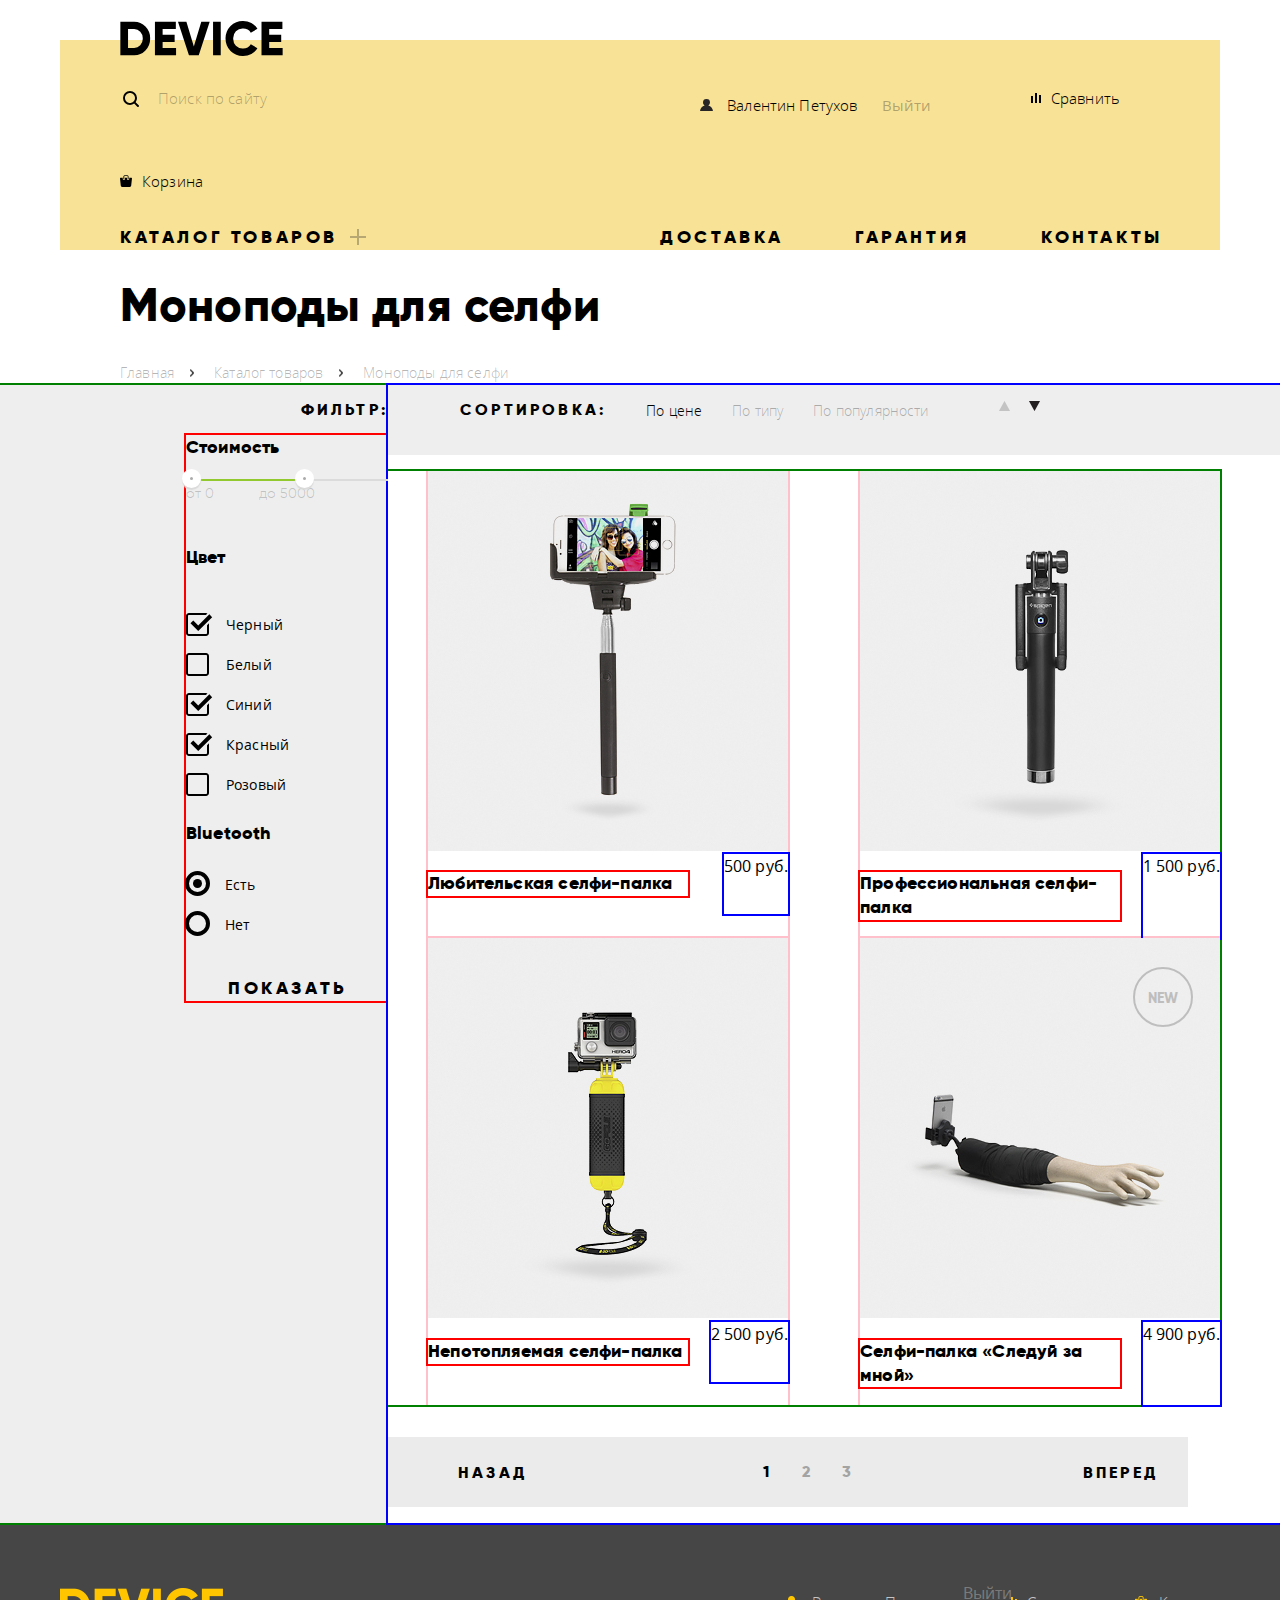
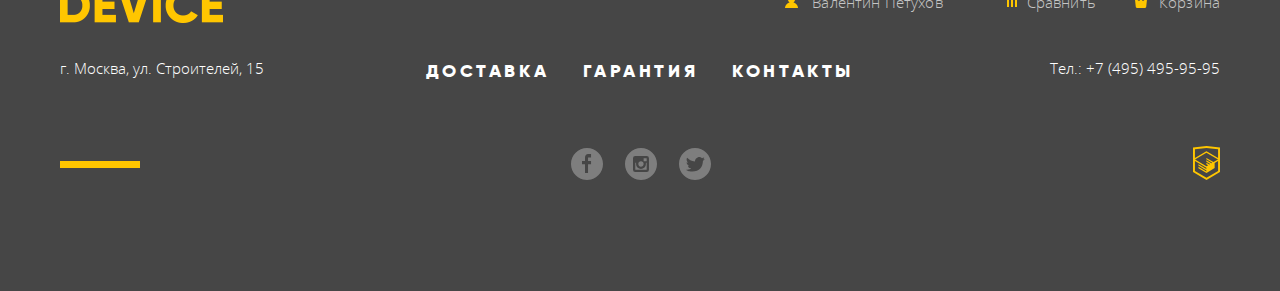
==== catalog.html @ 9637253f "Добавляет стили" ====
<!DOCTYPE html>
<html lang="ru">
    <head>
        <meta charset="utf-8">
        <title>HTML Academy: Девайс</title>
        <link rel="stylesheet" href="css/normalize.css">
        <link rel="stylesheet" href="css/style.css">
    </head>
    <body>
        <header class="header container">
            <a class="header-logo" href="index.html">
                <img src="img/logo.svg" width="163" height="35" alt="Логотип интернет-магазина Device">
            </a>
            <nav class="header-menu">
                <ul class="header-user-list">
                    <li class="header-user-item link-search">
                        <form class="header-search" action="https://echo.htmlacademy.ru" method="post">
                            <label class="header-search-label" for="search"><span class="visually-hidden">Поиск</span></label>
                            <input class="header-search-input" type="search" name="search" id="search" placeholder="Поиск по сайту">
                            <button class="header-search-btn" type="submit">Найти</button>
                        </form>
                    </li>
                    <li class="header-user-item link-user">
                        <a class="header-user-item-user" href="#">Валентин Петухов</a>
                        <button class="header-user-item-button" type="submit">Выйти</button>
                    </li>
                    <li class="header-user-item link-compare">
                        <a class="header-user-item-compare" href="#">Сравнить</a>
                    </li>
                    <li class="header-user-item link-cart">
                        <a class="header-user-item-cart" href="#">Корзина</a>
                    </li>
                </ul>

                <ul class="header-menu-list">
                    <li class="header-menu-item">
                        <a class="header-menu-catalog-link" href="#">Каталог товаров</a>
                        <ul class="header-submenu">
                            <li class="first-column">
                                <ul class="header-submenu-list">
                                    <li class="header-submenu-item">
                                        <a href="#">Виртуальная реальность</a>
                                    </li>
                                    <li class="header-submenu-item">
                                        <a href="catalog.html">Моноподы для селфи</a>
                                    </li>
                                    <li class="header-submenu-item">
                                        <a href="#">Экшн-камеры</a>
                                    </li>
                                </ul>
                            </li>
                            <li class="second-column">
                                <ul class="header-submenu-list">
                                    <li class="header-submenu-item">
                                        <a href="#">Фитнес-браслеты</a>
                                    </li>
                                    <li class="header-submenu-item">
                                        <a href="#">Умные часы</a>
                                    </li>
                                </ul>
                            </li>
                            <li class="third-column">
                                <ul class="header-submenu-list">
                                    <li class="header-submenu-item">
                                        <a href="#">Квадрокоптеры</a>
                                    </li>
                                </ul>
                            </li>
                        </ul>
                    </li>
                    <li class="header-menu-item">
                        <a class="header-menu-delivery-link" href="#">Доставка</a>
                    </li>
                    <li class="header-menu-item">
                        <a class="header-menu-warranty-link" href="#">Гарантия</a>
                    </li>
                    <li class="header-menu-item header-menu-contacts">
                        <a class="header-menu-contacts-link" href="#">Контакты</a>
                    </li>
                </ul>
            </nav>
        </header>

        <main>
            <div class="catalog-headline container">
                <h1 class="headline">Моноподы для селфи</h1>
                <ul class="breadcrumbs-list">
                    <li class="breadcrumbs-item">
                        <a href="index.html">Главная</a>
                    </li>
                    <li class="breadcrumbs-item">
                        <a href="#">Каталог товаров</a>
                    </li>
                    <li class="breadcrumbs-item">
                        <a>Моноподы для селфи</a>
                    </li>
                </ul>
            </div>
            <div class="catalog-main-wrapper">
                <section class="filter-flex">
                    <h2 class="filter-sort filter-sign">Фильтр:</h2>
                    <form class="filter-form" action="https://echo.htmlacademy.ru" method="post">
                        <fieldset class="filter-form-fieldset filter-item-price">
                            <legend>Стоимость</legend>
                            <div class="filter-range">
                                <div class="filter-range-controls">
                                    <div class="filter-range-scale">
                                        <div class="filter-range-bar"></div>
                                    </div>
                                <div class="filter-range-toggle filter-range-toggle-min"></div>
                                <div class="filter-range-toggle filter-range-toggle-max"></div>
                                </div>
                                <div class="filter-range-price">
                                    <label class="filter-range-label filter-range-label-min">от
                                        <input class="filter-range-input" type="text" name="min-price" value="0">
                                    </label>
                                    <label class="filter-range-label filter-range-label-max">до
                                        <input class="filter-range-input" type="text" name="max-price" value="5000">
                                    </label>
                                </div>
                            </div>
                        </fieldset>
                        <fieldset class="filter-form-fieldset">
                            <legend class="filter-form-legend">Цвет</legend>
                                <ul class="filter-form-checkbox-list">
                                    <li class="filter-form-checkbox-item">
                                        <input class="filter-form-checkbox visually-hidden" type="checkbox" name="color" id="black" value="black" checked>
                                        <label class="filter-form-label" for="black">Черный</label>
                                    </li>
                                    <li class="filter-form-checkbox-item">
                                        <input class="filter-form-checkbox visually-hidden" type="checkbox" name="color" id="white" value="white">
                                        <label class="filter-form-label" for="white">Белый</label>
                                    </li>
                                    <li class="filter-form-checkbox-item">
                                        <input class="filter-form-checkbox visually-hidden" type="checkbox" name="color" id="blue" value="blue" checked>
                                        <label class="filter-form-label" for="blue">Синий</label>
                                    </li>
                                    <li class="filter-form-checkbox-item">
                                        <input class="filter-form-checkbox visually-hidden" type="checkbox" name="color" id="red" value="red" checked>
                                        <label class="filter-form-label" for="red">Красный</label>
                                    </li>
                                    <li class="filter-form-checkbox-item">
                                        <input class="filter-form-checkbox visually-hidden" type="checkbox" name="color" id="pink" value="pink">
                                        <label class="filter-form-label" for="pink">Розовый</label>
                                    </li>
                                </ul>
                        </fieldset>
                        <fieldset class="filter-form-fieldset">
                            <legend class="filter-form-legend">Bluetooth</legend>
                                <ul class="filter-form-radio-list">
                                    <li class="filter-form-radio-item">
                                        <input class="filter-form-radio visually-hidden" type="radio" name="bluetooth" id="yes" value="yes" checked>
                                        <label class="filter-form-radio-label" for="yes">Есть</label>
                                    </li>
                                    <li class="filter-form-radio-item">
                                        <input class="filter-form-radio visually-hidden" type="radio" name="bluetooth" id="no" value="no">
                                        <label class="filter-form-radio-label" for="no">Нет</label>
                                    </li>
                                </ul>
                        </fieldset>
                        <button class="btn" type="submit">Показать</button>
                    </form>
                </section>
                <section class="catalog-flex">
                    <div class="sort-header">
                        <h2 class="filter-sort sort-sign">Сортировка:</h2>
                        <ul class="sort-type-list">
                            <li class="sort-type-item">
                                <a class="sort-type-link--active" href="#">По цене</a>
                            </li>
                            <li class="sort-type-item">
                                <a class="sort-type-link" href="#">По типу</a>
                            </li>
                            <li class="sort-type-item">
                                <a class="sort-type-link" href="#">По популярности</a>
                            </li>
                        </ul>
                    
                        <ul class="sort-direction-list">
                            <li class="sort-direction-item">
                                <a class="sort-direction-link--active" href="#">
                                    <span class="visually-hidden">По возрастанию</span>
                                </a>
                            </li>
                            <li class="sort-direction-item">
                                <a class="sort-direction-link" href="#">
                                    <span class="visually-hidden">По убыванию</span>
                                </a>
                            </li>
                        </ul>
                    </div>
                    <div class= catalog-wrapper>
                        <h2 class="visually-hidden">Товары магазина</h2>
                        <ul class="catalog-list">
                            <li class="catalog-item">
                                <article class="catalog-item-desc">
                                    <img src="img/amateur-selfie-stick.jpg" width="360" height="380" alt="Любительская селфи-палка">
                                    <div class="catalog-item-info">
                                        <a href="#"><h3 class="catalog-item-desc-title">Любительская селфи-палка</h3></a>
                                        <span class="catalog-item-desc-price">500 руб.</span>
                                    </div>
                                    <div class="catalog-item-hover">
                                        <a class="btn" href="#">В корзину</a>
                                        <a class="catalog-item-add" href="#">Добавить к сравнению</a>
                                    </div>
                                </article>
                            </li>
                            <li class="catalog-item">
                                <article class="catalog-item-desc">
                                    <img src="img/professional-selfie-stick.jpg" width="360" height="380" alt="Профессиональная селфи-палка">
                                    <div class="catalog-item-info">
                                        <a href="#"><h3 class="catalog-item-desc-title">Профессиональная селфи-палка</h3></a>
                                        <span class="catalog-item-desc-price">1 500 руб.</span>
                                    </div>
                                    <div class="catalog-item-hover">
                                        <a class="btn" href="#">В корзину</a>
                                        <a class="catalog-item-add" href="#">Добавить к сравнению</a>
                                    </div>
                                </article>
                            </li>
                            <li class="catalog-item">
                                <article class="catalog-item-desc">
                                    <img src="img/unsinkable-selfie-stick.jpg" width="360" height="380" alt="Непотопляемая селфи-палка">
                                    <div class="catalog-item-info">
                                        <a href="#"><h3 class="catalog-item-desc-title">Непотопляемая селфи-палка</h3></a>
                                        <span class="catalog-item-desc-price">2 500 руб.</span>
                                    </div>
                                    <div class="catalog-item-hover">
                                        <a class="btn" href="#">В корзину</a>
                                        <a class="catalog-item-add" href="#">Добавить к сравнению</a>
                                    </div>
                                </article>
                            </li>
                            <li class="catalog-item">
                                <article class="catalog-item-desc">
                                    <img src="img/followme-selfie-stick.jpg" width="360" height="380" alt="Селфи-палка &laquo;Следуй за мной&raquo;">
                                    <span class="catalog-item-new">NEW</span>
                                    <div class="catalog-item-info">
                                        <a href="#"><h3 class="catalog-item-desc-title">Селфи-палка &laquo;Следуй за мной&raquo;</h3></a>
                                        <span class="catalog-item-desc-price">4 900 руб.</span>
                                    </div>
                                    <div class="catalog-item-hover">
                                        <a class="btn" href="#">В корзину</a>
                                        <a class="catalog-item-add" href="#">Добавить к сравнению</a>
                                    </div>
                                </article>
                            </li>
                        </ul>
                    </div>

                    <ul class="pagination-list">
                        <li>
                          <a class="pagination-list-control pagination-list-control-prev" href="#">Назад</a>
                        </li>
                        <li class="pagination__list-wrap">
                          <ul class="pagination-page-list">
                            <li class="pagination-page-item  pagination-page-item-active">
                              <a href="#">1</a>
                            </li>
                            <li class="pagination-page-item">
                              <a href="#">2</a>
                            </li>
                            <li class="pagination-page-item">
                              <a href="#">3</a>
                            </li>
                          </ul>
                        </li>
                        <li>
                          <a class="pagination-list-control pagination-control-next" href="#">Вперед</a>
                        </li>
                      </ul>
                    </section>
            </div>
        </main>
        
        <footer class="footer">
            <div class="footer-center container">
                <div class="footer-first-line">
                    <a class="footer-logo" href="index.html">
                        <img src="img/logo-yellow.png" width="163" height="35" alt="Логотип интернет-магазина Device">
                    </a>
                    <ul class="footer-user-list">
                        <li class="footer-user-item">
                            <a class="footer-user-item-user" href="#">Валентин Петухов</a>
                        </li>
                        <li class="footer-user-item">
                            <button class="footer-user-item-button" type="submit">Выйти</button>
                        </li>
                        <li class="footer-user-item">
                            <a class="footer-user-item-compare footer-compare" href="#">Сравнить</a>
                        </li>
                        <li class="footer-user-item">
                            <a class="footer-user-item-cart" href="#">Корзина</a>
                        </li>
                    </ul>
                </div>
                <div class="footer-second-line">
                    <p class="footer-address">г. Москва, ул. Строителей, 15</p>
                    <ul class="footer-services-list footer-services-link">
                        <li class="footer-services-item">
                            <a href="#">Доставка</a>
                        </li>
                        <li class="footer-services-item footer-services-link">
                            <a href="#">Гарантия</a>
                        </li>
                        <li class="footer-services-item">
                            <a href="#">Контакты</a>
                        </li>
                    </ul>
                    <a class="footer-phone" href="tel:+74954959595">Тел.: +7 (495) 495-95-95</a>
                </div>
                <div class="footer-third-line">
                    <ul class="footer-socials-list">
                        <li class="footer-socials-item">
                            <a class="footer-socials-item-fb" href="#" aria-label="Facebook"></a>
                        </li>
                        <li class="footer-socials-item">
                            <a class="footer-socials-item-insta" href="#" aria-label="Instagram"></a>
                        </li>
                        <li class="footer-socials-item">
                            <a class="footer-socials-item-twitter" href="#" aria-label="Twitter"></a>
                        </li>
                    </ul>
                    <a class="footer-academy-logo" href="https://htmlacademy.ru/intensive/htmlcss" aria-label="Ссылка на сайт HTML Academy"></a>
                </div>
            </div>
        </footer>
    </body>
</html>
---- css/style.css ----
@font-face {
  font-family: "Gilroy";
  font-weight: 800;
  font-style: normal;
  src: url("../fonts/gilroyextrabold.woff2") format("woff2"),
       url("../fonts/gilroyextrabold.woff") format("woff");
}

@font-face {
  font-family: "Gilroy";
  font-weight: 300;
  font-style: normal;
  src: url("../fonts/gilroylight.woff2") format("woff2"),
       url("../fonts/gilroylight.woff") format("woff");
}

@font-face {
  font-family: "OpenSans";
  font-weight: 400;
  font-style: normal;
  src: url("../fonts/opensans.woff2") format("woff2"),
       url("../fonts/opensans.woff") format("woff");
}

@font-face {
  font-family: "OpenSans";
  font-weight: 300;
  font-style: normal;
  src: url("../fonts/opensanslight.woff2") format("woff2"),
       url("../fonts/opensanslight.woff") format("woff");
}

body {
  margin: 0;
  padding: 0;

  font-family: "OpenSans", "Arial", sans-serif;
  font-weight: 400;
  font-size: 16px;
  letter-spacing: 0.15px;

  background-color: white;
}

a {
  text-decoration: none;
  color: rgba(0, 0, 0, 1);
}

img {
  max-width: 100%;
  height: auto;
}

.visually-hidden {
  position: absolute;

  width: 1px;
  height: 1px;
  margin: -1px;
  padding: 0;

  border: 0;
  clip: rect(0 0 0 0);
  overflow: hidden;
}

.container {
  width: 1160px;
  margin: 0 auto;
}

.btn {
  position: relative;

  display: inline-block;

  text-align: center;
  vertical-align: center;

  font-family: "Gilroy", "Arial", sans-serif;
  font-weight: 800;
  font-size: 18px;
  line-height: 24px;
  text-transform: uppercase;
  letter-spacing: 3.6px;

  color: #000000;
}

.btn::before {
  content: "";
  position: absolute;
  left: 0px;
  top: 50%;
  transform: translateY(-50%);

  width: 100%;
  height: 8px;

  background-color: #f0c52e;
  z-index: -2;
}

.btn:hover::before {
  top: 10px;
  height: 40px;

  transition: all 0.3s linear;
}

.btn:active {
  color: rgba(0, 0, 0, 0.3);
}

.header {
  position: relative;

  width: 1040px;
  min-height: 186px;
  margin-top: 40px;
  padding: 0 60px 0 60px;

  color: #000000;
  background-color: #f7e296;
}

.header-logo {
  position: absolute;
  top: -19px;
  left: 60px;
}

.header-logo:hover {
  opacity: 0.6;
}

.header-logo:active {
  opacity: 0.3;
}

.header-user-list {
  display: flex;
  flex-wrap: wrap;
  justify-content: space-between;

  margin: 0;
  padding: 0;
}

.header-user-item {
  margin-top: 33px;

  font-family: "OpenSans", "Arial", sans-serif;
  font-size: 15px;
  font-weight: 300;
  line-height: 2;
  letter-spacing: 0.15px;
  color: #000000;

  list-style: none;
}

.header-search {
  display: flex;
  flex-wrap: wrap;
  align-items: flex-end;

  width: 540px;
}

.header-search-input {
  position: relative;

  width: 317px;
  height: 50px;
  margin-left: 38px;
  padding: 0;

  text-align: left;
  font-size: 15px;
  font-weight: 300;
  line-height: 30px;
  letter-spacing: 0.15px;

  border: none;
  color: #000000;
  outline: none;
  background-color: transparent;

  cursor: pointer;
}

.header-search-label {
  position: absolute;
  left: 63px;
  top: 51px;

  width: 18px;
  height: 18px;

  background-image: url("../img/search.svg");
  background-repeat: no-repeat;

  cursor: pointer;
}

.header-search-input::placeholder {
  color: rgba(0, 0, 0, 0.3);
  font-size: 15px;
  font-weight: 300;
  line-height: 30px;
  letter-spacing: 0.15px;
}

.header-search-input::-webkit-input-placeholder {
  color: rgba(0, 0, 0, 0.3);
  font-size: 15px;
  font-weight: 300;
  line-height: 30px;
}

.header-search-input::-moz-placeholder {
  color: rgba(0, 0, 0, 0.3);
  font-size: 15px;
  font-weight: 300;
  line-height: 30px;
}

.header-search-input:-moz-placeholder {
  color: rgba(0, 0, 0, 0.3);
  font-size: 15px;
  font-weight: 300;
  line-height: 30px;
}

.header-search-input:-ms-input-placeholder {
  color: rgba(0, 0, 0, 0.3);
  font-size: 15px;
  font-weight: 300;
  line-height: 30px;
}

.header-search-input:hover::placeholder {
  color: rgba(0, 0, 0, 0.6);
  font-size: 15px;
  font-weight: 300;
  line-height: 30px;
}

.header-search-input:hover::-webkit-input-placeholder {
  color: rgba(0, 0, 0, 0.6);
  font-size: 15px;
  font-weight: 300;
  line-height: 30px;
}

.header-search-input:hover::-moz-placeholder {
  color: rgba(0, 0, 0, 0.6);
  font-size: 15px;
  font-weight: 300;
  line-height: 30px;
}

.header-search-input:hover:-moz-placeholder {
  color: rgba(0, 0, 0, 0.6);
  font-size: 15px;
  font-weight: 300;
  line-height: 30px;
}

.header-search-input:hover:-ms-input-placeholder {
  color: rgba(0, 0, 0, 0.6);
  font-size: 15px;
  font-weight: 300;
  line-height: 30px;
}

.header-search-input:focus {
  color: rgba(0, 0, 0, 1);
}

.header-search-input:focus::placeholder {
  font-size: 0px;
}

.header-search-input:focus::-webkit-input-placeholder {
  font-size: 0px;
}

.header-search-input:focus::-moz-placeholder {
  font-size: 0px;
}

.header-search-input:hover:-moz-placeholder {
  font-size: 0px;
}

.header-search-input:hover:-ms-input-placeholder {
  font-size: 0px;
}

.header-search-label::before {
  content: "";
  position: absolute;
  top: 30px;
  left: 0px;

  display: none;
  width: 352px;
  height: 2px;

  background-color: #000000;
}

.header-search-input:focus ~ .header-search-label::before {
  display: block;
}

.header-search-btn {
  display: none;
  width: 85px;
  min-height: 49px;

  color: #000000;
  background-color: transparent;
  font-size: 15px;
  font-weight: 300;
  line-height: 2;
  letter-spacing: 0.15px;

  border: 2px solid #000000;
  cursor: pointer;
}

.header-search-input:focus ~ .header-search-btn {
  display: block;

  color: rgba(0, 0, 0, 1);
  background-color: transparent;
}

.header-search-input:focus ~ .header-search-btn:hover {
  display: block;

  color: rgba(255, 255, 255, 1);
  background-color: black;
}

.header-search-input ~ .header-search-btn:active {
  display: block;

  color: rgba(255, 255, 255, 0.3);
  background-color: #000000;
}

.link-enter {
  margin-top: 43px;
}

.header-user-item-enter {
  position: relative;

  padding-left: 27px;
  margin-right: 217px;
}

.header-user-item-enter::before {
  content: "";
  position: absolute;
  left: 0px;
  top: 50%;
  transform: translateY(-50%);

  width: 13px;
  height: 12px;

  background-image: url("../img/enter.svg");
  background-repeat: no-repeat;

  cursor: pointer;
}

.link-compare {
  margin-top: 43px;
}

.header-user-item-compare {
  position: relative;

  padding-left: 20px;
  margin-right: 40px;
}

.header-user-item-compare::before {
  content: "";
  position: absolute;
  left: 0px;
  top: 50%;
  transform: translateY(-50%);

  width: 10px;
  height: 10px;

  background-image: url("../img/compare.svg");
  background-repeat: no-repeat;

  cursor: pointer;
}

.link-cart {
  margin-top: 43px;
}

.header-user-item-cart {
  position: relative;
  padding-left: 22px;
}

.header-user-item-cart::before {
  content: "";
  position: absolute;
  left: 0px;
  top: 50%;
  transform: translateY(-50%);

  width: 12px;
  height: 12px;

  background-image: url("../img/cart.svg");
  background-repeat: no-repeat;

  cursor: pointer;
}

.header-user-list a{
  opacity: 1;
}

.header-user-list a:hover {
  opacity: 0.6;
}

.header-user-list a:active {
  opacity: 0.3;
}

.header-menu-list {
  display: flex;
  flex-wrap: wrap;
  justify-content: space-between;

  margin: 0;
  padding: 0;
  margin-top: 30px;

  font-family: "Gilroy", "Arial", sans-serif;
  font-weight: 800;
  font-size: 18px;
  line-height: 1.33;
  letter-spacing: 3.6px;
  text-transform: uppercase;
  color: #000000;

  list-style: none;
}

.header-menu-catalog {
  width: 540px;
}

.header-menu-delivery {
  width: 159px;
}

.header-menu-warranty {
  width: 222px;
}

.header-menu-contacts {
  width: 119px;
}

.header-menu-catalog-link {
  position: relative;

  margin: 0;
  padding: 0;

  padding-right: 28px;
  margin-right: 223px;
}

.header-menu-catalog-link::after {
  content: "";
  position: absolute;
  right: 0;
  top: 50%;
  transform: translateY(-50%);

  width: 16px;
  height: 16px;

  background-image: url("../img/plus.svg");
  background-repeat: no-repeat;
  opacity: 0.3;

  cursor: pointer;
}

.header-submenu {
  display: none;
}

.header-submenu::before {
  content: "";
  position: absolute;
  left: 60px;
  top: -35px;

  width: 250px;
  height: 40px;
}

.header-menu-catalog-link:hover ~ .header-submenu {
  position: absolute;
  left: 0px;

  display: flex;

  width: 1120px;
  min-height: 136px;
  margin-top: 27px;

  background-color: #f7e296;
  list-style: none;
  z-index: 5;
}

.header-submenu:hover {
  position: absolute;
  left: 0px;

  display: flex;

  width: 1120px;
  min-height: 136px;
  margin-top: 27px;

  background-color: #f7e296;
  list-style: none;
  z-index: 5;
}

.header-submenu-list {
  display: flex;
  flex-direction: column;
  flex-wrap: wrap;

  width: 200px;
  margin: 0px;
  padding: 0;

  font-family: "OpenSans", "Arial", sans-serif;
  font-size: 15px;
  font-weight: 300;
  letter-spacing: 0.15px;
  color: #000000;
  text-transform: none;

  list-style: none;
}

.first-column {
  width: 240px;
  margin-left: 20px;
}

.header-submenu-item {
  padding-bottom: 12px;
}

.header-menu-item a:hover,
.header-submenu-item a:hover {
  color: rgba(0, 0, 0, 0.6);
}

.header-menu-item a:active,
.header-submenu-item a:active {
  color: rgba(0, 0, 0, 0.3);
}

.slider {
  min-height: 500px;
}

.slider-list {
  position: relative;

  min-height: 505px;
  margin: 0;
  padding: 0;

  list-style: none;
}

.slider-item {
  display: none;
}

.slider-item::before {
  content: "";
  position: absolute;

  width: 100%;
  min-height: 113px;

  background-color: #f7e296;
  z-index: -5;
}

.promo-slider-left,
.promo-slider-right {
  width: 560px;
}

.promo-slider-left {
  display: flex;
  justify-content: center;
  align-items: center;

  margin-right: 40px;
}

.promo-slider-1 img {
  margin-top: 2px;
  margin-left: 4px;
}

.promo-slider-2 img {
  margin-top: 14px;
  margin-left: 17px;
}

.promo-slider-3 img {
  margin-top: -10px;
  margin-left: 28px;
}

.promo-slider-right {
  position: relative;
}

.slider-item-number {
  font-family: "Gilroy", "Arial", sans-serif;
  font-size: 179px;
  font-weight: 800;
  line-height: 179px;
  letter-spacing: 1.79;

  color: #ffffff;
}

.promo-slider-1 .slider-item-number {
  position: absolute;
  top: -13px;
  left: 330px;
}

.promo-slider-2 .slider-item-number {
  position: absolute;
  top: -13px;
  left: 305px;
}

.promo-slider-3 .slider-item-number {
  position: absolute;
  top: -13px;
  left: 302px;
}

.slider-item-promo {
  position: relative;
  margin: 0;
  margin-top: 2px;
  padding-top: 80px;
  padding-bottom: 0px;

  font-family: "Gilroy", "Arial", sans-serif;
  font-size: 47px;
  line-height: 1.19;
  letter-spacing: 0.47px;
  font-weight: 800;
}

.slider-item-promo::before {
  content:"";
  position: absolute;
  top: 37px;
  left: 0px;

  width: 100px;
  height: 7px;

  background-color: #ffffff;
}

.slider-item-desc {
  width: 485px;
  margin-top: 20px;

  font-family: "OpenSans", "Arial", sans-serif;
  font-weight: 300;
  font-size: 15px;
  line-height: 30px;
  color: #464646;
}

.promo-slider-2 .slider-item-desc,
.promo-slider-3 .slider-item-desc {
  width: 460px;
}

.promo-btn {
  width: 220px;
  margin-top: 35px;
}

.slider-item-table {
  margin: 0;
  padding: 0;
  margin-left: -2px;
  margin-top: 57px;
}

.slider-item-table-value td {
  width: 155px;
  padding-bottom: 3px;

  text-align: left;
  font-family: "Gilroy", "Arial", sans-serif;
  font-weight: 300;
  font-size: 36px;
  line-height: 1.33;
  letter-spacing: 0.36px;
}

.slider-item-table-value td:nth-child(2) {
  width: 135px;
}

.promo-slider-2 td {
  width: 170px;
}

.slider-item-table-desc th {
  
  text-align: left;
  font-family: "OpenSans", "Arial", sans-serif;
  font-weight: 300;
  font-size: 13px;
  line-height: 1.54;
  letter-spacing: 0.13px;

  color: #464646;
}

.header-slider-controls-list {
  position: absolute;
  right: 77px;
  bottom: 157px;

  display: flex;
  justify-content: space-between;
  width: 90px;

  list-style: none;
}

.header-slider-controls-list label {
  display: block;
  
  width: 24px;
  height: 24px;

  background-image: url(../img/slider-button.svg);
  background-repeat: no-repeat;
  transform: scale(0.5);

  cursor: pointer;
}


#product-1:checked ~ .slider-list #slide-1,
#product-2:checked ~ .slider-list #slide-2,
#product-3:checked ~ .slider-list #slide-3 {
  display: block;
}

#product-1:checked ~ .slider-list #slide-1,
#product-2:checked ~ .slider-list #slide-2,
#product-3:checked ~ .slider-list #slide-3 {
  display: flex;
  flex-wrap: wrap;
  justify-content: space-between;
}

#product-1:checked ~ .slider-list label[for="product-1"],
#product-2:checked ~ .slider-list label[for="product-2"],
#product-3:checked ~ .slider-list label[for="product-3"] {
  background-image: url(../img/slider-button-active.svg);
}

.category-list {
  display: flex;
  flex-direction: row;
  flex-wrap: wrap;
  justify-content: space-between;

  margin: 0;
  padding: 0;
  margin-top: 89px;

  list-style: none;
}

.category-item-pic {
  display: flex;
  flex-direction: column;
  flex-wrap: wrap;

  width: 160px;

  font-family: "Gilroy", "Arial", sans-serif;
  font-weight: 800;
  font-size: 18px;
  line-height: 24px;
  letter-spacing: 0.15px;
}

.category-img-box {
  display: flex;
  justify-content: center;
  align-items: center;

  width: 160px;
  height: 160px;

  background-color: rgba(240, 197, 46, 0.5);
}

.category-item-pic:hover .category-img-box {
  background-color: rgba(240, 197, 46, 1);
}

.category-item-pic:active img,
.category-item-pic:active .category-item-title {
  opacity: 0.3
}

.category-item-title {
  width: 160px;
  padding-top: 15px;

  font-size: 18px;
  font-weight: 800;
  line-height: 1.33;
  letter-spacing: 0.18px;
}

.category-img-reality {
  padding-bottom: 2px;
}

.category-img-monopod {
  padding-top: 38px;
  padding-left: 3px;
}

.category-img-camera {
  padding-left: 10px;
  padding-top: 2px;
}

.category-img-tracker {
  padding-left: 3px;
  padding-top: 4px;
}

.category-img-watch {
  padding-left: 7px;
  padding-top: 2px;
}

.category-img-quadcopter {
  padding-right: 2px;
  padding-top: 7px;
}

.services {
  position: relative;

  min-height: 390px;
  margin-top: 62px;
}

.gradient {
  background-image: linear-gradient(to bottom, rgba(255, 255, 255, 0) 26%, rgba(229, 229, 229) 26%, rgba(229, 229, 229) 100%);
  z-index: 0;
}

.services-wrap {
  display: flex;
}

.services-slider-list {
  margin: 0;
  padding:0;

  list-style: none;
}

.services-slider-item {
  position: relative;

  margin: 0;
  padding: 0;

  width: 460px;
}

.services-slider-controls-list {
  position: relative;
  
  width: 280px;
  margin: 0;
  padding:0;

  padding-top: 80px;

  list-style: none;
}

.services-slider-controls-label {
  position: relative;

  display: block;
  width: 160px;
  margin: 0;
  padding: 0;
  margin-bottom: 22px;
  padding-top: 10px;
  padding-bottom: 10px;
  /*padding-left: 3px;*/

  font-weight: 800;
  font-size: 18px;
  line-height: 1.33;
  letter-spacing: 3.6px;
  font-family: "Gilroy", "Arial", sans-serif;
  text-align: center;
  color: #000000;
  text-transform: uppercase;
  
  cursor: pointer;
}

.services-slider-controls-label::before {
  content: "";
  position: absolute;
  top: 50%;
  left: 0;
  transform: translateY(-50%);
  z-index: -1;

  width: 160px;
  height: 8px;

  background-color: #f0c52e;
}

.services-slider-controls-label:hover::before {
  top: 50%;

  height: 40px;

  transition: all 0.3s linear;
}

.services-slider-controls-label::after {
  content: "";
  position: absolute;
  top: -78px;
  left: 277px;
  z-index: -1;

  width: 7px;
  height: 190px;

  background-color: #000000;
}

.service-item-title {
  padding-top: 29px;
  padding-left: 122px;

  margin-bottom: 31px;
  
  font-family: "Gilroy", "Arial", sans-serif;
  font-size: 47px;
  font-weight: 800;
  line-height: 1.02;
  letter-spacing: 0.47px;
  text-align: left;
  color: #000000;
}

.service-item-desc {
  width: 460px;

  padding-left: 120px;

  font-family: "OpenSans", "Arial", sans-serif;
  font-size: 15px;
  font-weight: 300;
  line-height: 2;
  letter-spacing: 0.15px;
  text-align: left;
  color: #464646;
}

.services-slider-credit p {
  width: 435px;
}

.services-slider-delivery::before {
  content: "";
  position: absolute;
  top: 40px;
  left: 678px;

  width: 136px;
  height: 164px;

  background-image: url("../img/delivery.svg");
  background-repeat: no-repeat;
}

.services-slider-warranty::before {
  content: "";
  position: absolute;
  top: 17px;
  left: 662px;

  width: 171px;
  height: 194px;

  background-image: url("../img/warranty.svg");
  background-repeat: no-repeat;
}

.services-slider-credit::before {
  content: "";
  position: absolute;
  top: 16px;
  left: 655px;

  width: 156px;
  height: 186px;

  background-image: url("../img/credit.svg");
  background-repeat: no-repeat;
  z-index: 5;
}

.services-slider[id="services-control-1"]:checked ~ .services-slider-controls-list label[for="services-control-1"],
.services-slider[id="services-control-2"]:checked ~ .services-slider-controls-list label[for="services-control-2"],
.services-slider[id="services-control-3"]:checked ~ .services-slider-controls-list label[for="services-control-3"] {
  color: #f7e184;
}

.services-slider[id="services-control-1"]:checked ~ .services-slider-controls-list label[for="services-control-1"]::before {
  top: 50%;
  z-index: -1;

  width: 280px;
  height: 40px;
  margin: 0;

  color: #f7e184;

  background-color: #000000;
}

.services-slider[id="services-control-2"]:checked ~ .services-slider-controls-list label[for="services-control-2"]::before {
  top: 50%;
  z-index: -1;

  width: 280px;
  height: 40px;
  margin: 0;

  color: #f7e184;

  background-color: #000000;
}

.services-slider[id="services-control-3"]:checked ~ .services-slider-controls-list label[for="services-control-3"]::before {
  top: 50%;
  z-index: -1;

  width: 280px;
  height: 40px;
  margin: 0;

  color: #f7e184;

  background-color: #000000;
}

.services-slider[id="services-control-1"]:checked ~ .services-slider-controls-list label[for="services-control-1"]::before,
.services-slider[id="services-control-2"]:checked ~ .services-slider-controls-list label[for="services-control-2"]::before,
.services-slider[id="services-control-3"]:checked ~ .services-slider-controls-list label[for="services-control-3"]::before {
  display: block;
}

.services-slider[id="services-control-1"]:checked ~ .services-slider-list > .services-slider-warranty,
.services-slider[id="services-control-1"]:checked ~ .services-slider-list > .services-slider-credit,
.services-slider[id="services-control-2"]:checked ~ .services-slider-list > .services-slider-delivery,
.services-slider[id="services-control-2"]:checked ~ .services-slider-list > .services-slider-credit,
.services-slider[id="services-control-3"]:checked ~ .services-slider-list > .services-slider-delivery,
.services-slider[id="services-control-3"]:checked ~ .services-slider-list > .services-slider-warranty {
  display: none;
}

.brands {
  margin-top: 85px;
}

.brands-list {
  display: flex;
  flex-direction: row;
  justify-content: space-between;

  margin: 0;
  padding: 0;

  list-style: none;
}

.brands-item {
  display: flex;
  flex-direction: column;
  justify-content: center;
  width: 260px;
  height: 120px;
}

.brands-link {
  width: 260px;
  height: 100px;

  opacity: 1;
}

.brands-link-dji {
  background-image: url("../img/dji.jpg");
}

.brands-link-dji:hover {
  background-image: url("../img/dji-active.jpg");
}

.brands-link-spgadgets {
  background-image: url("../img/spgadgets.jpg");
}

.brands-link-spgadgets:hover {
  background-image: url("../img/spgadgets-active.jpg");
}

.brands-link-gopro {
  background-image: url("../img/gopro.jpg");
}

.brands-link-gopro:hover {
  background-image: url("../img/gopro-active.jpg");
}

.brands-link-vive {
  background-image: url("../img/vive.jpg");
}

.brands-link-vive:hover {
  background-image: url("../img/vive-active.jpg");
}

.about-contacts {
  display: flex;
  flex-direction: row;
  justify-content: space-between;
  min-height: 657px;
}

.about,
.contacts {
  display: flex;
  flex-direction: column;
  align-items: flex-start;
  padding-bottom: 90px;
}

.about-title {
  position: relative;

  padding-top: 95px;

  font-family: "Gilroy", "Arial", sans-serif;
  font-weight: 800;
  font-size: 47px;
  line-height: 48px;
  letter-spacing: 0.15px;
}

.about-title::before {
  content: "";
  position: absolute;
  top: 45px;
  left: 0px;

  width: 80px;
  height: 7px;

  background-color: #000000;
}

.about-info,
.contacts-p {
  padding: 0;
  margin: 0;
  padding-top: 5px;

  font-weight: 300;
  font-size: 15px;
  line-height: 30px;
  letter-spacing: normal;
  color: #464646;
}

.about-info {
  width: 460px;
}

.about p {
  padding-bottom: 25px;
}

.about p:last-of-type {
  width: 485px;
}

.contacts-p {
  width: 520px;
  padding-bottom: 40px;
}

.about-delivery-list {
  margin: 0;
  padding: 0;
  padding-top: 42px;
  padding-bottom: 61px;

  list-style: none;
}

.about-delivery-item {
  position: relative;

  padding-left: 35px;

  font-family: "Gilroy", "Arial", sans-serif;
  font-weight: 800;
  font-size: 16px;
  line-height: 40px;
  color: #000000;
}

.about-delivery-item::before {
  content: "";
  position: absolute;
  left: 0px;
  top: 50%;
  transform: translateY(-50%);

  width: 8px;
  height: 8px;

  background-image: url("../img/list-sign.png");
  background-repeat: no-repeat;
}

.about-btn {
  width: 260px;
}

.contacts img {
  padding-bottom: 76px;
}

.footer {
  display: flex;
  flex-wrap: wrap;

  width: 100%;

  background-color: #464646;
}

.footer-center {
  display: flex;
  flex-wrap: wrap;
  flex-direction: column;
  
  padding-top: 45px;
  min-height: 323px;
}

.footer-first-line {
	display: flex;
  flex-direction: row;
  flex-wrap: wrap;
	justify-content: space-between;
}

.footer-logo img{
  padding-top: 20px;
}

.footer-logo:hover {
  opacity: 0.6;
}

.footer-logo:active {
  opacity: 0.3;
}

.footer-user-list {
  display: flex;
  flex-wrap: wrap;

  list-style: none;
}

.footer-user-item a {
  font-family: "OpenSans", "Arial", sans-serif;
  font-size: 15px;
  font-weight: 300;
  line-height: 2.4;
  letter-spacing: 0.15px;
  
  color: rgba(255, 255, 255, 0.7);
}

.footer-user-item a:hover {
  color: rgba(255, 255, 255, 1);
}

.footer-user-item a:active {
  color: rgba(255, 255, 255, 0.3);
}

.footer-user-item-cart {
  position: relative;
  
  padding-left: 24px;
}

.footer-user-item-cart::before {
  content: "";
  position: absolute;
  left: 0;
  top: 50%;
  transform: translateY(-50%);

  width: 12px;
  height: 12px;

  background-image: url("../img/cart-yellow.png");
  background-repeat: no-repeat;

  cursor: pointer;
}

.footer-user-item-compare {
  position: relative;

  padding-left: 20px;
  margin-right: 39px;
}

.footer-user-item-compare::before {
  content: "";
  position: absolute;
  left: 0;
  top: 50%;
  transform: translateY(-50%);

  width: 10px;
  height: 10px;

  background-image: url("../img/compare-yellow.png");
  background-repeat: no-repeat;

  cursor: pointer;
}

.footer-user-item-login {
  position: relative;

  padding-left: 27px;
  margin-right: 43px;
}

.footer-user-item-login::before {
  content: "";
  position: absolute;
  left: 0;
  top: 50%;
  transform: translateY(-50%);

  width: 13px;
  height: 12px;

  background-image: url("../img/enter-yellow.png");
  background-repeat: no-repeat;

  cursor: pointer;
}

.footer-second-line {
  display: flex;
  flex-wrap: wrap;
  justify-content: space-between;
}

.footer-address,
.footer-phone {
  font-family: "OpenSans", "Arial", sans-serif;
  font-size: 15px;
  font-weight: 300;
  line-height: 2;
  letter-spacing: normal;
  color: #ffffff;
}

.footer-address {
  position: relative;

  padding-top: 2px;
}

.footer-address::before {
  content: "";
  position: absolute;
  left: 0px;
  top: 110px;

  width: 80px;
  height: 7px;

  background-color: #ffc600;
}

.footer-phone {
  position: relative;

  padding-top: 17px;
}

.footer-phone:hover,
.footer-phone:active {
  color: #ffffff;
  opacity: 1;
}

.footer-academy-logo {
  width: 27px;
  height: 35px;
}

.footer-academy-logo::before {
  content: "";
  position: absolute;
  right: 0px;
  bottom: 15px;

  width: 27px;
  height: 35px;

  background-image: url("../img/logo-html.svg");
  background-repeat: no-repeat;
}

.footer-academy-logo:hover::before {
  opacity: 0.6;
}

.footer-academy-logo:active::before {
  opacity: 0.3;
}

.footer-services-list {
  display: flex;
  flex-wrap: wrap;
  justify-content: flex-start;

  width: 440px;
  padding-top: 6px;
  margin-left: -63px;

  font-family: "Gilroy", "Arial", sans-serif;
  font-weight: 800;
  font-size: 18px;
  line-height: 1.33;
  text-transform: uppercase;
  letter-spacing: 3.6px;
  
  list-style: none;
}

.footer-services-item {
  margin-right: 34px;
}

.footer-services-list .footer-services-item:last-child {
  margin-right: 0;
}

.footer-services-item a {
  color: rgba(255, 255, 255, 1)
}

.footer-services-item a:hover {
  color: rgba(255, 255, 255, 0.6)
}

.footer-services-item a:active {
  color: rgba(255, 255, 255, 0.3)
}

.footer-third-line {
  position: relative;
  
  display: flex;
  flex-wrap: wrap;
  justify-content: center;
}

.footer-socials-list {
  display: flex;
  flex-wrap: wrap;
  justify-content: space-between;

  width: 140px;
  padding-top: 30px;
  margin-left: -12px;

  list-style: none;
}


.footer-socials-item {
  position: relative;

  width: 32px;
  height: 32px;
}

.footer-socials-item-fb::before {
  content: "";
  position: absolute;
  left: 0px;
  top: 50%;
  transform: translateY(-50%);

  width: 32px;
  height: 32px;

  background-image: url("../img/facebook.svg");
  opacity: 0.3;
}

.footer-socials-item-insta::before {
  content: "";
  position: absolute;
  left: 0px;
  top: 50%;
  transform: translateY(-50%);

  width: 32px;
  height: 32px;

  background-image: url("../img/instagram.svg");
  opacity: 0.3;
}

.footer-socials-item-twitter::before {
  content: "";
  position: absolute;
  left: 0px;
  top: 50%;
  transform: translateY(-50%);

  width: 32px;
  height: 32px;
  background-image: url("../img/twitter.svg");
  opacity: 0.3;
}

.footer-socials-item-fb:hover::before,
.footer-socials-item-insta:hover::before,
.footer-socials-item-twitter:hover::before {
  opacity: 0.6;
}

.footer-socials-item-fb:active::before,
.footer-socials-item-insta:active::before,
.footer-socials-item-twitter:active::before  {
  opacity: 0.1;
}


.popup {
  position: fixed;
  top: 50%;
  left: 50%;
  transform: translate(-50%, -50%);

  box-shadow: 0 10px 20px rgba(4, 6, 6, 0.2);
}

.message {
  display: none;
  width: 760px;
  min-height: 386px;

  padding-left: 100px;
  padding-right: 100px;
  padding-top: 95px;
  padding-bottom: 76px;

  background-color: white;
}

.popup-form {
  display: flex;
  flex-wrap: wrap;
}

.popup-form-field {
  display: flex;
  flex-wrap: wrap;
  flex-direction: column;

  margin: 0;
}

.popup-form-field:first-child {
  padding-right: 40px;
}

.popup-form-label {
  margin: 0;
  padding-bottom: 6px;

  font-family: "Gilroy", "Arial", sans-serif;
  font-size: 18px;
  font-weight: 800;
  line-height: 1.33;
  letter-spacing: normal;
  color: #000000;
}

.popup-form-input {
  width: 360px;
  height: 50px;

  font-weight: 400;
  font-size: 14px;
  line-height: 18px;
  font-family: "Open Sans", "Arial", sans-serif;
  color: #464646;

  background-color: rgba(230, 230, 230, 0.5);
  border: none;
}

.popup-form-input:hover {
  background-color: rgba(230, 230, 230, 0.8);
}

.popup-form-input:focus {
  width: 354px;
  height: 44px;
  background-color: #ffffff;
  border: 3px solid rgba(240, 197, 46, 0.5);
}

.popup-form-input:invalid {
  background-color: rgba(237, 181, 181, 1.0);
}

.message input::-webkit-input-placeholder {
  padding-left: 20px;
  color: rgba(70, 70, 70, 0.4);
}

.message input:-ms-input-placeholder {
  padding-left: 20px;
  color: rgba(70, 70, 70, 0.4);
}

.message input::-ms-input-placeholder {
  padding-left: 20px;
  color: rgba(70, 70, 70, 0.4);
}

.message input::placeholder {
  padding-left: 20px;
  color: rgba(70, 70, 70, 0.4);
}

.message input:focus::-webkit-input-placeholder {
  width: 354px;
  height: 44px;
  padding-left: 17px;
}

.message input:focus:-ms-input-placeholder {
  width: 354px;
  height: 44px;
  padding-left: 17px;
}

.message input:focus::-ms-input-placeholder {
  width: 354px;
  height: 44px;
  padding-left: 17px;
}

.message input:focus::placeholder {
  width: 354px;
  height: 44px;
  padding-left: 17px;
}

.popup-form p:nth-child(3) {
  padding-top: 33px;
}

.message textarea {
  width: 760px;
  height: 156px;
  
  font-size: 14px;
  line-height: 18px;
  color: #464646;

  background-color: rgba(230, 230, 230, 0.5);
  border: none;
}

.message textarea:hover {
  background-color: rgba(230, 230, 230, 0.8);
}

.message textarea:focus {
  width: 754px;
  height: 150px;
  background-color: #ffffff;
  border: 3px solid rgba(240, 197, 46, 0.5);
}

.message textarea::-webkit-input-placeholder {
  padding-top: 18px;
  padding-left: 20px;
  color: rgba(70, 70, 70, 0.4);
}

.message textarea:-ms-input-placeholder {
  padding-left: 20px;
  padding-top: 18px;
  color: rgba(70, 70, 70, 0.4);
}

.message textarea::-ms-input-placeholder {
  padding-left: 20px;
  padding-top: 18px;
  color: rgba(70, 70, 70, 0.4);
}

.message textarea::placeholder {
  padding-left: 20px;
  padding-top: 18px;
  color: rgba(70, 70, 70, 0.4);
}

.message textarea:focus::-webkit-input-placeholder {
  padding-left: 17px;
  padding-top: 15px;
}

.message textarea:focus:-ms-input-placeholder {
  padding-left: 17px;
  padding-top: 15px;
}

.message textarea:focus::-ms-input-placeholder {
  padding-left: 17px;
  padding-top: 15px;
}

.message textarea:focus::placeholder {
  padding-left: 17px;
  padding-top: 15px;
}

.message-btn {
  width: 200px;
  margin-top: 45px;

  background: none;
  border: none;

  cursor: pointer;
}

.btn-close {
  position: absolute;
  top: 22px;
  right: 22px;

  width: 55px;
  height: 55px;

  background-color: #f0c52e;
  border: none;
  border-radius: 50%;
  opacity: 0.5;

  cursor: pointer;
}

.btn-close::before {
  content: "";
  position: absolute;
  top: 50%;
  left: 50%;

  width: 2px;
  height: 30px;

  background-color: #ffffff;
  transform: translate(-50%, -50%) rotate(45deg);
}

.btn-close::after {
  content: "";
  position: absolute;
  top: 50%;
  left: 50%;

  width: 2px;
  height: 30px;

  background-color: #ffffff;
  transform: translate(-50%, -50%) rotate(135deg);
}

.btn-close:hover {
  opacity: 1;
}

.btn-close:active {
  opacity: 0.3;
}

.map {
  display: none;
  width: 960px;
  height: 560px;
}

.link-user {
  margin-top: 50px;
  margin-right: 65px;

  font-family: "OpenSans", "Arial", sans-serif;
  font-size: 15px;
  font-weight: 300;
  letter-spacing: 0.15px;
  color: #000000;
}

.header-user-item-user {
  position: relative;

  margin: 0;
  padding: 0;
  padding-left: 27px;
  margin-right: 20px;
}

.header-user-item-user::before {
  content: "";
  position: absolute;
  left: 0px;
  top: 50%;
  transform: translateY(-50%);

  width: 13px;
  height: 12px;

  background-image: url("../img/enter.svg");
  background-repeat: no-repeat;

  cursor: pointer;
}

.header-user-item-button {
  border: none;
  background-color: transparent;

  margin: 0;
  padding: 0;
  width: 44px;
  color: rgba(0, 0, 0, 0.3);

  cursor: pointer;
}

.catalog-headline {
  display: flex;
  flex-wrap: wrap;
	flex-direction: column;
}

.headline {
  margin-left: 60px;
  
  font-family: "Gilroy", "Arial", sans-serif;
	font-weight: 800;
	font-size: 47px;
	line-height: 48px;
	letter-spacing: 0,15px;
}

.breadcrumbs-list {
	display: flex;
	flex-direction: row;
	margin: 0;
  padding: 0;
  margin-left: 60px;
}

.breadcrumbs-item {
  position: relative;
  
  padding-right: 20px;
  margin-right: 20px;

  list-style: none;
}

.breadcrumbs-item::after {
  content: "";
  position: absolute;
  top: 50%;
  right: 0;
  transform: translateY(-50%);

  width: 4px;
  height: 7px;

  background-image: url("../img/arrow.png");
}

.breadcrumbs-item:last-child::after {
  display: none;
}

.breadcrumbs-item a {
  font-weight: 300;
	font-size: 14px;
	line-height: 24px;
  color: rgba(0, 0, 0, 0.3);
    
  cursor: pointer;
}

.breadcrumbs-item:last-child a:hover {
  color: rgba(0, 0, 0, 0.3);
}

.breadcrumbs-item:last-child a:active {
  color: rgba(0, 0, 0, 0.3);
}

.breadcrumbs-item a:hover {
	color: rgba(0, 0, 0, 0.6);
}

.breadcrumbs-item a:active {
  color: rgba(0, 0, 0, 0.1);
}

.catalog-main-wrapper {
  display: flex;
  width: 100%;
  margin: 0;
  padding: 0;
}

.filter-flex {
  display: flex;
  flex-direction: column;
  align-items: flex-end;

  width: calc(((100% - 1160px) / 2) + 328px);

  background-image: linear-gradient(#eeeeee, #eeeeee);

  outline: 2px solid green;
}

.filter-header {
  text-align: right;

  padding-right: 180px;

  width: 100%;
  min-height: 70px;


  background-image: linear-gradient(#dbdbdb, #dbdbdb);
}

.filter-sort {
  font-family: "Gilroy", "Arial", sans-serif;
  font-size: 16px;
  font-weight: 800;
  line-height: 1.5;
  letter-spacing: 3.2px;
  text-transform: uppercase;
  color: #000000;

}

.filter-form-checkbox-list {
  list-style: none;
}

.filter-form-label {
  position: relative;

  font-size: 14px;
  line-height: 40px;
  color: #000000;
  letter-spacing: 0.14px;

  cursor: pointer;
}

.filter-form-checkbox:disabled + .filter-form-label,
.filter-form-checkbox:checked:disabled + .filter-form-label {
  color: #a6a6a6;
}

.filter-form-checkbox:disabled + .filter-form-label::before,
.filter-form-checkbox:checked:disabled + .filter-form-label::before,
.filter-form-checkbox:checked:disabled + .filter-form-label::after {
  opacity: 0.25;
}

.filter-form-label::before {
  content: "";
  position: absolute;
  bottom: -2px;
  left: -40px;

  width: 23px;
  height: 23px;

  background-image: url("../img/checkbox.svg");
}

.filter-form-label::after {
  content: "";
  position: absolute;
  bottom: -2px;
  left: -40px;

  display: none;
  width: 27px;
  height: 23px;

  background-image: url("../img/checkbox-active.svg");
}

.filter-form-checkbox:checked + .filter-form-label::before {
  display: none;
}

.filter-form-checkbox:checked + .filter-form-label::after {
  display: block;
}

.filter-form-label:hover::before,
.filter-form-label:hover::after {
  opacity: 0.6;
}

.filter-form-radio-list {
  margin: 0;
  padding: 0;
  padding-bottom: 30px;

  list-style: none;
}

.filter-form-radio-item {
  padding-left: 39px;
}

.filter-form-radio-label {
  position: relative;

  font-size: 14px;
  line-height: 40px;
  color: #000000;
  letter-spacing: 0.14px;

  cursor: pointer;
}

.filter-form-radio-label::before {
  content: "";
  position: absolute;
  bottom: -2px;
  left: -40px;

  box-sizing: border-box;
  width: 25px;
  height: 25px;

  border: 4px solid #000000;
  border-radius: 12.5px;
}

.filter-form-radio-label::after {
  content: "";
  position: absolute;
  top: 4px;
  left: -32px;

  display: none;
  width: 9px;
  height: 9px;

  background-color: #000000;
  border-radius: 4.5px;
}

.filter-form-radio:checked + .filter-form-radio-label::after {
  display: block;
}

.filter-form-radio:disabled + .filter-form-radio-label,
.filter-form-radio:checked:disabled + .filter-form-radio-label {
  color: #a6a6a6;
}

.filter-form-radio:disabled + .filter-form-radio-label::before,
.filter-form-radio:checked:disabled + .filter-form-radio-label::before {
  opacity: 0.25;
}

.filter-form-radio-label:hover::before,
.filter-form-radio-label:hover::after {
  opacity: 0.6;
}

.filter-form-radio-label:active::before,
.filter-form-radio-label:active::before {
  opacity: 1;
}

.filter-form .btn {
  width: 200px;
  margin-left: 2px;

  background: none;
  border: none;
}

.catalog-flex {
  display: flex;
  flex-direction: column;
  align-items: flex-start;

  width: calc(((100% - 1160px) / 2) + 832px);

  background-image: linear-gradient(#ffffff, #ffffff);

  outline: 2px solid blue;
}

.sort-header {
  display: flex;
  flex-wrap: wrap;

  width: 100%;
  min-height: 70px;

  background-image: linear-gradient(#eeeeee, #eeeeee);
}

.sort-sign {
  padding-left: 72px;
}

.sort-type-list {
  display: flex;
  flex-wrap: wrap;

  list-style: none;
}

.sort-type-link {
  font-family: "OpenSans", "Arial", sans-serif;
  font-size: 14px;
  font-weight: 300;
  letter-spacing: 0.15px;
  color: rgba(0, 0, 0, 0.3);

  cursor: pointer;
}

.sort-type-link--active {
  font-family: "OpenSans", "Arial", sans-serif;
  font-size: 14px;
  font-weight: 300;
  letter-spacing: 0.15px;
  color: rgba(0, 0, 0, 1);

  cursor: pointer;
}

.sort-type-item {
  padding-right: 30px;
}

.sort-type-link:hover {
  color: rgba(0, 0, 0, 0.6);
}

.sort-type-link:active {
  color: rgba(0, 0, 0, 1);
}

.sort-direction-list {
  display: flex;

  list-style: none;
}

.sort-direction-item {
  position: relative;

  width: 11px;
  height: 10px;
}

.sort-direction-item:not(:last-child) {
  padding-right: 19px;
}

.sort-direction-link--active::before {
  content: "";
  position: absolute;
  left: 0;
  top: 50%;
  transform: translateY(-50%);

  width: 11px;
  height: 10px;

  background-image: url("../img/icon-up.png");
  background-repeat: no-repeat;
  opacity: 0.2;
}

.sort-direction-link--active:hover::before,
.sort-direction-link:hover::before {
  opacity: 0.4;
}

.sort-direction-link--active:active::before,
.sort-direction-link:active::before {
  opacity: 1;
}

.sort-direction-link::before {
  content: "";
  position: absolute;
  left: 0;
  top: 50%;
  transform: translateY(-50%);

  width: 11px;
  height: 10px;

  background-image: url("../img/icon-down.png");
  background-repeat: no-repeat;
  opacity: 1;
}

.filter-form {
  display: flex;
  flex-direction: column;

  outline: 2px solid red;
}

.filter-form-fieldset {
  width: 202px;
  margin: 0;
  padding: 0;

  border: none;
}

.filter-range {
  display: flex;
  flex-direction: column;
  padding-bottom: 40px;
}

.filter-range-controls {
  position: relative;

  display: flex;
  flex-direction: column;
}

.filter-range-scale {
  height: 2px;

  background-color: #dbdbdb;
}

.filter-range-bar {
  width: 60%;
  height: 2px;

  background-color: #91c92f;
}

.filter-range-toggle {
  position: absolute;

  width: 3px;
  height: 3px;

  background-color: #ababab;
  border: 8px solid #ffffff;
  border-radius: 50%;
  box-shadow: 0 2px 1px #dadada;
  
  cursor: pointer;
}

.filter-range-toggle:active {
  width: 4px;
  height: 4px;

  border: 9px solid #ffffff;
}

.filter-range-toggle-min {
  top: -10px;
  left: -4px;
}

.filter-range-toggle-max {
  top: -10px;
  left: 109px;
}

.filter-range-label {
  font-weight: 300;
  font-size: 14px;
  line-height: 24px;
  font-family: "Gilroy", "Arial", sans-serif;
  color: rgba(0, 0, 0, 0.2);
  letter-spacing: 0;
}

.filter-range-input {
  width: 50px;
  margin: 0;
  padding: 0;

  font-weight: 300;
  font-size: 14px;
  line-height: 24px;
  font-family: "Gilroy", "Arial", sans-serif;
  color: rgba(0, 0, 0, 0.2);
  letter-spacing: 0;

  background: none;
  border: none;
}

.filter-form-fieldset legend {
  margin: 0;
  padding-bottom: 20px;

  font-weight: 800;
  font-size: 18px;
  line-height: 24px;
  font-family: "Gilroy", "Arial", sans-serif;
  color: #000000;
}

.catalog-wrapper {
  display: flex;
  flex-wrap: wrap;
  justify-content: space-between;

  width: 832px;
}

.catalog-list {
  display: flex;
  flex-wrap: wrap;
  justify-content: space-between;

  list-style: none;

  outline: 2px solid green;
}

.catalog-item {
  width: 360px;
  margin-right: 40px;

  outline: 2px solid pink;
}


.catalog-item:nth-child(2n) {
  margin-right: 0px;
}

.catalog-item-desc {
  position: relative;
}

.catalog-item-desc img {
  width: 360px;
}

.catalog-item-info {
  display: flex;
  flex-wrap: wrap;
  justify-content: space-between;
}

a:nth-child(2) > .catalog-item-desc-title {
  width: 180px;
}

.catalog-item-desc-title {
  width: 260px;

  font-family: "Gilroy", "Arial", sans-serif;
  font-size: 18px;
  font-weight: 800;
  line-height: 1.33;
  letter-spacing: 0.18px;
  text-align: left;
  color: #000000;

  outline: 2px solid red;
}

.catalog-item-desc-price {
  font-size: 16px;
  line-height: 24px;
  text-align: left;

  outline: 2px solid blue;
}

.catalog-item-hover {
  display: none;
}

.catalog-item-desc:hover .catalog-item-hover {
  position: absolute;
  top: 0;
  left: 0;

  display: block;
  width: 360px;
  height: 380px;
  
  text-align: center;


  background-color: rgba(238, 238, 238, 0.7);
}

.catalog-item-hover .btn {
  width: 200px;
  margin-bottom: 6px;
  margin-left: -11px;

  background: none;
  border: none;
}

.catalog-item-add {
  font-size: 13px;
  line-height: 20px;
  color: #000000;
  letter-spacing: 0.01em;

  opacity: 0.5;
}

.catalog-item-add:hover {
  opacity: 1;
}

.catalog-item-add:active {
  opacity: 0.2;
}

.catalog-item-new {
  position: absolute;
  top: 29px;
  right: 27px;

  box-sizing: border-box;
  width: 60px;
  height: 60px;

  font-weight: 800;
  font-size: 14px;
  line-height: 60px;
  font-family: "Gilroy", "Arial", sans-serif;
  text-align: center;
  color: #000000;
  text-transform: uppercase;

  border: 2px solid #000000;
  border-radius: 50%;
  opacity: 0.2;
}

.pagination-list {
  display: flex;
  justify-content: space-between;
  align-items: center;
  width: 760px;
 
  list-style: none;

  background-color: rgba(0, 0, 0, 0.08);
}

.pagination-list-control-prev {
  display: block;
  width: 134px;
  padding-top: 24px;
  padding-right: 30px;
  padding-bottom: 22px;
  padding-left: 30px;
}

.pagination-control-next {
  display: block;
  width: 134px;
  padding-top: 24px;
  padding-right: 30px;
  padding-bottom: 22px;
  padding-left: 30px;

  text-align: right;
}

.pagination-page-list {
  display: flex;
  justify-content: center;
  align-items: center;
  margin: 0;
  padding: 0;

  list-style: none;
}

.pagination-page-item {
  width: 40px;

  text-align: center;
}

.pagination-list-control {
  font-weight: 800;
  font-size: 16px;
  line-height: 24px;
  font-family: "Gilroy", "Arial", sans-serif;
  color: #000000;
  text-transform: uppercase;
  letter-spacing: 3.2px;

  cursor: pointer;
}

.pagination-list-control:hover {
  background-color: rgba(0, 0, 0, 0.08);
}

.pagination-list-control:active {
  color: rgba(0, 0, 0, 0.3);
}

.pagination-page-item a {
  font-weight: 800;
  font-size: 16px;
  line-height: 24px;
  font-family: "Gilroy", "Arial", sans-serif;
  color: #000000;
  letter-spacing: 0.2em;

  opacity: 0.3;
}

.pagination-page-item a:hover {
  opacity: 0.6;
}

.pagination-page-item a:active {
  opacity: 1;
}

.pagination-page-item-active a {
  opacity: 1;
}

.pagination-page-item-active a:hover {
  opacity: 1;
}

.footer-user-item-user {
  position: relative;

  margin: 0;
  padding: 0;
  padding-left: 27px;
  margin-right: 20px;
}

.footer-user-item-user::before {
  content: "";
  position: absolute;
  left: 0px;
  top: 50%;
  transform: translateY(-50%);

  width: 13px;
  height: 12px;

  background-image: url("../img/enter-yellow.png");
  background-repeat: no-repeat;

  cursor: pointer;
}

.footer-user-item-button {
  border: none;
  background-color: transparent;

  margin: 0;
  padding: 0;
  width: 44px;
  color: rgba(255, 255, 255, 0.3);

  cursor: pointer;
}

.footer-user-item-button:hover {
  color: rgba(255, 255, 255, 1);
}

.footer-user-item-button:active {
color: rgba(255, 255, 255, 0.3);
}

.footer-user-item-user:hover::before,
.footer-user-item-compare:hover::before,
.footer-user-item-cart:hover::before,
.footer-user-item-login:hover::before {
  opacity: 0.6;
}

.footer-user-item-user:active::before,
.footer-user-item-compare:active::before,
.footer-user-item-cart:active::before,
.footer-user-item-login:active::before {
  opacity: 0.3;
}
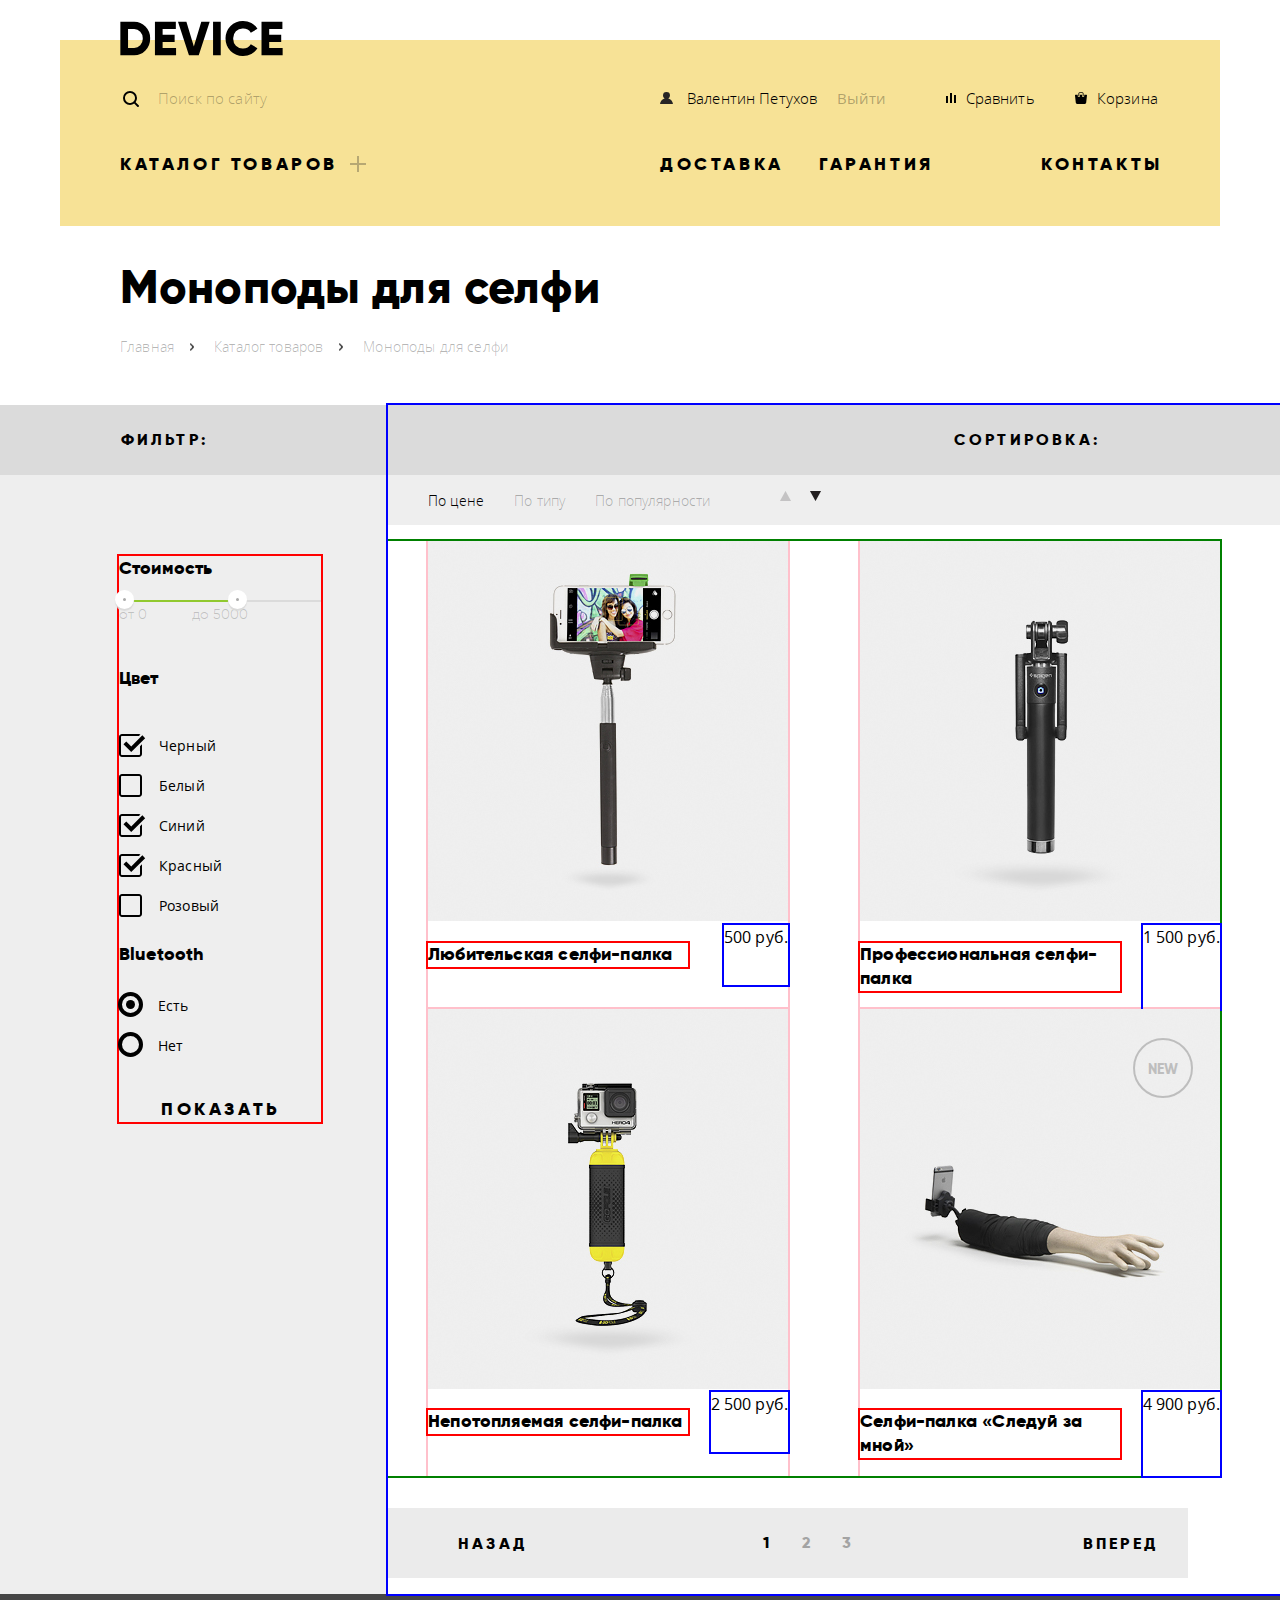
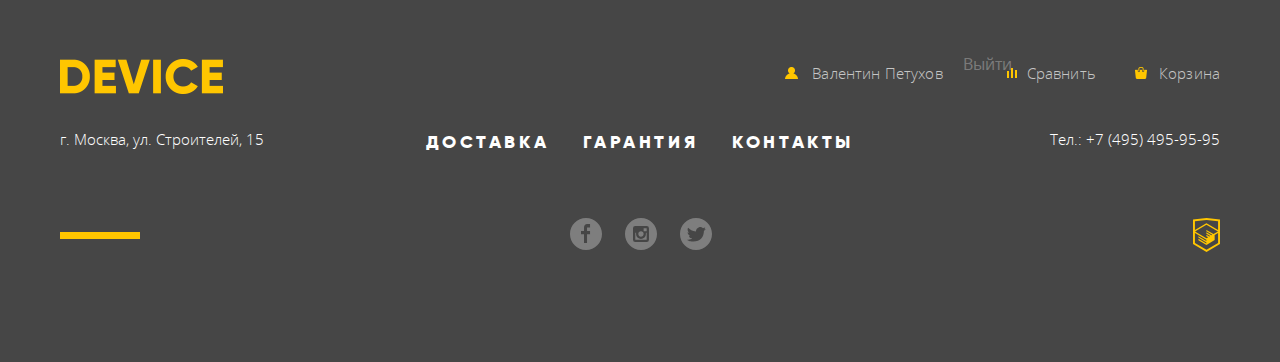
==== commit 528d5129: "Добавляет стили" ====
--- a/catalog.html
+++ b/catalog.html
@@ -1,166 +1,167 @@
 <!DOCTYPE html>
 <html lang="ru">
-    <head>
-        <meta charset="utf-8">
-        <title>HTML Academy: Девайс</title>
-        <link rel="stylesheet" href="css/normalize.css">
-        <link rel="stylesheet" href="css/style.css">
-    </head>
-    <body>
-        <header class="header container">
-            <a class="header-logo" href="index.html">
-                <img src="img/logo.svg" width="163" height="35" alt="Логотип интернет-магазина Device">
-            </a>
-            <nav class="header-menu">
-                <ul class="header-user-list">
-                    <li class="header-user-item link-search">
-                        <form class="header-search" action="https://echo.htmlacademy.ru" method="post">
-                            <label class="header-search-label" for="search"><span class="visually-hidden">Поиск</span></label>
-                            <input class="header-search-input" type="search" name="search" id="search" placeholder="Поиск по сайту">
-                            <button class="header-search-btn" type="submit">Найти</button>
-                        </form>
-                    </li>
-                    <li class="header-user-item link-user">
-                        <a class="header-user-item-user" href="#">Валентин Петухов</a>
-                        <button class="header-user-item-button" type="submit">Выйти</button>
-                    </li>
-                    <li class="header-user-item link-compare">
-                        <a class="header-user-item-compare" href="#">Сравнить</a>
-                    </li>
-                    <li class="header-user-item link-cart">
-                        <a class="header-user-item-cart" href="#">Корзина</a>
-                    </li>
+  <head>
+    <meta charset="utf-8">
+    <title>HTML Academy: Девайс</title>
+    <link rel="stylesheet" href="css/normalize.css">
+    <link rel="stylesheet" href="css/style.css">
+  </head>
+  <body>
+    <header class="header container">
+      <a class="header-logo" href="index.html">
+        <img src="img/logo.svg" width="163" height="35" alt="Логотип интернет-магазина Device">
+      </a>
+      <nav class="header-menu">
+        <ul class="header-user-list">
+          <li class="header-user-item link-search">
+            <form class="header-search" action="https://echo.htmlacademy.ru" method="post">
+              <input class="header-search-input" type="search" name="search" id="search" placeholder="Поиск по сайту">
+              <label class="header-search-label" for="search"><span class="visually-hidden">Поиск</span></label>
+              <button class="header-search-btn" type="submit">Найти</button>
+            </form>
+          </li>
+          <li class="header-user-item link-user">
+            <a class="header-user-item-user" href="#">Валентин Петухов</a>
+            <button class="header-user-item-button" type="submit">Выйти</button>
+          </li>
+          <li class="header-user-item link-compare">
+            <a class="header-user-item-compare" href="#">Сравнить</a>
+          </li>
+          <li class="header-user-item link-cart">
+            <a class="header-user-item-cart" href="#">Корзина</a>
+          </li>
+        </ul>
+
+        <ul class="header-menu-list">
+          <li class="header-menu-catalog header-menu-item">
+            <a class="header-menu-catalog-link" href="#">Каталог товаров</a>
+            <ul class="header-submenu">
+              <li class="first-column">
+                <ul class="header-submenu-list">
+                  <li class="header-submenu-item">
+                    <a href="#">Виртуальная реальность</a>
+                  </li>
+                  <li class="header-submenu-item">
+                    <a href="catalog.html">Моноподы для селфи</a>
+                  </li>
+                  <li class="header-submenu-item">
+                    <a href="#">Экшн-камеры</a>
+                  </li>
                 </ul>
+              </li>
+              <li class="second-column">
+                <ul class="header-submenu-list">
+                  <li class="header-submenu-item">
+                    <a href="#">Фитнес-браслеты</a>
+                  </li>
+                  <li class="header-submenu-item">
+                    <a href="#">Умные часы</a>
+                  </li>
+                </ul>
+              </li>
+              <li class="third-column">
+                <ul class="header-submenu-list">
+                  <li class="header-submenu-item">
+                    <a href="#">Квадрокоптеры</a>
+                  </li>
+                </ul>
+              </li>
+            </ul>
+          </li>
+          <li class="header-menu-delivery header-menu-item">
+            <a class="header-menu-delivery-link" href="#">Доставка</a>
+          </li>
+          <li class="header-menu-warranty header-menu-item">
+            <a class="header-menu-warranty-link" href="#">Гарантия</a>
+          </li>
+          <li class="header-menu-contacts header-menu-item">
+            <a class="header-menu-contacts-link" href="#">Контакты</a>
+          </li>
+        </ul>
+      </nav>
+    </header>
 
-                <ul class="header-menu-list">
-                    <li class="header-menu-item">
-                        <a class="header-menu-catalog-link" href="#">Каталог товаров</a>
-                        <ul class="header-submenu">
-                            <li class="first-column">
-                                <ul class="header-submenu-list">
-                                    <li class="header-submenu-item">
-                                        <a href="#">Виртуальная реальность</a>
-                                    </li>
-                                    <li class="header-submenu-item">
-                                        <a href="catalog.html">Моноподы для селфи</a>
-                                    </li>
-                                    <li class="header-submenu-item">
-                                        <a href="#">Экшн-камеры</a>
-                                    </li>
-                                </ul>
-                            </li>
-                            <li class="second-column">
-                                <ul class="header-submenu-list">
-                                    <li class="header-submenu-item">
-                                        <a href="#">Фитнес-браслеты</a>
-                                    </li>
-                                    <li class="header-submenu-item">
-                                        <a href="#">Умные часы</a>
-                                    </li>
-                                </ul>
-                            </li>
-                            <li class="third-column">
-                                <ul class="header-submenu-list">
-                                    <li class="header-submenu-item">
-                                        <a href="#">Квадрокоптеры</a>
-                                    </li>
-                                </ul>
-                            </li>
-                        </ul>
-                    </li>
-                    <li class="header-menu-item">
-                        <a class="header-menu-delivery-link" href="#">Доставка</a>
-                    </li>
-                    <li class="header-menu-item">
-                        <a class="header-menu-warranty-link" href="#">Гарантия</a>
-                    </li>
-                    <li class="header-menu-item header-menu-contacts">
-                        <a class="header-menu-contacts-link" href="#">Контакты</a>
-                    </li>
-                </ul>
-            </nav>
-        </header>
-
-        <main>
-            <div class="catalog-headline container">
-                <h1 class="headline">Моноподы для селфи</h1>
-                <ul class="breadcrumbs-list">
-                    <li class="breadcrumbs-item">
-                        <a href="index.html">Главная</a>
-                    </li>
-                    <li class="breadcrumbs-item">
-                        <a href="#">Каталог товаров</a>
-                    </li>
-                    <li class="breadcrumbs-item">
-                        <a>Моноподы для селфи</a>
-                    </li>
-                </ul>
-            </div>
-            <div class="catalog-main-wrapper">
-                <section class="filter-flex">
-                    <h2 class="filter-sort filter-sign">Фильтр:</h2>
-                    <form class="filter-form" action="https://echo.htmlacademy.ru" method="post">
-                        <fieldset class="filter-form-fieldset filter-item-price">
-                            <legend>Стоимость</legend>
-                            <div class="filter-range">
-                                <div class="filter-range-controls">
-                                    <div class="filter-range-scale">
-                                        <div class="filter-range-bar"></div>
-                                    </div>
-                                <div class="filter-range-toggle filter-range-toggle-min"></div>
-                                <div class="filter-range-toggle filter-range-toggle-max"></div>
-                                </div>
-                                <div class="filter-range-price">
-                                    <label class="filter-range-label filter-range-label-min">от
-                                        <input class="filter-range-input" type="text" name="min-price" value="0">
-                                    </label>
-                                    <label class="filter-range-label filter-range-label-max">до
-                                        <input class="filter-range-input" type="text" name="max-price" value="5000">
-                                    </label>
-                                </div>
-                            </div>
-                        </fieldset>
-                        <fieldset class="filter-form-fieldset">
-                            <legend class="filter-form-legend">Цвет</legend>
-                                <ul class="filter-form-checkbox-list">
-                                    <li class="filter-form-checkbox-item">
-                                        <input class="filter-form-checkbox visually-hidden" type="checkbox" name="color" id="black" value="black" checked>
-                                        <label class="filter-form-label" for="black">Черный</label>
-                                    </li>
-                                    <li class="filter-form-checkbox-item">
-                                        <input class="filter-form-checkbox visually-hidden" type="checkbox" name="color" id="white" value="white">
-                                        <label class="filter-form-label" for="white">Белый</label>
-                                    </li>
-                                    <li class="filter-form-checkbox-item">
-                                        <input class="filter-form-checkbox visually-hidden" type="checkbox" name="color" id="blue" value="blue" checked>
-                                        <label class="filter-form-label" for="blue">Синий</label>
-                                    </li>
-                                    <li class="filter-form-checkbox-item">
-                                        <input class="filter-form-checkbox visually-hidden" type="checkbox" name="color" id="red" value="red" checked>
-                                        <label class="filter-form-label" for="red">Красный</label>
-                                    </li>
-                                    <li class="filter-form-checkbox-item">
-                                        <input class="filter-form-checkbox visually-hidden" type="checkbox" name="color" id="pink" value="pink">
-                                        <label class="filter-form-label" for="pink">Розовый</label>
-                                    </li>
-                                </ul>
-                        </fieldset>
-                        <fieldset class="filter-form-fieldset">
-                            <legend class="filter-form-legend">Bluetooth</legend>
-                                <ul class="filter-form-radio-list">
-                                    <li class="filter-form-radio-item">
-                                        <input class="filter-form-radio visually-hidden" type="radio" name="bluetooth" id="yes" value="yes" checked>
-                                        <label class="filter-form-radio-label" for="yes">Есть</label>
-                                    </li>
-                                    <li class="filter-form-radio-item">
-                                        <input class="filter-form-radio visually-hidden" type="radio" name="bluetooth" id="no" value="no">
-                                        <label class="filter-form-radio-label" for="no">Нет</label>
-                                    </li>
-                                </ul>
-                        </fieldset>
-                        <button class="btn" type="submit">Показать</button>
-                    </form>
-                </section>
+    <main>
+      <div class="catalog-headline container">
+        <h1 class="headline">Моноподы для селфи</h1>
+        <ul class="breadcrumbs-list">
+          <li class="breadcrumbs-item">
+            <a href="index.html">Главная</a>
+          </li>
+          <li class="breadcrumbs-item">
+            <a href="#">Каталог товаров</a>
+          </li>
+          <li class="breadcrumbs-item">
+            <a>Моноподы для селфи</a>
+          </li>
+        </ul>
+      </div>
+      <div class="catalog-main-wrapper">
+        <section class="filter-flex">
+          <h2 class="filter-sort">Фильтр:</h2>
+          <form class="filter-form" action="https://echo.htmlacademy.ru" method="post">
+            <fieldset class="filter-form-fieldset filter-item-price">
+              <legend>Стоимость</legend>
+              <div class="filter-range">
+                <div class="filter-range-controls">
+                  <div class="filter-range-scale">
+                    <div class="filter-range-bar"></div>
+                  </div>
+                  <div class="filter-range-toggle filter-range-toggle-min"></div>
+                  <div class="filter-range-toggle filter-range-toggle-max"></div>
+                </div>
+                <div class="filter-range-price">
+                  <label class="filter-range-label filter-range-label-min">от
+                    <input class="filter-range-input" type="text" name="min-price" value="0">
+                  </label>
+                  <label class="filter-range-label filter-range-label-max">до
+                    <input class="filter-range-input" type="text" name="max-price" value="5000">
+                  </label>
+                </div>
+              </div>
+            </fieldset>
+            <fieldset class="filter-form-fieldset filter-item-color">
+              <legend class="filter-form-legend">Цвет</legend>
+              <ul class="filter-form-checkbox-list">
+                <li class="filter-form-checkbox-item">
+                  <input class="filter-form-checkbox visually-hidden" type="checkbox" name="color" id="black" value="black" checked>
+                  <label class="filter-form-label" for="black">Черный</label>
+                </li>
+                <li class="filter-form-checkbox-item">
+                  <input class="filter-form-checkbox visually-hidden" type="checkbox" name="color" id="white" value="white">
+                  <label class="filter-form-label" for="white">Белый</label>
+                </li>
+                <li class="filter-form-checkbox-item">
+                  <input class="filter-form-checkbox visually-hidden" type="checkbox" name="color" id="blue" value="blue" checked>
+                  <label class="filter-form-label" for="blue">Синий</label>
+                </li>
+                <li class="filter-form-checkbox-item">
+                  <input class="filter-form-checkbox visually-hidden" type="checkbox" name="color" id="red" value="red" checked>
+                  <label class="filter-form-label" for="red">Красный</label>
+                </li>
+                <li class="filter-form-checkbox-item">
+                  <input class="filter-form-checkbox visually-hidden" type="checkbox" name="color" id="pink" value="pink">
+                  <label class="filter-form-label" for="pink">Розовый</label>
+                </li>
+              </ul>
+            </fieldset>
+            <fieldset class="filter-form-fieldset filter-item-bluetooth">
+              <legend class="filter-form-legend">Bluetooth</legend>
+              <ul class="filter-form-radio-list">
+                <li class="filter-form-radio-item">
+                  <input class="filter-form-radio visually-hidden" type="radio" name="bluetooth" id="yes" value="yes" checked>
+                  <label class="filter-form-radio-label" for="yes">Есть</label>
+                </li>
+                <li class="filter-form-radio-item">
+                  <input class="filter-form-radio visually-hidden" type="radio" name="bluetooth" id="no" value="no">
+                  <label class="filter-form-radio-label" for="no">Нет</label>
+                </li>
+              </ul>
+            </fieldset>
+            <button class="btn" type="submit">Показать</button>
+          </form>
+        </section>
+        
                 <section class="catalog-flex">
                     <div class="sort-header">
                         <h2 class="filter-sort sort-sign">Сортировка:</h2>
--- a/css/style.css
+++ b/css/style.css
@@ -142,7 +142,6 @@
 .header-user-list {
   display: flex;
   flex-wrap: wrap;
-  justify-content: space-between;
 
   margin: 0;
   padding: 0;
@@ -162,6 +161,8 @@
 }
 
 .header-search {
+  position: relative;
+  
   display: flex;
   flex-wrap: wrap;
   align-items: flex-end;
@@ -170,8 +171,6 @@
 }
 
 .header-search-input {
-  position: relative;
-
   width: 317px;
   height: 50px;
   margin-left: 38px;
@@ -193,8 +192,8 @@
 
 .header-search-label {
   position: absolute;
-  left: 63px;
-  top: 51px;
+  left: 3px;
+  top: 18px;
 
   width: 18px;
   height: 18px;
@@ -220,14 +219,7 @@
   line-height: 30px;
 }
 
-.header-search-input::-moz-placeholder {
-  color: rgba(0, 0, 0, 0.3);
-  font-size: 15px;
-  font-weight: 300;
-  line-height: 30px;
-}
-
-.header-search-input:-moz-placeholder {
+.header-search-input:placeholder-shown {
   color: rgba(0, 0, 0, 0.3);
   font-size: 15px;
   font-weight: 300;
@@ -448,11 +440,9 @@
 .header-menu-list {
   display: flex;
   flex-wrap: wrap;
-  justify-content: space-between;
 
   margin: 0;
   padding: 0;
-  margin-top: 30px;
 
   font-family: "Gilroy", "Arial", sans-serif;
   font-weight: 800;
@@ -469,6 +459,10 @@
   width: 540px;
 }
 
+.header-menu-item {
+  margin-top: 30px;
+}
+
 .header-menu-delivery {
   width: 159px;
 }
@@ -479,6 +473,14 @@
 
 .header-menu-contacts {
   width: 119px;
+}
+
+.header-menu-list a:hover {
+  opacity: 0.6;
+}
+
+.header-menu-list a:active {
+  opacity: 0.3;
 }
 
 .header-menu-catalog-link {
@@ -530,7 +532,7 @@
 
   width: 1120px;
   min-height: 136px;
-  margin-top: 27px;
+  margin-top: 30px;
 
   background-color: #f7e296;
   list-style: none;
@@ -545,7 +547,7 @@
 
   width: 1120px;
   min-height: 136px;
-  margin-top: 27px;
+  margin-top: 30px;
 
   background-color: #f7e296;
   list-style: none;
@@ -577,7 +579,7 @@
 }
 
 .header-submenu-item {
-  padding-bottom: 12px;
+  padding-bottom: 17px;
 }
 
 .header-menu-item a:hover,
@@ -1140,6 +1142,7 @@
 .brands-list {
   display: flex;
   flex-direction: row;
+  flex-wrap: wrap;
   justify-content: space-between;
 
   margin: 0;
@@ -1347,6 +1350,8 @@
 .footer-user-list {
   display: flex;
   flex-wrap: wrap;
+
+  max-width: 485px;
 
   list-style: none;
 }
@@ -1371,7 +1376,7 @@
 
 .footer-user-item-cart {
   position: relative;
-  
+
   padding-left: 24px;
 }
 
@@ -1492,7 +1497,7 @@
   content: "";
   position: absolute;
   right: 0px;
-  bottom: 15px;
+  bottom: 28px;
 
   width: 27px;
   height: 35px;
@@ -1512,7 +1517,6 @@
 .footer-services-list {
   display: flex;
   flex-wrap: wrap;
-  justify-content: flex-start;
 
   width: 440px;
   padding-top: 6px;
@@ -1530,6 +1534,7 @@
 
 .footer-services-item {
   margin-right: 34px;
+  margin-bottom: 10px;
 }
 
 .footer-services-list .footer-services-item:last-child {
@@ -1559,9 +1564,9 @@
 .footer-socials-list {
   display: flex;
   flex-wrap: wrap;
-  justify-content: space-between;
-
-  width: 140px;
+
+  width: 142px;
+  margin-top: 5px;
   padding-top: 30px;
   margin-left: -12px;
 
@@ -1574,6 +1579,12 @@
 
   width: 32px;
   height: 32px;
+  margin-bottom: 15px;
+  margin-right: 23px;
+}
+
+.footer-socials-list .footer-socials-item:last-child {
+  margin-right: 0;
 }
 
 .footer-socials-item-fb::before {
@@ -1706,7 +1717,7 @@
   border: 3px solid rgba(240, 197, 46, 0.5);
 }
 
-.popup-form-input:invalid {
+.message input:invalid {
   background-color: rgba(237, 181, 181, 1.0);
 }
 
@@ -1892,8 +1903,7 @@
 }
 
 .link-user {
-  margin-top: 50px;
-  margin-right: 65px;
+  margin-top: 43px;
 
   font-family: "OpenSans", "Arial", sans-serif;
   font-size: 15px;
@@ -1908,7 +1918,7 @@
   margin: 0;
   padding: 0;
   padding-left: 27px;
-  margin-right: 20px;
+  margin-right: 15px;
 }
 
 .header-user-item-user::before {
@@ -1933,6 +1943,7 @@
 
   margin: 0;
   padding: 0;
+  margin-right: 65px;
   width: 44px;
   color: rgba(0, 0, 0, 0.3);
 
@@ -1942,30 +1953,35 @@
 .catalog-headline {
   display: flex;
   flex-wrap: wrap;
-	flex-direction: column;
+  flex-direction: column;
 }
 
 .headline {
+  margin: 0;
   margin-left: 60px;
-  
+  margin-top: 37px;
+  margin-bottom: 24px;
+
   font-family: "Gilroy", "Arial", sans-serif;
-	font-weight: 800;
-	font-size: 47px;
-	line-height: 48px;
-	letter-spacing: 0,15px;
+  font-weight: 800;
+  font-size: 47px;
+  line-height: 48px;
+  letter-spacing: 0.15px;
 }
 
 .breadcrumbs-list {
-	display: flex;
-	flex-direction: row;
-	margin: 0;
+  display: flex;
+  flex-direction: row;
+
+  margin: 0;
   padding: 0;
   margin-left: 60px;
+  margin-bottom: 46px;
 }
 
 .breadcrumbs-item {
   position: relative;
-  
+
   padding-right: 20px;
   margin-right: 20px;
 
@@ -1991,10 +2007,10 @@
 
 .breadcrumbs-item a {
   font-weight: 300;
-	font-size: 14px;
-	line-height: 24px;
+  font-size: 14px;
+  line-height: 24px;
   color: rgba(0, 0, 0, 0.3);
-    
+
   cursor: pointer;
 }
 
@@ -2007,7 +2023,7 @@
 }
 
 .breadcrumbs-item a:hover {
-	color: rgba(0, 0, 0, 0.6);
+  color: rgba(0, 0, 0, 0.6);
 }
 
 .breadcrumbs-item a:active {
@@ -2028,24 +2044,18 @@
 
   width: calc(((100% - 1160px) / 2) + 328px);
 
-  background-image: linear-gradient(#eeeeee, #eeeeee);
-
-  outline: 2px solid green;
-}
-
-.filter-header {
+  background-color: #eeeeee;
+}
+
+.filter-sort {
+  width: 100%;
+
   text-align: right;
-
+  margin: 0;
   padding-right: 180px;
-
-  width: 100%;
-  min-height: 70px;
-
-
-  background-image: linear-gradient(#dbdbdb, #dbdbdb);
-}
-
-.filter-sort {
+  padding-top: 23px;
+  padding-bottom: 23px;
+  
   font-family: "Gilroy", "Arial", sans-serif;
   font-size: 16px;
   font-weight: 800;
@@ -2054,6 +2064,20 @@
   text-transform: uppercase;
   color: #000000;
 
+  background-color: #dbdbdb; 
+}
+
+.filter-form {
+  margin-top: 81px;
+  margin-right: 67px;
+}
+
+.filter-item-color {
+  margin-bottom: 170px;
+}
+
+.filter-item-bluetooth {
+  margin-top: 170px;
 }
 
 .filter-form-checkbox-list {
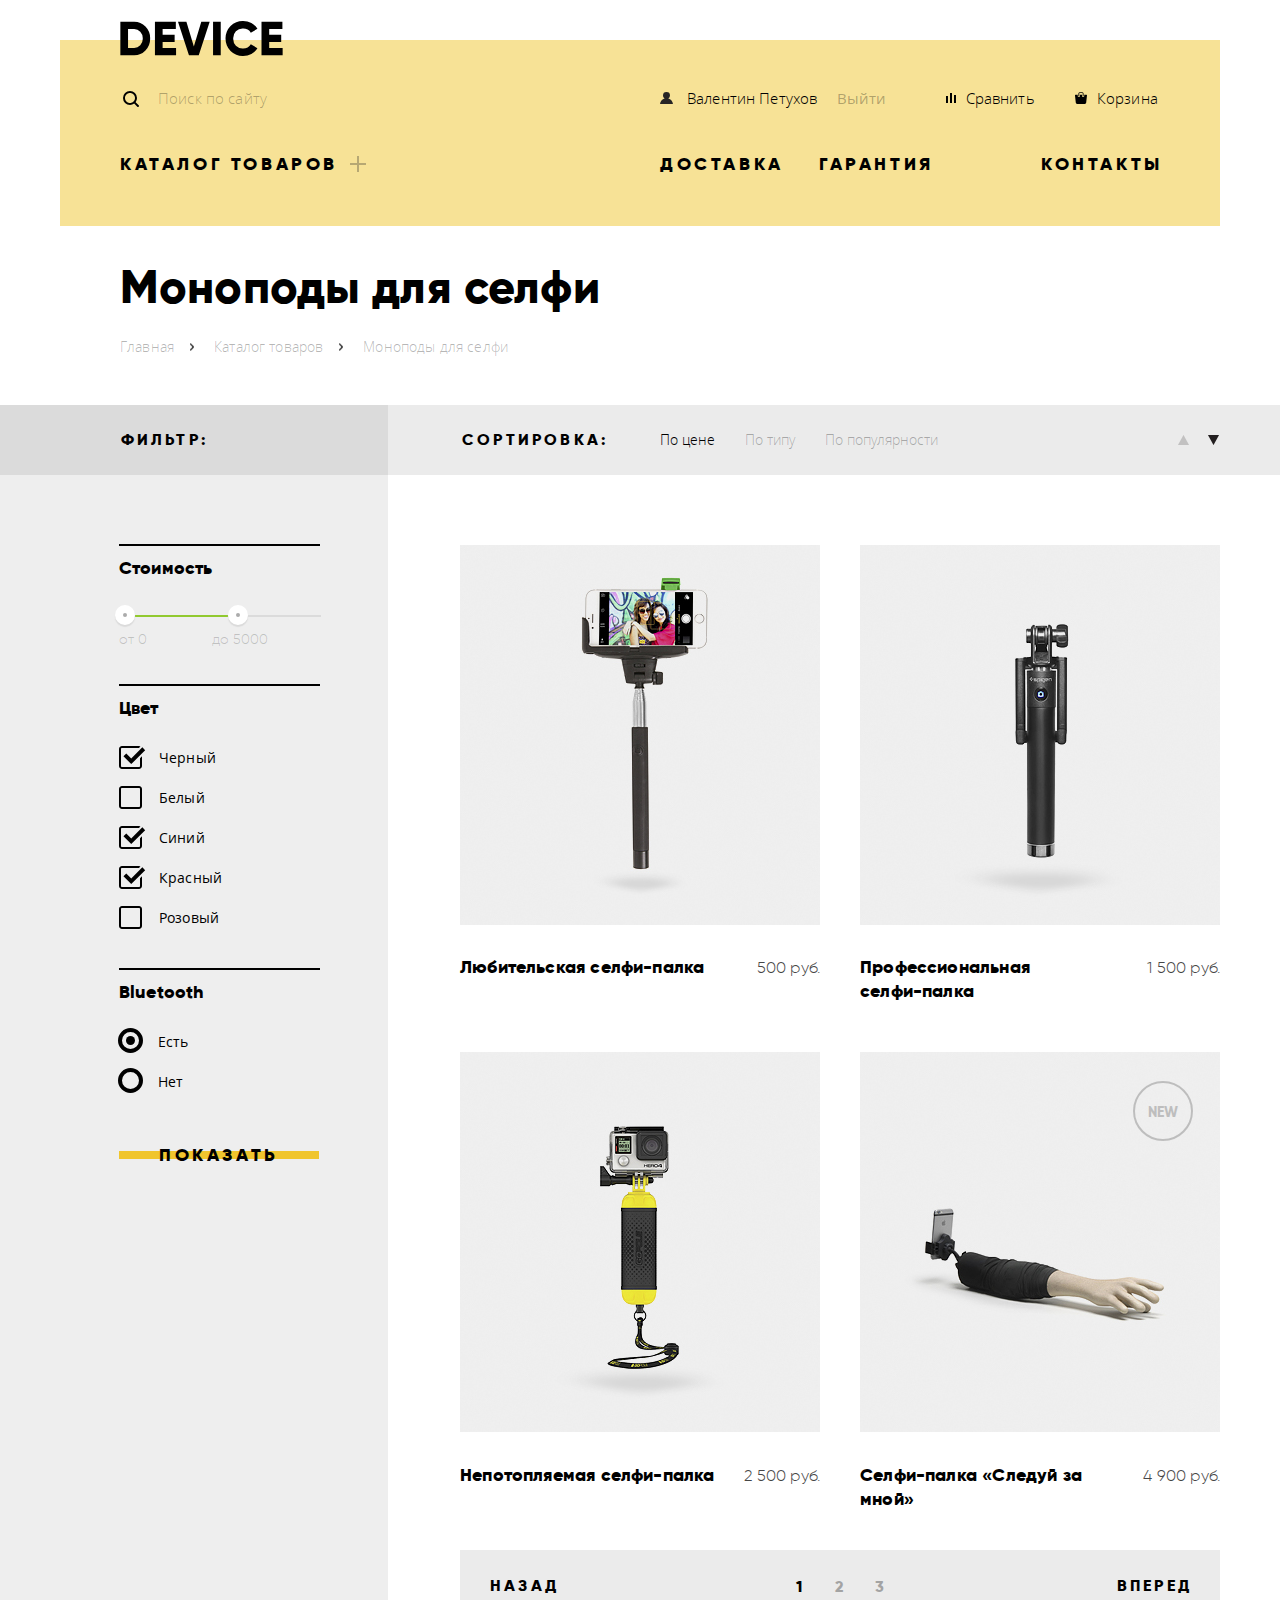
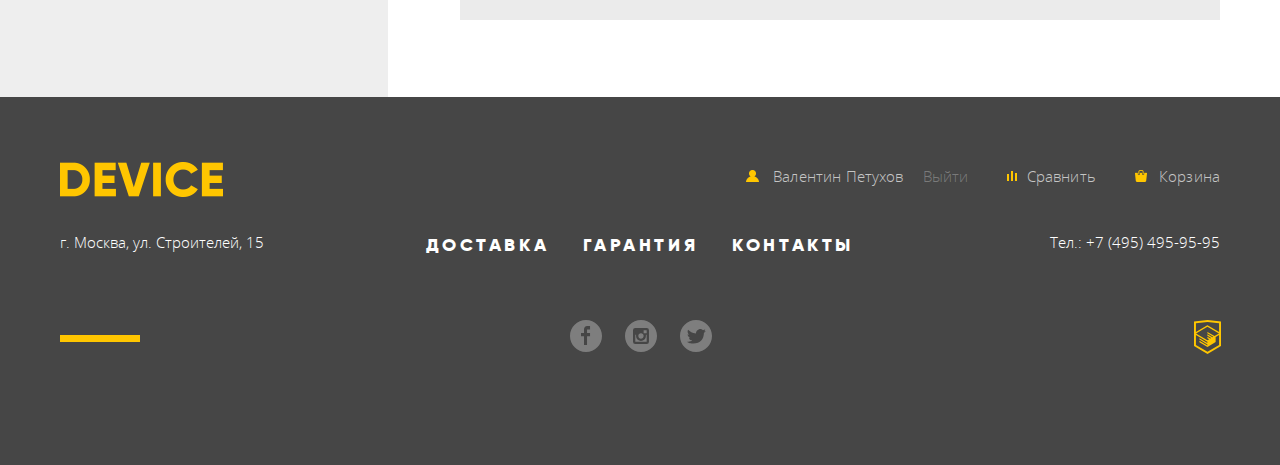
==== commit 411ccd3f: "Добавляет стили" ====
--- a/catalog.html
+++ b/catalog.html
@@ -98,7 +98,7 @@
       </div>
       <div class="catalog-main-wrapper">
         <section class="filter-flex">
-          <h2 class="filter-sort">Фильтр:</h2>
+          <h2 class="filter-header">Фильтр:</h2>
           <form class="filter-form" action="https://echo.htmlacademy.ru" method="post">
             <fieldset class="filter-form-fieldset filter-item-price">
               <legend>Стоимость</legend>
@@ -158,173 +158,170 @@
                 </li>
               </ul>
             </fieldset>
-            <button class="btn" type="submit">Показать</button>
+            <button class="filter-btn btn" type="submit">Показать</button>
           </form>
         </section>
-        
-                <section class="catalog-flex">
-                    <div class="sort-header">
-                        <h2 class="filter-sort sort-sign">Сортировка:</h2>
-                        <ul class="sort-type-list">
-                            <li class="sort-type-item">
-                                <a class="sort-type-link--active" href="#">По цене</a>
-                            </li>
-                            <li class="sort-type-item">
-                                <a class="sort-type-link" href="#">По типу</a>
-                            </li>
-                            <li class="sort-type-item">
-                                <a class="sort-type-link" href="#">По популярности</a>
-                            </li>
-                        </ul>
-                    
-                        <ul class="sort-direction-list">
-                            <li class="sort-direction-item">
-                                <a class="sort-direction-link--active" href="#">
-                                    <span class="visually-hidden">По возрастанию</span>
-                                </a>
-                            </li>
-                            <li class="sort-direction-item">
-                                <a class="sort-direction-link" href="#">
-                                    <span class="visually-hidden">По убыванию</span>
-                                </a>
-                            </li>
-                        </ul>
-                    </div>
-                    <div class= catalog-wrapper>
-                        <h2 class="visually-hidden">Товары магазина</h2>
-                        <ul class="catalog-list">
-                            <li class="catalog-item">
-                                <article class="catalog-item-desc">
-                                    <img src="img/amateur-selfie-stick.jpg" width="360" height="380" alt="Любительская селфи-палка">
-                                    <div class="catalog-item-info">
-                                        <a href="#"><h3 class="catalog-item-desc-title">Любительская селфи-палка</h3></a>
-                                        <span class="catalog-item-desc-price">500 руб.</span>
-                                    </div>
-                                    <div class="catalog-item-hover">
-                                        <a class="btn" href="#">В корзину</a>
-                                        <a class="catalog-item-add" href="#">Добавить к сравнению</a>
-                                    </div>
-                                </article>
-                            </li>
-                            <li class="catalog-item">
-                                <article class="catalog-item-desc">
-                                    <img src="img/professional-selfie-stick.jpg" width="360" height="380" alt="Профессиональная селфи-палка">
-                                    <div class="catalog-item-info">
-                                        <a href="#"><h3 class="catalog-item-desc-title">Профессиональная селфи-палка</h3></a>
-                                        <span class="catalog-item-desc-price">1 500 руб.</span>
-                                    </div>
-                                    <div class="catalog-item-hover">
-                                        <a class="btn" href="#">В корзину</a>
-                                        <a class="catalog-item-add" href="#">Добавить к сравнению</a>
-                                    </div>
-                                </article>
-                            </li>
-                            <li class="catalog-item">
-                                <article class="catalog-item-desc">
-                                    <img src="img/unsinkable-selfie-stick.jpg" width="360" height="380" alt="Непотопляемая селфи-палка">
-                                    <div class="catalog-item-info">
-                                        <a href="#"><h3 class="catalog-item-desc-title">Непотопляемая селфи-палка</h3></a>
-                                        <span class="catalog-item-desc-price">2 500 руб.</span>
-                                    </div>
-                                    <div class="catalog-item-hover">
-                                        <a class="btn" href="#">В корзину</a>
-                                        <a class="catalog-item-add" href="#">Добавить к сравнению</a>
-                                    </div>
-                                </article>
-                            </li>
-                            <li class="catalog-item">
-                                <article class="catalog-item-desc">
-                                    <img src="img/followme-selfie-stick.jpg" width="360" height="380" alt="Селфи-палка &laquo;Следуй за мной&raquo;">
-                                    <span class="catalog-item-new">NEW</span>
-                                    <div class="catalog-item-info">
-                                        <a href="#"><h3 class="catalog-item-desc-title">Селфи-палка &laquo;Следуй за мной&raquo;</h3></a>
-                                        <span class="catalog-item-desc-price">4 900 руб.</span>
-                                    </div>
-                                    <div class="catalog-item-hover">
-                                        <a class="btn" href="#">В корзину</a>
-                                        <a class="catalog-item-add" href="#">Добавить к сравнению</a>
-                                    </div>
-                                </article>
-                            </li>
-                        </ul>
-                    </div>
-
-                    <ul class="pagination-list">
-                        <li>
-                          <a class="pagination-list-control pagination-list-control-prev" href="#">Назад</a>
-                        </li>
-                        <li class="pagination__list-wrap">
-                          <ul class="pagination-page-list">
-                            <li class="pagination-page-item  pagination-page-item-active">
-                              <a href="#">1</a>
-                            </li>
-                            <li class="pagination-page-item">
-                              <a href="#">2</a>
-                            </li>
-                            <li class="pagination-page-item">
-                              <a href="#">3</a>
-                            </li>
-                          </ul>
-                        </li>
-                        <li>
-                          <a class="pagination-list-control pagination-control-next" href="#">Вперед</a>
-                        </li>
-                      </ul>
-                    </section>
-            </div>
-        </main>
-        
-        <footer class="footer">
-            <div class="footer-center container">
-                <div class="footer-first-line">
-                    <a class="footer-logo" href="index.html">
-                        <img src="img/logo-yellow.png" width="163" height="35" alt="Логотип интернет-магазина Device">
-                    </a>
-                    <ul class="footer-user-list">
-                        <li class="footer-user-item">
-                            <a class="footer-user-item-user" href="#">Валентин Петухов</a>
-                        </li>
-                        <li class="footer-user-item">
-                            <button class="footer-user-item-button" type="submit">Выйти</button>
-                        </li>
-                        <li class="footer-user-item">
-                            <a class="footer-user-item-compare footer-compare" href="#">Сравнить</a>
-                        </li>
-                        <li class="footer-user-item">
-                            <a class="footer-user-item-cart" href="#">Корзина</a>
-                        </li>
-                    </ul>
-                </div>
-                <div class="footer-second-line">
-                    <p class="footer-address">г. Москва, ул. Строителей, 15</p>
-                    <ul class="footer-services-list footer-services-link">
-                        <li class="footer-services-item">
-                            <a href="#">Доставка</a>
-                        </li>
-                        <li class="footer-services-item footer-services-link">
-                            <a href="#">Гарантия</a>
-                        </li>
-                        <li class="footer-services-item">
-                            <a href="#">Контакты</a>
-                        </li>
-                    </ul>
-                    <a class="footer-phone" href="tel:+74954959595">Тел.: +7 (495) 495-95-95</a>
-                </div>
-                <div class="footer-third-line">
-                    <ul class="footer-socials-list">
-                        <li class="footer-socials-item">
-                            <a class="footer-socials-item-fb" href="#" aria-label="Facebook"></a>
-                        </li>
-                        <li class="footer-socials-item">
-                            <a class="footer-socials-item-insta" href="#" aria-label="Instagram"></a>
-                        </li>
-                        <li class="footer-socials-item">
-                            <a class="footer-socials-item-twitter" href="#" aria-label="Twitter"></a>
-                        </li>
-                    </ul>
-                    <a class="footer-academy-logo" href="https://htmlacademy.ru/intensive/htmlcss" aria-label="Ссылка на сайт HTML Academy"></a>
-                </div>
-            </div>
-        </footer>
-    </body>
+
+        <section class="catalog-flex">
+          <div class="sort-header">
+            <h2 class="filter-sort sort-sign">Сортировка:</h2>
+            <ul class="sort-type-list">
+              <li class="sort-type-item">
+                <a class="sort-type-link--active" href="#">По цене</a>
+              </li>
+              <li class="sort-type-item">
+                <a class="sort-type-link" href="#">По типу</a>
+              </li>
+              <li class="sort-type-item">
+                <a class="sort-type-link" href="#">По популярности</a>
+              </li>
+            </ul>
+            <ul class="sort-direction-list">
+              <li class="sort-direction-item">
+                <a class="sort-direction-link--active" href="#">
+                  <span class="visually-hidden">По возрастанию</span>
+                </a>
+              </li>
+              <li class="sort-direction-item">
+                <a class="sort-direction-link" href="#">
+                  <span class="visually-hidden">По убыванию</span>
+                </a>
+              </li>
+            </ul>
+          </div>
+          <div class= catalog-wrapper>
+            <h2 class="visually-hidden">Товары магазина</h2>
+            <ul class="catalog-list">
+              <li class="catalog-item">
+                <article class="catalog-item-desc">
+                  <img src="img/amateur-selfie-stick.jpg" width="360" height="380" alt="Любительская селфи-палка">
+                  <div class="catalog-item-info">
+                    <a href="#"><h3 class="catalog-item-desc-title">Любительская селфи-палка</h3></a>
+                    <span class="catalog-item-desc-price">500 руб.</span>
+                  </div>
+                  <div class="catalog-item-hover">
+                    <a class="catalog-btn btn" href="#">В корзину</a>
+                    <a class="catalog-item-add" href="#">Добавить к сравнению</a>
+                  </div>
+                </article>
+              </li>
+              <li class="catalog-item">
+                <article class="catalog-item-desc">
+                  <img src="img/professional-selfie-stick.jpg" width="360" height="380" alt="Профессиональная селфи-палка">
+                  <div class="catalog-item-info">
+                    <a href="#"><h3 class="catalog-item-desc-title catalog-title-short">Профессиональная селфи-палка</h3></a>
+                    <span class="catalog-item-desc-price">1 500 руб.</span>
+                  </div>
+                  <div class="catalog-item-hover">
+                    <a class="catalog-btn btn" href="#">В корзину</a>
+                    <a class="catalog-item-add" href="#">Добавить к сравнению</a>
+                  </div>
+                </article>
+              </li>
+              <li class="catalog-item">
+                <article class="catalog-item-desc">
+                  <img src="img/unsinkable-selfie-stick.jpg" width="360" height="380" alt="Непотопляемая селфи-палка">
+                  <div class="catalog-item-info">
+                    <a href="#"><h3 class="catalog-item-desc-title">Непотопляемая селфи-палка</h3></a>
+                    <span class="catalog-item-desc-price">2 500 руб.</span>
+                  </div>
+                  <div class="catalog-item-hover">
+                    <a class="catalog-btn btn" href="#">В корзину</a>
+                    <a class="catalog-item-add" href="#">Добавить к сравнению</a>
+                  </div>
+                </article>
+              </li>
+              <li class="catalog-item">
+                <article class="catalog-item-desc">
+                  <img src="img/followme-selfie-stick.jpg" width="360" height="380" alt="Селфи-палка &laquo;Следуй за мной&raquo;">
+                  <span class="catalog-item-new">NEW</span>
+                  <div class="catalog-item-info">
+                    <a href="#"><h3 class="catalog-item-desc-title">Селфи-палка &laquo;Следуй за мной&raquo;</h3></a>
+                    <span class="catalog-item-desc-price">4 900 руб.</span>
+                  </div>
+                  <div class="catalog-item-hover">
+                    <a class="catalog-btn btn" href="#">В корзину</a>
+                    <a class="catalog-item-add" href="#">Добавить к сравнению</a>
+                  </div>
+                </article>
+              </li>
+            </ul>
+          </div>
+
+          <ul class="pagination-list">
+            <li>
+              <a class="pagination-list-control pagination-list-control-prev" href="#">Назад</a>
+            </li>
+            <li class="pagination__list-wrap">
+              <ul class="pagination-page-list">
+                <li class="pagination-page-item  pagination-page-item-active">
+                  <a href="#">1</a>
+                </li>
+                <li class="pagination-page-item">
+                  <a href="#">2</a>
+                </li>
+                <li class="pagination-page-item">
+                  <a href="#">3</a>
+                </li>
+              </ul>
+            </li>
+            <li>
+              <a class="pagination-list-control pagination-control-next" href="#">Вперед</a>
+            </li>
+          </ul>
+        </section>
+      </div>
+    </main>
+
+    <footer class="footer">
+      <div class="footer-center container">
+        <div class="footer-first-line">
+          <a class="footer-logo" href="index.html">
+            <img src="img/logo-yellow.png" width="163" height="35" alt="Логотип интернет-магазина Device">
+          </a>
+          <ul class="footer-user-list">
+            <li class="footer-user-item footer-link-user">
+              <a class="footer-user-item-user" href="#">Валентин Петухов</a>
+              <button class="footer-user-item-button" type="submit">Выйти</button>
+            </li>
+            <li class="footer-user-item">
+              <a class="footer-user-item-compare footer-compare" href="#">Сравнить</a>
+            </li>
+            <li class="footer-user-item">
+              <a class="footer-user-item-cart" href="#">Корзина</a>
+            </li>
+          </ul>
+        </div>
+        <div class="footer-second-line">
+          <p class="footer-address">г. Москва, ул. Строителей, 15</p>
+          <ul class="footer-services-list footer-services-link">
+            <li class="footer-services-item">
+              <a href="#">Доставка</a>
+            </li>
+            <li class="footer-services-item footer-services-link">
+              <a href="#">Гарантия</a>
+            </li>
+            <li class="footer-services-item">
+              <a href="#">Контакты</a>
+            </li>
+          </ul>
+          <a class="footer-phone" href="tel:+74954959595">Тел.: +7 (495) 495-95-95</a>
+        </div>
+        <div class="footer-third-line">
+          <ul class="footer-socials-list">
+            <li class="footer-socials-item">
+              <a class="footer-socials-item-fb" href="#" aria-label="Facebook"></a>
+            </li>
+            <li class="footer-socials-item">
+              <a class="footer-socials-item-insta" href="#" aria-label="Instagram"></a>
+            </li>
+            <li class="footer-socials-item">
+              <a class="footer-socials-item-twitter" href="#" aria-label="Twitter"></a>
+            </li>
+          </ul>
+          <a class="footer-academy-logo" href="https://htmlacademy.ru/intensive/htmlcss" aria-label="Ссылка на сайт HTML Academy"></a>
+        </div>
+      </div>
+    </footer>
+  </body>
 </html>
--- a/css/style.css
+++ b/css/style.css
@@ -86,6 +86,7 @@
   letter-spacing: 3.6px;
 
   color: #000000;
+  z-index:5;
 }
 
 .btn::before {
@@ -99,7 +100,7 @@
   height: 8px;
 
   background-color: #f0c52e;
-  z-index: -2;
+  z-index: -1;
 }
 
 .btn:hover::before {
@@ -125,17 +126,17 @@
   background-color: #f7e296;
 }
 
-.header-logo {
+.header-logo img{
   position: absolute;
   top: -19px;
   left: 60px;
 }
 
-.header-logo:hover {
+.header-logo img:hover {
   opacity: 0.6;
 }
 
-.header-logo:active {
+.header-logo img:active {
   opacity: 0.3;
 }
 
@@ -212,6 +213,16 @@
   letter-spacing: 0.15px;
 }
 
+.header-search-input::-moz-placeholder {
+  padding-top: 20px;
+
+  color: rgba(0, 0, 0, 0.3);
+  font-size: 15px;
+  font-weight: 300;
+  line-height: 30px;
+  letter-spacing: 0.15px;
+}
+
 .header-search-input::-webkit-input-placeholder {
   color: rgba(0, 0, 0, 0.3);
   font-size: 15px;
@@ -219,13 +230,6 @@
   line-height: 30px;
 }
 
-.header-search-input:placeholder-shown {
-  color: rgba(0, 0, 0, 0.3);
-  font-size: 15px;
-  font-weight: 300;
-  line-height: 30px;
-}
-
 .header-search-input:-ms-input-placeholder {
   color: rgba(0, 0, 0, 0.3);
   font-size: 15px;
@@ -254,13 +258,6 @@
   line-height: 30px;
 }
 
-.header-search-input:hover:-moz-placeholder {
-  color: rgba(0, 0, 0, 0.6);
-  font-size: 15px;
-  font-weight: 300;
-  line-height: 30px;
-}
-
 .header-search-input:hover:-ms-input-placeholder {
   color: rgba(0, 0, 0, 0.6);
   font-size: 15px;
@@ -280,13 +277,13 @@
   font-size: 0px;
 }
 
-.header-search-input:focus::-moz-placeholder {
+/*.header-search-input:focus::-moz-placeholder {
   font-size: 0px;
 }
 
 .header-search-input:hover:-moz-placeholder {
   font-size: 0px;
-}
+}*/
 
 .header-search-input:hover:-ms-input-placeholder {
   font-size: 0px;
@@ -592,6 +589,11 @@
   color: rgba(0, 0, 0, 0.3);
 }
 
+.header-menu-catalog-link:hover::after {
+  opacity: 0.3;
+}
+
+
 .slider {
   min-height: 500px;
 }
@@ -658,7 +660,7 @@
   font-size: 179px;
   font-weight: 800;
   line-height: 179px;
-  letter-spacing: 1.79;
+  letter-spacing: 1.79px;
 
   color: #ffffff;
 }
@@ -906,10 +908,23 @@
   margin-top: 62px;
 }
 
-.gradient {
+.services::before {
+  content: "";
+  position: absolute;
+  left: 0px;
+  top: 102px;
+
+  width: 100%;
+  height: 288px;
+
+  background-color: #e5e5e5;
+  z-index: -1;
+}
+
+/*.gradient {
   background-image: linear-gradient(to bottom, rgba(255, 255, 255, 0) 26%, rgba(229, 229, 229) 26%, rgba(229, 229, 229) 100%);
   z-index: 0;
-}
+}*/
 
 .services-wrap {
   display: flex;
@@ -1339,11 +1354,11 @@
   padding-top: 20px;
 }
 
-.footer-logo:hover {
+.footer-logo img:hover {
   opacity: 0.6;
 }
 
-.footer-logo:active {
+.footer-logo img:active {
   opacity: 0.3;
 }
 
@@ -1489,6 +1504,8 @@
 }
 
 .footer-academy-logo {
+  position: relative;
+
   width: 27px;
   height: 35px;
 }
@@ -1496,10 +1513,10 @@
 .footer-academy-logo::before {
   content: "";
   position: absolute;
-  right: 0px;
-  bottom: 28px;
-
-  width: 27px;
+  left: 482px;
+  top: 35px;
+
+  width: 28px;
   height: 35px;
 
   background-image: url("../img/logo-html.svg");
@@ -2047,7 +2064,7 @@
   background-color: #eeeeee;
 }
 
-.filter-sort {
+.filter-header {
   width: 100%;
 
   text-align: right;
@@ -2072,296 +2089,25 @@
   margin-right: 67px;
 }
 
-.filter-item-color {
-  margin-bottom: 170px;
-}
-
-.filter-item-bluetooth {
-  margin-top: 170px;
-}
-
-.filter-form-checkbox-list {
-  list-style: none;
-}
-
-.filter-form-label {
-  position: relative;
-
-  font-size: 14px;
-  line-height: 40px;
-  color: #000000;
-  letter-spacing: 0.14px;
-
-  cursor: pointer;
-}
-
-.filter-form-checkbox:disabled + .filter-form-label,
-.filter-form-checkbox:checked:disabled + .filter-form-label {
-  color: #a6a6a6;
-}
-
-.filter-form-checkbox:disabled + .filter-form-label::before,
-.filter-form-checkbox:checked:disabled + .filter-form-label::before,
-.filter-form-checkbox:checked:disabled + .filter-form-label::after {
-  opacity: 0.25;
-}
-
-.filter-form-label::before {
-  content: "";
-  position: absolute;
-  bottom: -2px;
-  left: -40px;
-
-  width: 23px;
-  height: 23px;
-
-  background-image: url("../img/checkbox.svg");
-}
-
-.filter-form-label::after {
-  content: "";
-  position: absolute;
-  bottom: -2px;
-  left: -40px;
-
-  display: none;
-  width: 27px;
-  height: 23px;
-
-  background-image: url("../img/checkbox-active.svg");
-}
-
-.filter-form-checkbox:checked + .filter-form-label::before {
-  display: none;
-}
-
-.filter-form-checkbox:checked + .filter-form-label::after {
-  display: block;
-}
-
-.filter-form-label:hover::before,
-.filter-form-label:hover::after {
-  opacity: 0.6;
-}
-
-.filter-form-radio-list {
-  margin: 0;
-  padding: 0;
-  padding-bottom: 30px;
-
-  list-style: none;
-}
-
-.filter-form-radio-item {
-  padding-left: 39px;
-}
-
-.filter-form-radio-label {
-  position: relative;
-
-  font-size: 14px;
-  line-height: 40px;
-  color: #000000;
-  letter-spacing: 0.14px;
-
-  cursor: pointer;
-}
-
-.filter-form-radio-label::before {
-  content: "";
-  position: absolute;
-  bottom: -2px;
-  left: -40px;
-
-  box-sizing: border-box;
-  width: 25px;
-  height: 25px;
-
-  border: 4px solid #000000;
-  border-radius: 12.5px;
-}
-
-.filter-form-radio-label::after {
-  content: "";
-  position: absolute;
-  top: 4px;
-  left: -32px;
-
-  display: none;
-  width: 9px;
-  height: 9px;
-
-  background-color: #000000;
-  border-radius: 4.5px;
-}
-
-.filter-form-radio:checked + .filter-form-radio-label::after {
-  display: block;
-}
-
-.filter-form-radio:disabled + .filter-form-radio-label,
-.filter-form-radio:checked:disabled + .filter-form-radio-label {
-  color: #a6a6a6;
-}
-
-.filter-form-radio:disabled + .filter-form-radio-label::before,
-.filter-form-radio:checked:disabled + .filter-form-radio-label::before {
-  opacity: 0.25;
-}
-
-.filter-form-radio-label:hover::before,
-.filter-form-radio-label:hover::after {
-  opacity: 0.6;
-}
-
-.filter-form-radio-label:active::before,
-.filter-form-radio-label:active::before {
-  opacity: 1;
-}
-
-.filter-form .btn {
-  width: 200px;
-  margin-left: 2px;
-
-  background: none;
-  border: none;
-}
-
-.catalog-flex {
-  display: flex;
-  flex-direction: column;
-  align-items: flex-start;
-
-  width: calc(((100% - 1160px) / 2) + 832px);
-
-  background-image: linear-gradient(#ffffff, #ffffff);
-
-  outline: 2px solid blue;
-}
-
-.sort-header {
-  display: flex;
-  flex-wrap: wrap;
-
-  width: 100%;
-  min-height: 70px;
-
-  background-image: linear-gradient(#eeeeee, #eeeeee);
-}
-
-.sort-sign {
-  padding-left: 72px;
-}
-
-.sort-type-list {
-  display: flex;
-  flex-wrap: wrap;
-
-  list-style: none;
-}
-
-.sort-type-link {
-  font-family: "OpenSans", "Arial", sans-serif;
-  font-size: 14px;
-  font-weight: 300;
-  letter-spacing: 0.15px;
-  color: rgba(0, 0, 0, 0.3);
-
-  cursor: pointer;
-}
-
-.sort-type-link--active {
-  font-family: "OpenSans", "Arial", sans-serif;
-  font-size: 14px;
-  font-weight: 300;
-  letter-spacing: 0.15px;
-  color: rgba(0, 0, 0, 1);
-
-  cursor: pointer;
-}
-
-.sort-type-item {
-  padding-right: 30px;
-}
-
-.sort-type-link:hover {
-  color: rgba(0, 0, 0, 0.6);
-}
-
-.sort-type-link:active {
-  color: rgba(0, 0, 0, 1);
-}
-
-.sort-direction-list {
-  display: flex;
-
-  list-style: none;
-}
-
-.sort-direction-item {
-  position: relative;
-
-  width: 11px;
-  height: 10px;
-}
-
-.sort-direction-item:not(:last-child) {
-  padding-right: 19px;
-}
-
-.sort-direction-link--active::before {
-  content: "";
-  position: absolute;
-  left: 0;
-  top: 50%;
-  transform: translateY(-50%);
-
-  width: 11px;
-  height: 10px;
-
-  background-image: url("../img/icon-up.png");
-  background-repeat: no-repeat;
-  opacity: 0.2;
-}
-
-.sort-direction-link--active:hover::before,
-.sort-direction-link:hover::before {
-  opacity: 0.4;
-}
-
-.sort-direction-link--active:active::before,
-.sort-direction-link:active::before {
-  opacity: 1;
-}
-
-.sort-direction-link::before {
-  content: "";
-  position: absolute;
-  left: 0;
-  top: 50%;
-  transform: translateY(-50%);
-
-  width: 11px;
-  height: 10px;
-
-  background-image: url("../img/icon-down.png");
-  background-repeat: no-repeat;
-  opacity: 1;
-}
-
-.filter-form {
-  display: flex;
-  flex-direction: column;
-
-  outline: 2px solid red;
-}
-
 .filter-form-fieldset {
   width: 202px;
   margin: 0;
   padding: 0;
 
   border: none;
+}
+
+.filter-item-price {
+  margin-bottom: 5px;
+}
+
+.filter-item-bluetooth {
+  margin-top: 42px;
+}
+
+.filter-form {
+  display: flex;
+  flex-direction: column;
 }
 
 .filter-range {
@@ -2393,8 +2139,8 @@
 .filter-range-toggle {
   position: absolute;
 
-  width: 3px;
-  height: 3px;
+  width: 4px;
+  height: 4px;
 
   background-color: #ababab;
   border: 8px solid #ffffff;
@@ -2431,7 +2177,7 @@
 }
 
 .filter-range-input {
-  width: 50px;
+  width: 70px;
   margin: 0;
   padding: 0;
 
@@ -2446,9 +2192,14 @@
   border: none;
 }
 
+.filter-range-price {
+  padding-top: 10px;
+}
+
 .filter-form-fieldset legend {
-  margin: 0;
-  padding-bottom: 20px;
+  position: relative;
+  margin: 0;
+  padding-bottom: 18px;
 
   font-weight: 800;
   font-size: 18px;
@@ -2457,12 +2208,322 @@
   color: #000000;
 }
 
+.filter-form-fieldset legend::before {
+  content: "";
+  position: absolute;
+  left: 0;
+  top: -12px;
+
+  width: 201px;
+  height: 2px;
+
+  background-color: #000000;
+}
+
+.filter-form-fieldset:first-child legend {
+  padding-bottom: 35px;
+}
+
+.filter-form-checkbox-list {
+  margin: 0;
+  
+  list-style: none;
+}
+
+.filter-form-label {
+  position: relative;
+
+  font-size: 14px;
+  line-height: 40px;
+  color: #000000;
+  letter-spacing: 0.14px;
+
+  cursor: pointer;
+}
+
+.filter-form-checkbox:disabled + .filter-form-label,
+.filter-form-checkbox:checked:disabled + .filter-form-label {
+  color: #a6a6a6;
+}
+
+.filter-form-checkbox:disabled + .filter-form-label::before,
+.filter-form-checkbox:checked:disabled + .filter-form-label::before,
+.filter-form-checkbox:checked:disabled + .filter-form-label::after {
+  opacity: 0.25;
+}
+
+.filter-form-label::before {
+  content: "";
+  position: absolute;
+  bottom: -2px;
+  left: -40px;
+
+  width: 23px;
+  height: 23px;
+
+  background-image: url("../img/checkbox.svg");
+}
+
+.filter-form-label::after {
+  content: "";
+  position: absolute;
+  bottom: -2px;
+  left: -40px;
+
+  display: none;
+  width: 27px;
+  height: 23px;
+
+  background-image: url("../img/checkbox-active.svg");
+}
+
+.filter-form-checkbox:checked + .filter-form-label::before {
+  display: none;
+}
+
+.filter-form-checkbox:checked + .filter-form-label::after {
+  display: block;
+}
+
+.filter-form-label:hover::before,
+.filter-form-label:hover::after {
+  opacity: 0.6;
+}
+
+.filter-form-radio-list {
+  margin: 0;
+  padding: 0;
+  padding-bottom: 40px;
+
+  list-style: none;
+}
+
+.filter-form-radio-item {
+  padding-left: 39px;
+}
+
+.filter-form-radio-label {
+  position: relative;
+
+  font-size: 14px;
+  line-height: 40px;
+  color: #000000;
+  letter-spacing: 0.14px;
+
+  cursor: pointer;
+}
+
+.filter-form-radio-label::before {
+  content: "";
+  position: absolute;
+  bottom: -2px;
+  left: -40px;
+
+  box-sizing: border-box;
+  width: 25px;
+  height: 25px;
+
+  border: 4px solid #000000;
+  border-radius: 12.5px;
+}
+
+.filter-form-radio-label::after {
+  content: "";
+  position: absolute;
+  top: 4px;
+  left: -32px;
+
+  display: none;
+  width: 9px;
+  height: 9px;
+
+  background-color: #000000;
+  border-radius: 4.5px;
+}
+
+.filter-form-radio:checked + .filter-form-radio-label::after {
+  display: block;
+}
+
+.filter-form-radio:disabled + .filter-form-radio-label,
+.filter-form-radio:checked:disabled + .filter-form-radio-label {
+  color: #a6a6a6;
+}
+
+.filter-form-radio:disabled + .filter-form-radio-label::before,
+.filter-form-radio:checked:disabled + .filter-form-radio-label::before {
+  opacity: 0.25;
+}
+
+.filter-form-radio-label:hover::before,
+.filter-form-radio-label:hover::after {
+  opacity: 0.6;
+}
+
+.filter-form-radio-label:active::before,
+.filter-form-radio-label:active::before {
+  opacity: 1;
+}
+
+.filter-btn {
+  width: 200px;
+
+  background: none;
+  border: none;
+
+  cursor: pointer;
+  z-index: 1;
+}
+
+.catalog-flex {
+  display: flex;
+  flex-direction: column;
+  align-items: flex-start;
+
+  width: calc(((100% - 1160px) / 2) + 832px);
+}
+
+.sort-header {
+  display: flex;
+  flex-wrap: wrap;
+
+  width: 100%;
+  min-height: 70px;
+
+  background-color: #ebebeb;
+}
+
+.sort-sign {
+  width: 198px;
+  padding-left: 74px;
+  margin-top: 23px;
+
+  font-family: "Gilroy", "Arial", sans-serif;
+  font-size: 16px;
+  font-weight: 800;
+  line-height: 1.5;
+  letter-spacing: 3.2px;
+  text-transform: uppercase;
+  color: #000000;
+}
+
+.sort-type-list {
+  display: flex;
+  flex-wrap: wrap;
+
+  width: 500px;
+  margin: 0;
+  padding: 0;
+
+
+  list-style: none;
+}
+
+.sort-type-item {
+  padding-top: 25px;
+  margin-right: 30px;
+}
+
+.sort-type-link {
+  font-family: "OpenSans", "Arial", sans-serif;
+  font-size: 14px;
+  font-weight: 300;
+  letter-spacing: normal;
+  line-height: 1.29;
+  color: rgba(0, 0, 0, 0.3);
+
+  cursor: pointer;
+}
+
+.sort-type-link--active {
+  font-family: "OpenSans", "Arial", sans-serif;
+  font-size: 14px;
+  font-weight: 300;
+  letter-spacing: normal;
+  line-height: 1.29;
+  color: rgba(0, 0, 0, 1);
+
+  cursor: pointer;
+}
+
+.sort-type-link:hover,
+.sort-type-link--active:hover {
+  color: rgba(0, 0, 0, 0.6);
+}
+
+.sort-type-link:active {
+  color: rgba(0, 0, 0, 1);
+}
+
+.sort-direction-list {
+  display: flex;
+
+  margin: 0;
+  padding: 0;
+  padding-top: 30px;
+  margin-left: 18px;
+
+  list-style: none;
+}
+
+.sort-direction-item {
+  position: relative;
+
+  width: 11px;
+  height: 10px;
+}
+
+.sort-direction-item:not(:last-child) {
+  padding-right: 19px;
+}
+
+.sort-direction-link--active::before {
+  content: "";
+  position: absolute;
+  left: 0;
+  top: 50%;
+  transform: translateY(-50%);
+
+  width: 11px;
+  height: 10px;
+
+  background-image: url("../img/icon-up.png");
+  background-repeat: no-repeat;
+  opacity: 0.2;
+}
+
+.sort-direction-link--active:hover::before,
+.sort-direction-link:hover::before {
+  opacity: 0.4;
+}
+
+.sort-direction-link--active:active::before,
+.sort-direction-link:active::before {
+  opacity: 1;
+}
+
+.sort-direction-link::before {
+  content: "";
+  position: absolute;
+  left: 0;
+  top: 50%;
+  transform: translateY(-50%);
+
+  width: 11px;
+  height: 10px;
+
+  background-image: url("../img/icon-down.png");
+  background-repeat: no-repeat;
+  opacity: 1;
+}
+
 .catalog-wrapper {
   display: flex;
   flex-wrap: wrap;
   justify-content: space-between;
 
-  width: 832px;
+  width: 800px;
+  padding-left: 32px;
 }
 
 .catalog-list {
@@ -2470,16 +2531,15 @@
   flex-wrap: wrap;
   justify-content: space-between;
 
+  margin: 0;
+  margin-top: 70px;
+
   list-style: none;
-
-  outline: 2px solid green;
 }
 
 .catalog-item {
   width: 360px;
-  margin-right: 40px;
-
-  outline: 2px solid pink;
+  margin-right: 20px;
 }
 
 
@@ -2499,14 +2559,13 @@
   display: flex;
   flex-wrap: wrap;
   justify-content: space-between;
-}
-
-a:nth-child(2) > .catalog-item-desc-title {
-  width: 180px;
+
+  margin-bottom: 30px;
 }
 
 .catalog-item-desc-title {
   width: 260px;
+  padding-top: 10px;
 
   font-family: "Gilroy", "Arial", sans-serif;
   font-size: 18px;
@@ -2515,16 +2574,21 @@
   letter-spacing: 0.18px;
   text-align: left;
   color: #000000;
-
-  outline: 2px solid red;
+}
+
+.catalog-title-short {
+  width: 150px;
 }
 
 .catalog-item-desc-price {
+  padding-top: 28px;
+
+  font-family: "Gilroy", "Arial", sans-serif;
   font-size: 16px;
-  line-height: 24px;
-  text-align: left;
-
-  outline: 2px solid blue;
+  font-weight: 300;
+  line-height: 1.5;
+  letter-spacing: 0.16px;
+  color: #464646;
 }
 
 .catalog-item-hover {
@@ -2536,30 +2600,30 @@
   top: 0;
   left: 0;
 
-  display: block;
+  display: flex;
+  flex-direction: column;
+  justify-content: center;
+  align-items: center;
   width: 360px;
   height: 380px;
   
   text-align: center;
-
-
   background-color: rgba(238, 238, 238, 0.7);
 }
 
-.catalog-item-hover .btn {
+.catalog-btn {
   width: 200px;
-  margin-bottom: 6px;
-  margin-left: -11px;
-
-  background: none;
-  border: none;
+
+  margin-top: 50px;
+  margin-bottom: 33px;
 }
 
 .catalog-item-add {
   font-size: 13px;
-  line-height: 20px;
+  font-weight: 300;
+  line-height: 2.77px;
+  letter-spacing: 0.13px;
   color: #000000;
-  letter-spacing: 0.01em;
 
   opacity: 0.5;
 }
@@ -2598,16 +2662,22 @@
   display: flex;
   justify-content: space-between;
   align-items: center;
+
   width: 760px;
- 
+  min-height: 70px;
+  margin: 0;
+  padding: 0;
+  margin-top: -10px;
+  margin-left: 72px;
+  margin-bottom: 77px;
+
   list-style: none;
-
   background-color: rgba(0, 0, 0, 0.08);
 }
 
 .pagination-list-control-prev {
   display: block;
-  width: 134px;
+  width: 66px;
   padding-top: 24px;
   padding-right: 30px;
   padding-bottom: 22px;
@@ -2616,11 +2686,11 @@
 
 .pagination-control-next {
   display: block;
-  width: 134px;
+  width: 77px;
   padding-top: 24px;
-  padding-right: 30px;
+  padding-right: 28px;
   padding-bottom: 22px;
-  padding-left: 30px;
+  padding-left: 32px;
 
   text-align: right;
 }
@@ -2631,6 +2701,8 @@
   align-items: center;
   margin: 0;
   padding: 0;
+  margin-left: 13px;
+  margin-top: 5px;
 
   list-style: none;
 }
@@ -2694,7 +2766,7 @@
   margin: 0;
   padding: 0;
   padding-left: 27px;
-  margin-right: 20px;
+  margin-right: 15px;
 }
 
 .footer-user-item-user::before {
@@ -2713,6 +2785,10 @@
   cursor: pointer;
 }
 
+.footer-link-user {
+  margin-right: 40px;
+}
+
 .footer-user-item-button {
   border: none;
   background-color: transparent;
@@ -2720,6 +2796,11 @@
   margin: 0;
   padding: 0;
   width: 44px;
+  
+  font-size: 15px;
+  font-weight: 300;
+  line-height: 2;
+  letter-spacing: 0.15px;
   color: rgba(255, 255, 255, 0.3);
 
   cursor: pointer;
@@ -2730,7 +2811,7 @@
 }
 
 .footer-user-item-button:active {
-color: rgba(255, 255, 255, 0.3);
+  color: rgba(255, 255, 255, 0.3);
 }
 
 .footer-user-item-user:hover::before,
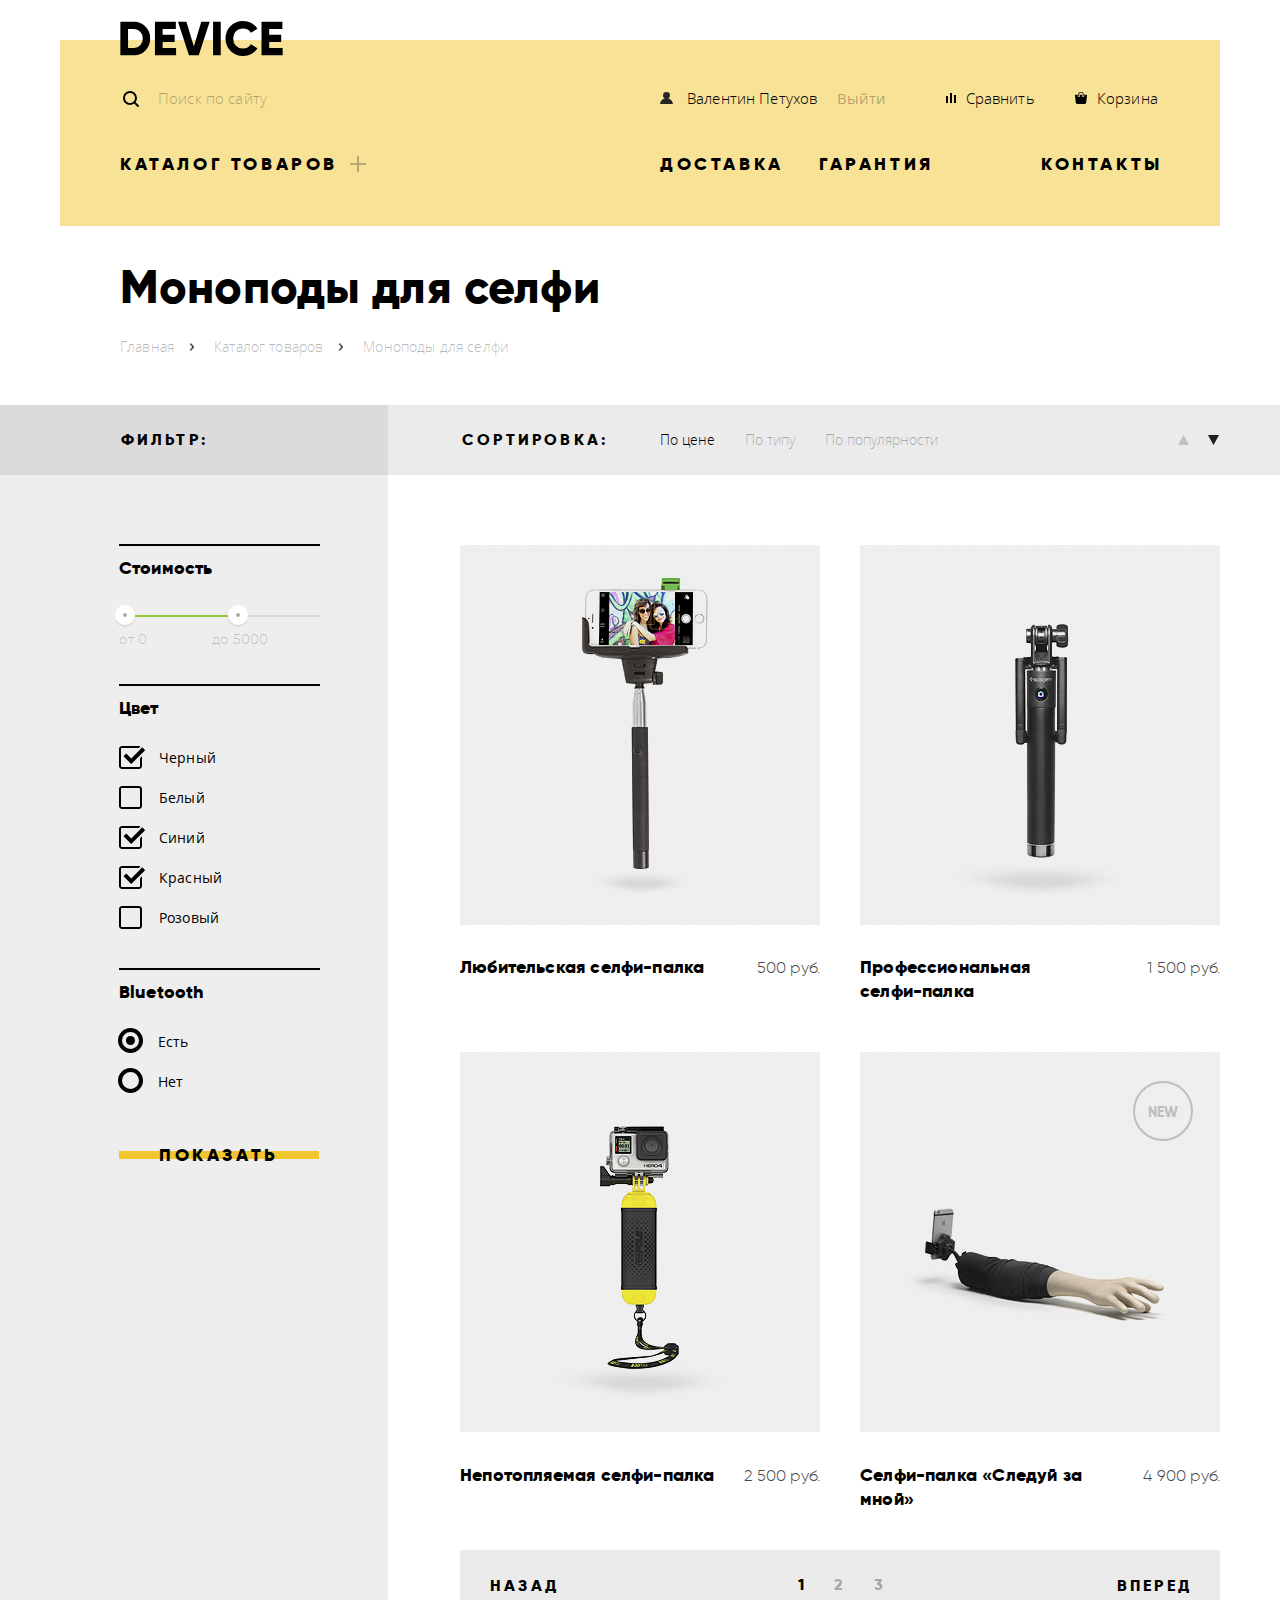
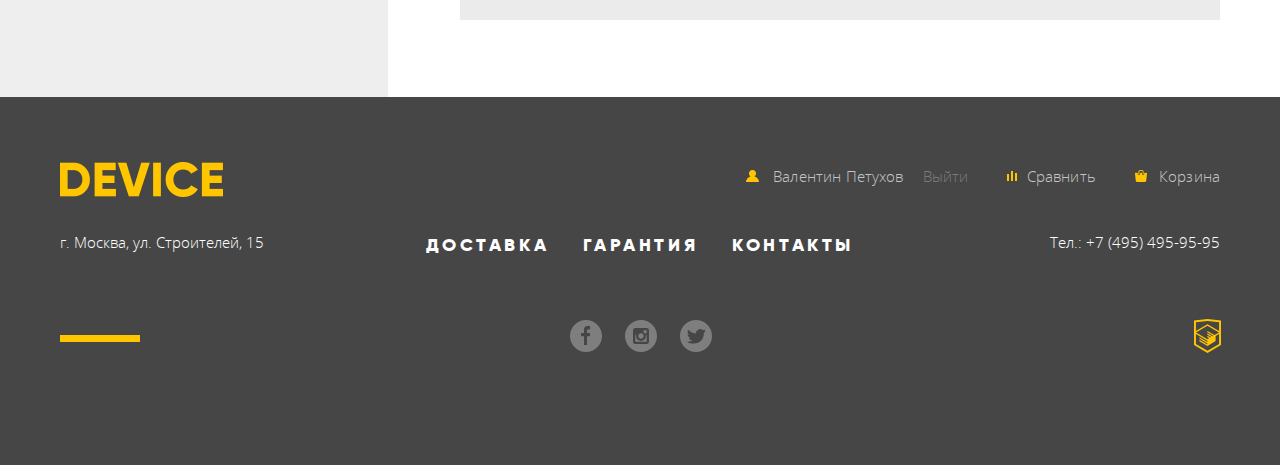
==== commit 15dbfaf9: "Добавляет стили" ====
--- a/catalog.html
+++ b/catalog.html
@@ -199,10 +199,10 @@
                     <a href="#"><h3 class="catalog-item-desc-title">Любительская селфи-палка</h3></a>
                     <span class="catalog-item-desc-price">500 руб.</span>
                   </div>
-                  <div class="catalog-item-hover">
-                    <a class="catalog-btn btn" href="#">В корзину</a>
-                    <a class="catalog-item-add" href="#">Добавить к сравнению</a>
-                  </div>
+                  <ul class="catalog-item-hover">
+                    <li><a class="catalog-btn btn" href="#">В корзину</a></li>
+                    <li><a class="catalog-item-add" href="#">Добавить к сравнению</a></li>
+                  </ul>
                 </article>
               </li>
               <li class="catalog-item">
@@ -212,10 +212,10 @@
                     <a href="#"><h3 class="catalog-item-desc-title catalog-title-short">Профессиональная селфи-палка</h3></a>
                     <span class="catalog-item-desc-price">1 500 руб.</span>
                   </div>
-                  <div class="catalog-item-hover">
-                    <a class="catalog-btn btn" href="#">В корзину</a>
-                    <a class="catalog-item-add" href="#">Добавить к сравнению</a>
-                  </div>
+                  <ul class="catalog-item-hover">
+                    <li><a class="catalog-btn btn" href="#">В корзину</a></li>
+                    <li><a class="catalog-item-add" href="#">Добавить к сравнению</a></li>
+                  </ul>
                 </article>
               </li>
               <li class="catalog-item">
@@ -225,10 +225,10 @@
                     <a href="#"><h3 class="catalog-item-desc-title">Непотопляемая селфи-палка</h3></a>
                     <span class="catalog-item-desc-price">2 500 руб.</span>
                   </div>
-                  <div class="catalog-item-hover">
-                    <a class="catalog-btn btn" href="#">В корзину</a>
-                    <a class="catalog-item-add" href="#">Добавить к сравнению</a>
-                  </div>
+                  <ul class="catalog-item-hover">
+                    <li><a class="catalog-btn btn" href="#">В корзину</a></li>
+                    <li><a class="catalog-item-add" href="#">Добавить к сравнению</a></li>
+                  </ul>
                 </article>
               </li>
               <li class="catalog-item">
@@ -239,10 +239,10 @@
                     <a href="#"><h3 class="catalog-item-desc-title">Селфи-палка &laquo;Следуй за мной&raquo;</h3></a>
                     <span class="catalog-item-desc-price">4 900 руб.</span>
                   </div>
-                  <div class="catalog-item-hover">
-                    <a class="catalog-btn btn" href="#">В корзину</a>
-                    <a class="catalog-item-add" href="#">Добавить к сравнению</a>
-                  </div>
+                  <ul class="catalog-item-hover">
+                    <li><a class="catalog-btn btn" href="#">В корзину</a></li>
+                    <li><a class="catalog-item-add" href="#">Добавить к сравнению</a></li>
+                  </ul>
                 </article>
               </li>
             </ul>
@@ -252,18 +252,14 @@
             <li>
               <a class="pagination-list-control pagination-list-control-prev" href="#">Назад</a>
             </li>
-            <li class="pagination__list-wrap">
-              <ul class="pagination-page-list">
-                <li class="pagination-page-item  pagination-page-item-active">
-                  <a href="#">1</a>
-                </li>
-                <li class="pagination-page-item">
-                  <a href="#">2</a>
-                </li>
-                <li class="pagination-page-item">
-                  <a href="#">3</a>
-                </li>
-              </ul>
+            <li>
+              <a class="pagination-list-control pagination-item-active" href="#">1</a>
+            </li>
+            <li>
+              <a class="pagination-list-control pagination-item" href="#">2</a>
+            </li>
+            <li>
+              <a class="pagination-list-control pagination-item" href="#">3</a>
             </li>
             <li>
               <a class="pagination-list-control pagination-control-next" href="#">Вперед</a>
--- a/css/style.css
+++ b/css/style.css
@@ -30,6 +30,90 @@
        url("../fonts/opensanslight.woff") format("woff");
 }
 
+@-webkit-keyframes bounce {
+  0% {
+    -webkit-transform: translateY(-2000px) translate(-50%, -50%);
+            transform: translateY(-2000px) translate(-50%, -50%);
+  }
+  70% {
+    -webkit-transform: translateY(30px) translate(-50%, -50%);
+            transform: translateY(30px) translate(-50%, -50%);
+  }
+  90% {
+    -webkit-transform: translateY(-10px) translate(-50%, -50%);
+            transform: translateY(-10px) translate(-50%, -50%);
+  }
+  100% {
+    -webkit-transform: translateY(0) translate(-50%, -50%);
+            transform: translateY(0) translate(-50%, -50%);
+  }
+}
+
+@keyframes bounce {
+  0% {
+    -webkit-transform: translateY(-2000px) translate(-50%, -50%);
+            transform: translateY(-2000px) translate(-50%, -50%);
+  }
+  70% {
+    -webkit-transform: translateY(30px) translate(-50%, -50%);
+            transform: translateY(30px) translate(-50%, -50%);
+  }
+  90% {
+    -webkit-transform: translateY(-10px) translate(-50%, -50%);
+            transform: translateY(-10px) translate(-50%, -50%);
+  }
+  100% {
+    -webkit-transform: translateY(0) translate(-50%, -50%);
+            transform: translateY(0) translate(-50%, -50%);
+  }
+}
+
+@-webkit-keyframes shake {
+  0%,
+  100% {
+    -webkit-transform: translate(-50%, -50%) translateX(0);
+            transform: translate(-50%, -50%) translateX(0);
+  }
+  10%,
+  30%,
+  50%,
+  70%,
+  90% {
+    -webkit-transform: translate(-50%, -50%) translateX(-10px);
+            transform: translate(-50%, -50%) translateX(-10px);
+  }
+  20%,
+  40%,
+  60%,
+  80% {
+    -webkit-transform: translate(-50%, -50%) translateX(10px);
+            transform: translate(-50%, -50%) translateX(10px);
+  }
+}
+
+@keyframes shake {
+  0%,
+  100% {
+    -webkit-transform: translate(-50%, -50%) translateX(0);
+            transform: translate(-50%, -50%) translateX(0);
+  }
+  10%,
+  30%,
+  50%,
+  70%,
+  90% {
+    -webkit-transform: translate(-50%, -50%) translateX(-10px);
+            transform: translate(-50%, -50%) translateX(-10px);
+  }
+  20%,
+  40%,
+  60%,
+  80% {
+    -webkit-transform: translate(-50%, -50%) translateX(10px);
+            transform: translate(-50%, -50%) translateX(10px);
+  }
+}
+
 body {
   margin: 0;
   padding: 0;
@@ -219,7 +303,7 @@
   color: rgba(0, 0, 0, 0.3);
   font-size: 15px;
   font-weight: 300;
-  line-height: 30px;
+  line-height: 50px;
   letter-spacing: 0.15px;
 }
 
@@ -252,10 +336,12 @@
 }
 
 .header-search-input:hover::-moz-placeholder {
+  padding-top: 20px;
+
   color: rgba(0, 0, 0, 0.6);
   font-size: 15px;
   font-weight: 300;
-  line-height: 30px;
+  line-height: 50px;
 }
 
 .header-search-input:hover:-ms-input-placeholder {
@@ -276,14 +362,6 @@
 .header-search-input:focus::-webkit-input-placeholder {
   font-size: 0px;
 }
-
-/*.header-search-input:focus::-moz-placeholder {
-  font-size: 0px;
-}
-
-.header-search-input:hover:-moz-placeholder {
-  font-size: 0px;
-}*/
 
 .header-search-input:hover:-ms-input-placeholder {
   font-size: 0px;
@@ -505,6 +583,11 @@
   opacity: 0.3;
 
   cursor: pointer;
+}
+
+.header-menu-catalog-link:hover::after,
+.header-menu-catalog-link:active::after {
+  opacity: 0.3;
 }
 
 .header-submenu {
@@ -1317,6 +1400,10 @@
   background-repeat: no-repeat;
 }
 
+.contacts-map {
+  cursor: pointer;
+}
+
 .about-btn {
   width: 260px;
 }
@@ -1503,34 +1590,6 @@
   opacity: 1;
 }
 
-.footer-academy-logo {
-  position: relative;
-
-  width: 27px;
-  height: 35px;
-}
-
-.footer-academy-logo::before {
-  content: "";
-  position: absolute;
-  left: 482px;
-  top: 35px;
-
-  width: 28px;
-  height: 35px;
-
-  background-image: url("../img/logo-html.svg");
-  background-repeat: no-repeat;
-}
-
-.footer-academy-logo:hover::before {
-  opacity: 0.6;
-}
-
-.footer-academy-logo:active::before {
-  opacity: 0.3;
-}
-
 .footer-services-list {
   display: flex;
   flex-wrap: wrap;
@@ -1571,12 +1630,40 @@
 }
 
 .footer-third-line {
-  position: relative;
-  
   display: flex;
   flex-wrap: wrap;
   justify-content: center;
-}
+  align-items: center;
+}
+
+.footer-academy-logo {
+  position: relative;
+
+  width: 27px;
+  height: 35px;
+}
+
+.footer-academy-logo::before {
+  content: "";
+  position: absolute;
+  left: 482px;
+  top: 2px;
+
+  width: 28px;
+  height: 35px;
+
+  background-image: url("../img/logo-html.svg");
+  background-repeat: no-repeat;
+}
+
+.footer-academy-logo:hover::before {
+  opacity: 0.6;
+}
+
+.footer-academy-logo:active::before {
+  opacity: 0.3;
+}
+
 
 .footer-socials-list {
   display: flex;
@@ -1665,10 +1752,16 @@
   transform: translate(-50%, -50%);
 
   box-shadow: 0 10px 20px rgba(4, 6, 6, 0.2);
+  z-index: 10;
 }
 
 .message {
   display: none;
+}
+
+.message-active {
+  display: block;
+  
   width: 760px;
   min-height: 386px;
 
@@ -1678,6 +1771,18 @@
   padding-bottom: 76px;
 
   background-color: white;
+
+  -webkit-animation-name: bounce;
+          animation-name: bounce;
+  -webkit-animation-duration: 0.6s;
+          animation-duration: 0.6s;
+}
+
+.message-error {
+  -webkit-animation-name: shake;
+          animation-name: shake;
+  -webkit-animation-duration: 0.6s;
+          animation-duration: 0.6s;
 }
 
 .popup-form {
@@ -1863,7 +1968,8 @@
   cursor: pointer;
 }
 
-.btn-close {
+.about-btn-close,
+.map-btn-close {
   position: absolute;
   top: 22px;
   right: 22px;
@@ -1879,7 +1985,8 @@
   cursor: pointer;
 }
 
-.btn-close::before {
+.about-btn-close::before,
+.map-btn-close::before {
   content: "";
   position: absolute;
   top: 50%;
@@ -1892,7 +1999,8 @@
   transform: translate(-50%, -50%) rotate(45deg);
 }
 
-.btn-close::after {
+.about-btn-close::after,
+.map-btn-close::after {
   content: "";
   position: absolute;
   top: 50%;
@@ -1905,18 +2013,29 @@
   transform: translate(-50%, -50%) rotate(135deg);
 }
 
-.btn-close:hover {
+.about-btn-close:hover,
+.map-btn-close:hover {
   opacity: 1;
 }
 
-.btn-close:active {
+.about-btn-close:active,
+.map-btn-close:active {
   opacity: 0.3;
 }
 
 .map {
   display: none;
+}
+
+.map-active {
+  display: block;
   width: 960px;
   height: 560px;
+
+  -webkit-animation-name: bounce;
+          animation-name: bounce;
+  -webkit-animation-duration: 0.6s;
+          animation-duration: 0.6s;
 }
 
 .link-user {
@@ -2549,6 +2668,8 @@
 
 .catalog-item-desc {
   position: relative;
+
+  cursor: pointer;
 }
 
 .catalog-item-desc img {
@@ -2606,7 +2727,10 @@
   align-items: center;
   width: 360px;
   height: 380px;
-  
+  margin: 0;
+  padding: 0;
+
+  list-style: none;
   text-align: center;
   background-color: rgba(238, 238, 238, 0.7);
 }
@@ -2682,6 +2806,7 @@
   padding-right: 30px;
   padding-bottom: 22px;
   padding-left: 30px;
+  margin-right: 185px;
 }
 
 .pagination-control-next {
@@ -2691,26 +2816,9 @@
   padding-right: 28px;
   padding-bottom: 22px;
   padding-left: 32px;
+  margin-left: 170px;
 
   text-align: right;
-}
-
-.pagination-page-list {
-  display: flex;
-  justify-content: center;
-  align-items: center;
-  margin: 0;
-  padding: 0;
-  margin-left: 13px;
-  margin-top: 5px;
-
-  list-style: none;
-}
-
-.pagination-page-item {
-  width: 40px;
-
-  text-align: center;
 }
 
 .pagination-list-control {
@@ -2725,39 +2833,32 @@
   cursor: pointer;
 }
 
-.pagination-list-control:hover {
-  background-color: rgba(0, 0, 0, 0.08);
-}
-
-.pagination-list-control:active {
+.pagination-item {
   color: rgba(0, 0, 0, 0.3);
 }
 
-.pagination-page-item a {
-  font-weight: 800;
-  font-size: 16px;
-  line-height: 24px;
-  font-family: "Gilroy", "Arial", sans-serif;
-  color: #000000;
-  letter-spacing: 0.2em;
-
-  opacity: 0.3;
-}
-
-.pagination-page-item a:hover {
-  opacity: 0.6;
-}
-
-.pagination-page-item a:active {
-  opacity: 1;
-}
-
-.pagination-page-item-active a {
-  opacity: 1;
-}
-
-.pagination-page-item-active a:hover {
-  opacity: 1;
+.pagination-item-active {
+  color: rgba(0, 0, 0, 1);
+}
+
+.pagination-list-control-prev:hover,
+.pagination-control-next:hover {
+  background-color: #d9d9d9;
+}
+
+.pagination-list-control-prev:active,
+.pagination-control-next:active {
+  color: rgba(0, 0, 0, 0.3);
+}
+
+.pagination-item-active:hover,
+.pagination-item:hover {
+  color: rgba(0, 0, 0, 0.6);
+}
+
+.pagination-item-active:active,
+.pagination-item:active {
+  color: rgba(0, 0, 0, 1);
 }
 
 .footer-user-item-user {
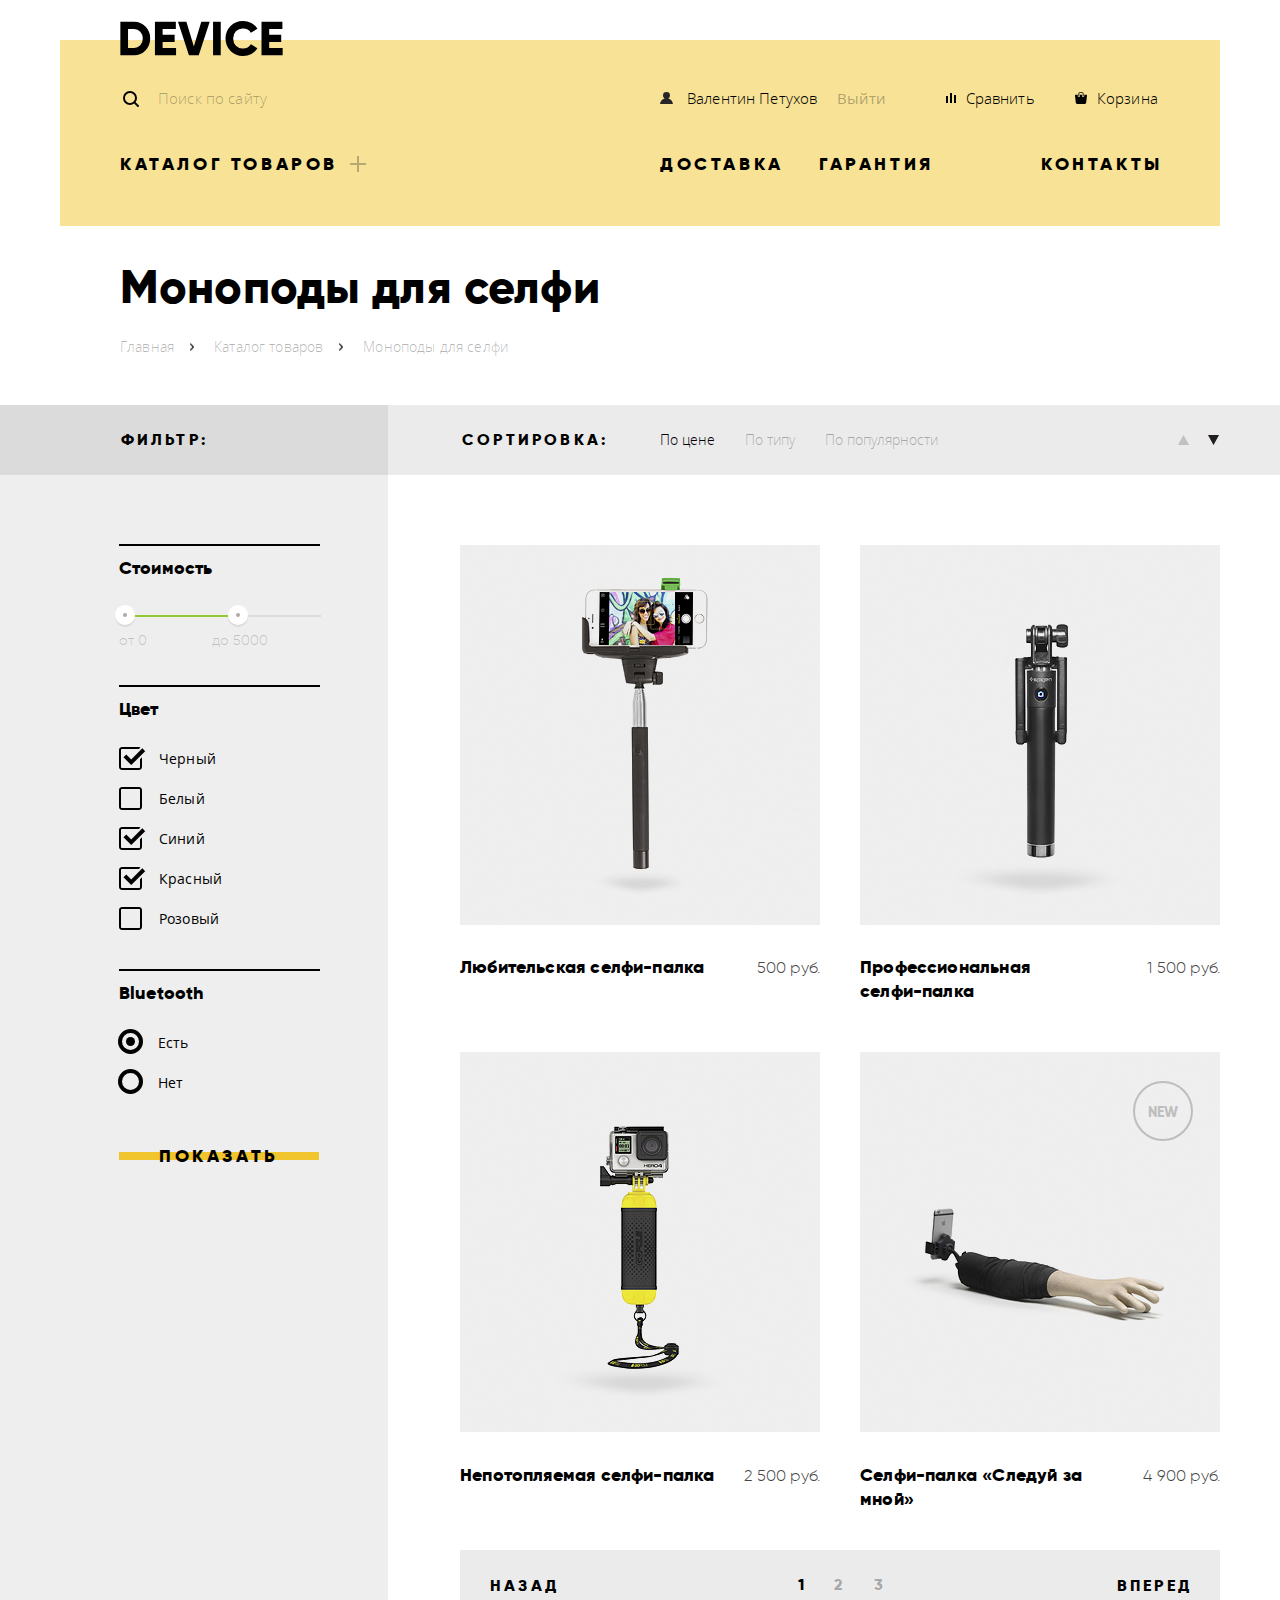
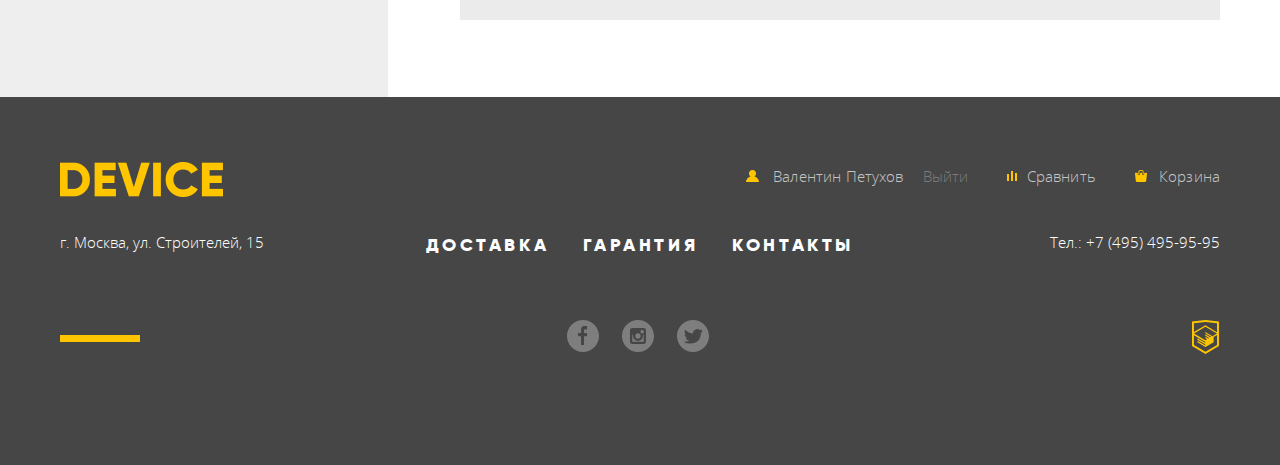
==== commit 96706de0: "Добавляет стили" ====
--- a/catalog.html
+++ b/catalog.html
@@ -42,7 +42,7 @@
                     <a href="#">Виртуальная реальность</a>
                   </li>
                   <li class="header-submenu-item">
-                    <a href="catalog.html">Моноподы для селфи</a>
+                    <a href="#">Моноподы для селфи</a>
                   </li>
                   <li class="header-submenu-item">
                     <a href="#">Экшн-камеры</a>
--- a/css/style.css
+++ b/css/style.css
@@ -364,7 +364,7 @@
 }
 
 .header-search-input:hover:-ms-input-placeholder {
-  font-size: 0px;
+  font-size: 15px;
 }
 
 .header-search-label::before {
@@ -501,15 +501,15 @@
 }
 
 .header-user-list a{
-  opacity: 1;
+  color: rgba(0, 0, 0, 1);
 }
 
 .header-user-list a:hover {
-  opacity: 0.6;
+  color: rgba(0, 0, 0, 0.6);
 }
 
 .header-user-list a:active {
-  opacity: 0.3;
+  color: rgba(0, 0, 0, 0.3);
 }
 
 .header-menu-list {
@@ -551,11 +551,11 @@
 }
 
 .header-menu-list a:hover {
-  opacity: 0.6;
+  color: rgba(0, 0, 0, 0.6);
 }
 
 .header-menu-list a:active {
-  opacity: 0.3;
+  color: rgba(0, 0, 0, 0.3);
 }
 
 .header-menu-catalog-link {
@@ -583,11 +583,6 @@
   opacity: 0.3;
 
   cursor: pointer;
-}
-
-.header-menu-catalog-link:hover::after,
-.header-menu-catalog-link:active::after {
-  opacity: 0.3;
 }
 
 .header-submenu {
@@ -678,6 +673,8 @@
 
 
 .slider {
+  position: relative;
+
   min-height: 500px;
 }
 
@@ -841,7 +838,6 @@
 }
 
 .slider-item-table-desc th {
-  
   text-align: left;
   font-family: "OpenSans", "Arial", sans-serif;
   font-weight: 300;
@@ -855,7 +851,7 @@
 .header-slider-controls-list {
   position: absolute;
   right: 77px;
-  bottom: 157px;
+  bottom: 142px;
 
   display: flex;
   justify-content: space-between;
@@ -892,9 +888,9 @@
   justify-content: space-between;
 }
 
-#product-1:checked ~ .slider-list label[for="product-1"],
-#product-2:checked ~ .slider-list label[for="product-2"],
-#product-3:checked ~ .slider-list label[for="product-3"] {
+#product-1:checked ~ .header-slider-controls-list label[for="product-1"],
+#product-2:checked ~ .header-slider-controls-list label[for="product-2"],
+#product-3:checked ~ .header-slider-controls-list label[for="product-3"] {
   background-image: url(../img/slider-button-active.svg);
 }
 
@@ -934,18 +930,29 @@
   height: 160px;
 
   background-color: rgba(240, 197, 46, 0.5);
+  pointer-events: none;
 }
 
 .category-item-pic:hover .category-img-box {
   background-color: rgba(240, 197, 46, 1);
 }
 
-.category-item-pic:active img,
+.category-item-pic:active img {
+  opacity: 0.3;
+  pointer-events: none;
+}
+
 .category-item-pic:active .category-item-title {
-  opacity: 0.3
+  color: rgba(0, 0, 0, 0.3);
+  pointer-events: none;
+}
+
+.category-item-title:active {
+  color: rgba(0, 0, 0, 0.3);
 }
 
 .category-item-title {
+  position: relative;
   width: 160px;
   padding-top: 15px;
 
@@ -1004,11 +1011,6 @@
   z-index: -1;
 }
 
-/*.gradient {
-  background-image: linear-gradient(to bottom, rgba(255, 255, 255, 0) 26%, rgba(229, 229, 229) 26%, rgba(229, 229, 229) 100%);
-  z-index: 0;
-}*/
-
 .services-wrap {
   display: flex;
 }
@@ -1051,7 +1053,6 @@
   margin-bottom: 22px;
   padding-top: 10px;
   padding-bottom: 10px;
-  /*padding-left: 3px;*/
 
   font-weight: 800;
   font-size: 18px;
@@ -1065,6 +1066,10 @@
   cursor: pointer;
 }
 
+.services-slider-controls-label:active {
+  color: #f7e184;
+}
+
 .services-slider-controls-label::before {
   content: "";
   position: absolute;
@@ -1085,6 +1090,20 @@
   height: 40px;
 
   transition: all 0.3s linear;
+}
+
+.services-slider-controls-label:active::before {
+  content: "";
+  position: absolute;
+  top: 50%;
+  left: 0;
+  transform: translateY(-50%);
+  z-index: -1;
+
+  width: 160px;
+  height: 40px;
+
+  background-color: #000000;
 }
 
 .services-slider-controls-label::after {
@@ -1632,25 +1651,25 @@
 .footer-third-line {
   display: flex;
   flex-wrap: wrap;
-  justify-content: center;
-  align-items: center;
+  justify-content: flex-end;
 }
 
 .footer-academy-logo {
   position: relative;
 
-  width: 27px;
-  height: 35px;
+  min-width: 28px;
+  min-height: 35px;
+  margin-top: 35px;
 }
 
 .footer-academy-logo::before {
   content: "";
   position: absolute;
-  left: 482px;
-  top: 2px;
-
-  width: 28px;
-  height: 35px;
+  left: 0px;
+  top: 0;
+
+  min-width: 28px;
+  min-height: 35px;
 
   background-image: url("../img/logo-html.svg");
   background-repeat: no-repeat;
@@ -1672,7 +1691,7 @@
   width: 142px;
   margin-top: 5px;
   padding-top: 30px;
-  margin-left: -12px;
+  margin-right: 483px;
 
   list-style: none;
 }
@@ -1743,7 +1762,6 @@
 .footer-socials-item-twitter:active::before  {
   opacity: 0.1;
 }
-
 
 .popup {
   position: fixed;
@@ -1799,7 +1817,7 @@
 }
 
 .popup-form-field:first-child {
-  padding-right: 40px;
+  margin-right: 35px;
 }
 
 .popup-form-label {
@@ -1815,8 +1833,9 @@
 }
 
 .popup-form-input {
-  width: 360px;
+  width: 341px;
   height: 50px;
+  padding-left: 19px;
 
   font-weight: 400;
   font-size: 14px;
@@ -1827,14 +1846,19 @@
   background-color: rgba(230, 230, 230, 0.5);
   border: none;
 }
+.popup-form-input-message {
+  padding-left: 19px;
+  padding-top: 15px;
+}
 
 .popup-form-input:hover {
   background-color: rgba(230, 230, 230, 0.8);
 }
 
 .popup-form-input:focus {
-  width: 354px;
+  width: 335px;
   height: 44px;
+
   background-color: #ffffff;
   border: 3px solid rgba(240, 197, 46, 0.5);
 }
@@ -1844,47 +1868,39 @@
 }
 
 .message input::-webkit-input-placeholder {
-  padding-left: 20px;
   color: rgba(70, 70, 70, 0.4);
 }
 
 .message input:-ms-input-placeholder {
-  padding-left: 20px;
   color: rgba(70, 70, 70, 0.4);
 }
 
 .message input::-ms-input-placeholder {
-  padding-left: 20px;
   color: rgba(70, 70, 70, 0.4);
 }
 
 .message input::placeholder {
-  padding-left: 20px;
   color: rgba(70, 70, 70, 0.4);
 }
 
+.popup-form-input::-moz-placeholder {
+  color: rgba(70, 70, 70, 0.4);
+}
+
 .message input:focus::-webkit-input-placeholder {
-  width: 354px;
-  height: 44px;
-  padding-left: 17px;
+  font-size: 0px;
 }
 
 .message input:focus:-ms-input-placeholder {
-  width: 354px;
-  height: 44px;
-  padding-left: 17px;
+  font-size: 0px;
 }
 
 .message input:focus::-ms-input-placeholder {
-  width: 354px;
-  height: 44px;
-  padding-left: 17px;
+  font-size: 0px;
 }
 
 .message input:focus::placeholder {
-  width: 354px;
-  height: 44px;
-  padding-left: 17px;
+  font-size: 0px;
 }
 
 .popup-form p:nth-child(3) {
@@ -1892,7 +1908,7 @@
 }
 
 .message textarea {
-  width: 760px;
+  width: 741px;
   height: 156px;
   
   font-size: 14px;
@@ -1908,53 +1924,53 @@
 }
 
 .message textarea:focus {
-  width: 754px;
+  width: 735px;
   height: 150px;
+  /*padding-left: 16px;*/
+
   background-color: #ffffff;
   border: 3px solid rgba(240, 197, 46, 0.5);
 }
 
 .message textarea::-webkit-input-placeholder {
-  padding-top: 18px;
-  padding-left: 20px;
   color: rgba(70, 70, 70, 0.4);
 }
 
 .message textarea:-ms-input-placeholder {
-  padding-left: 20px;
+  color: rgba(70, 70, 70, 0.4);
+}
+
+.message textarea::-ms-input-placeholder {
+  color: rgba(70, 70, 70, 0.4);
+}
+
+.message textarea::placeholder {
+  color: rgba(70, 70, 70, 0.4);
+}
+
+.message textarea:-moz-placeholder {
   padding-top: 18px;
   color: rgba(70, 70, 70, 0.4);
 }
 
-.message textarea::-ms-input-placeholder {
-  padding-left: 20px;
-  padding-top: 18px;
-  color: rgba(70, 70, 70, 0.4);
-}
-
-.message textarea::placeholder {
-  padding-left: 20px;
-  padding-top: 18px;
-  color: rgba(70, 70, 70, 0.4);
-}
-
 .message textarea:focus::-webkit-input-placeholder {
-  padding-left: 17px;
   padding-top: 15px;
 }
 
 .message textarea:focus:-ms-input-placeholder {
-  padding-left: 17px;
   padding-top: 15px;
 }
 
 .message textarea:focus::-ms-input-placeholder {
-  padding-left: 17px;
   padding-top: 15px;
 }
 
 .message textarea:focus::placeholder {
-  padding-left: 17px;
+  padding-top: 15px;
+  font-size: 0px;
+}
+
+.message textarea:focus::-moz-placeholder {
   padding-top: 15px;
 }
 
@@ -2297,6 +2313,7 @@
 
 .filter-range-input {
   width: 70px;
+  height: 25px;
   margin: 0;
   padding: 0;
 
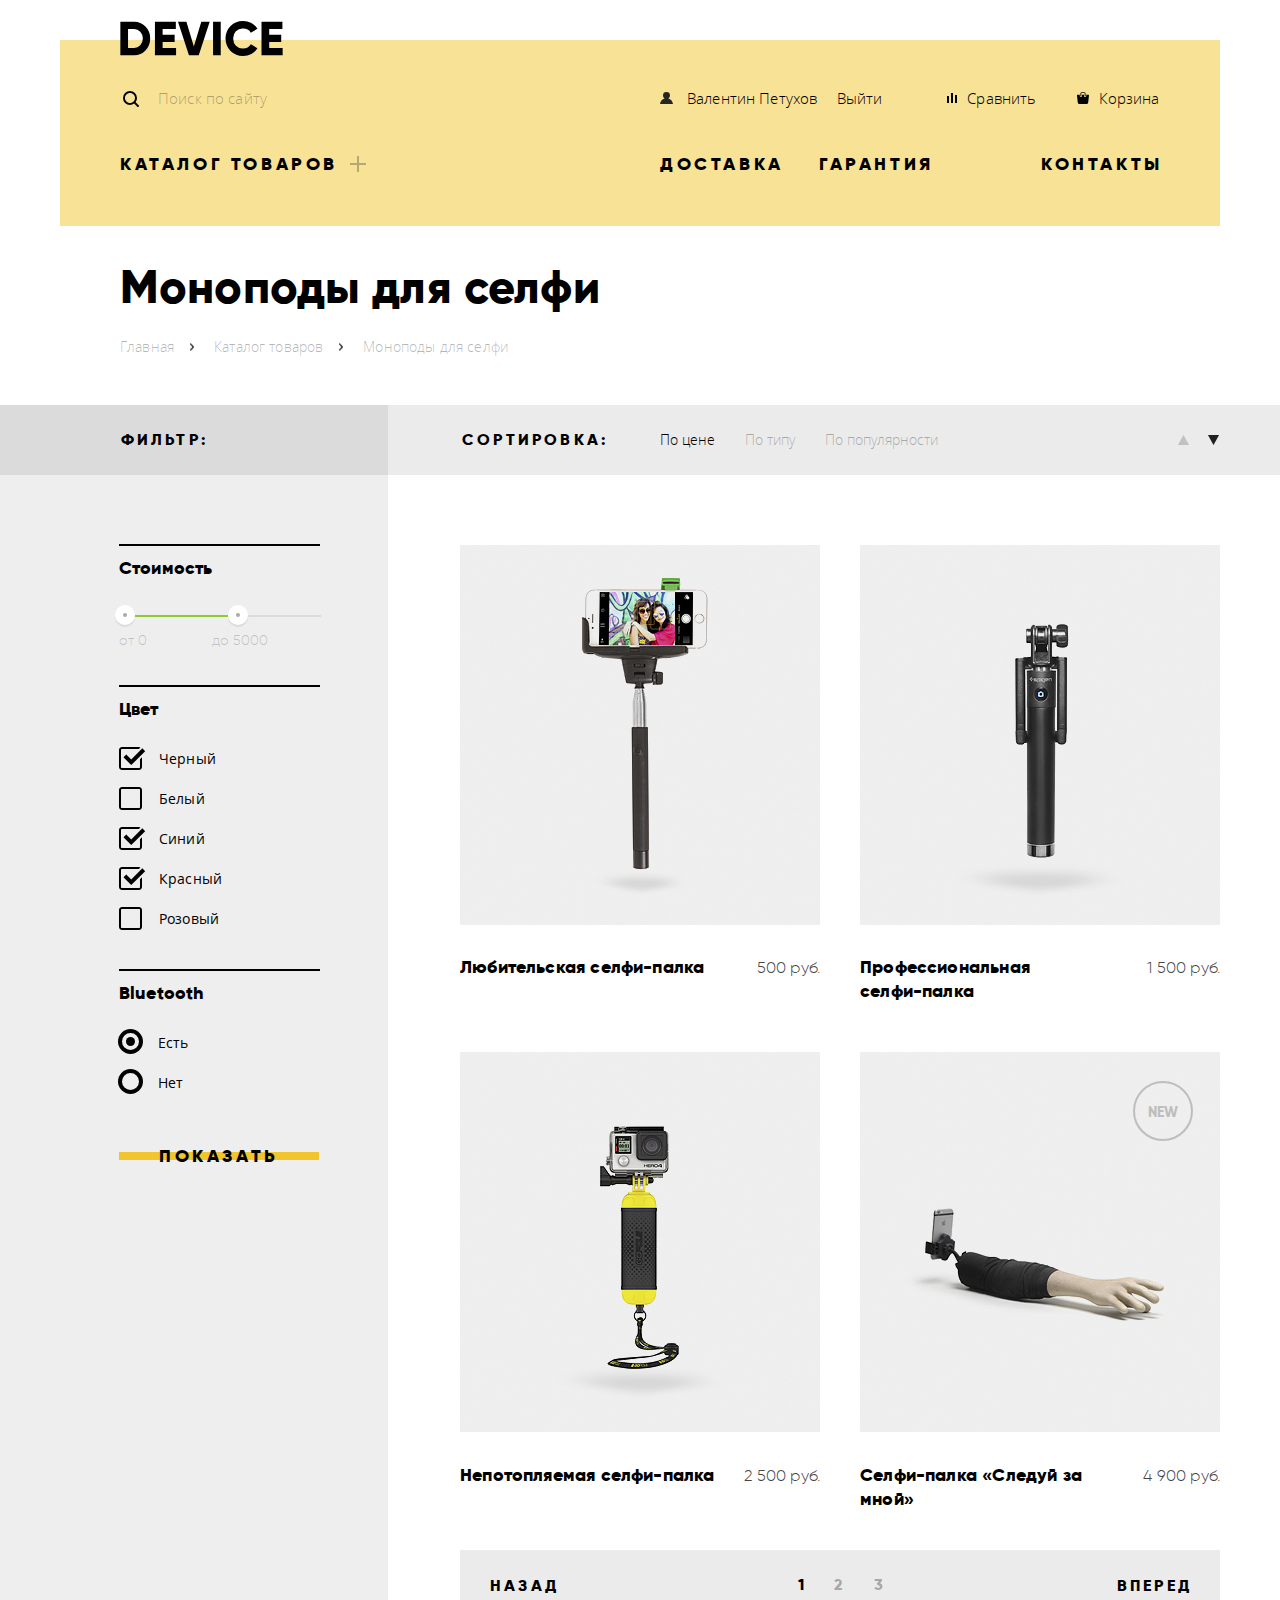
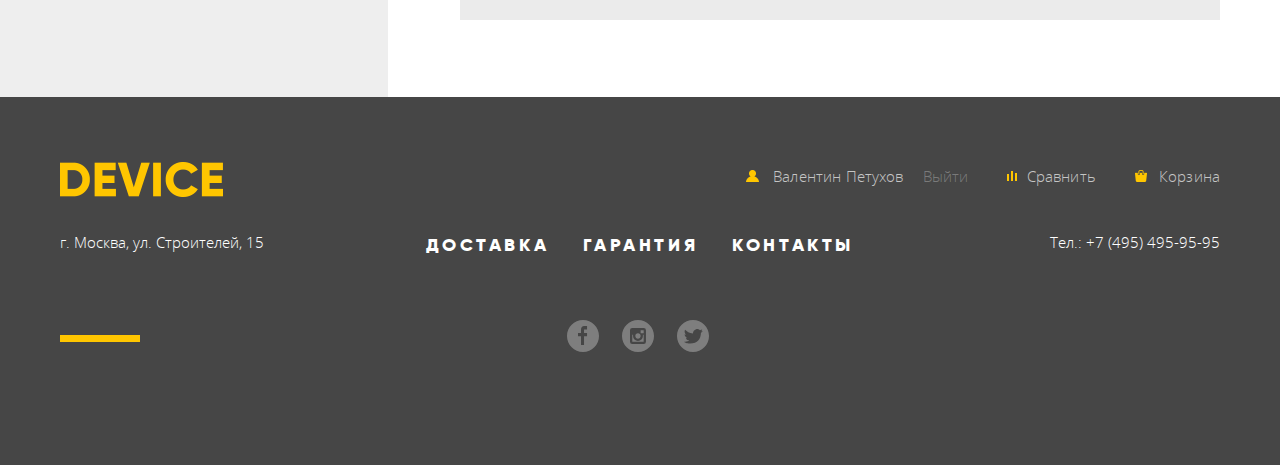
==== commit a1491cac: "Добавляет изменения согласно замечаниям" ====
--- a/catalog.html
+++ b/catalog.html
@@ -3,8 +3,8 @@
   <head>
     <meta charset="utf-8">
     <title>HTML Academy: Девайс</title>
-    <link rel="stylesheet" href="css/normalize.css">
-    <link rel="stylesheet" href="css/style.css">
+    <link rel="stylesheet" href="css/normalize.min.css">
+    <link rel="stylesheet" href="css/style.min.css">
   </head>
   <body>
     <header class="header container">
@@ -22,7 +22,7 @@
           </li>
           <li class="header-user-item link-user">
             <a class="header-user-item-user" href="#">Валентин Петухов</a>
-            <button class="header-user-item-button" type="submit">Выйти</button>
+            <a class="header-user-item-link" href="#">Выйти</a>
           </li>
           <li class="header-user-item link-compare">
             <a class="header-user-item-compare" href="#">Сравнить</a>
--- a/css/style.min.css
+++ b/css/style.min.css
@@ -0,0 +1 @@
+@-webkit-keyframes bounce{0%{-webkit-transform:translateY(-2000px) translate(-50%,-50%);transform:translateY(-2000px) translate(-50%,-50%)}70%{-webkit-transform:translateY(30px) translate(-50%,-50%);transform:translateY(30px) translate(-50%,-50%)}90%{-webkit-transform:translateY(-10px) translate(-50%,-50%);transform:translateY(-10px) translate(-50%,-50%)}to{-webkit-transform:translateY(0) translate(-50%,-50%);transform:translateY(0) translate(-50%,-50%)}}@keyframes bounce{0%{-webkit-transform:translateY(-2000px) translate(-50%,-50%);transform:translateY(-2000px) translate(-50%,-50%)}70%{-webkit-transform:translateY(30px) translate(-50%,-50%);transform:translateY(30px) translate(-50%,-50%)}90%{-webkit-transform:translateY(-10px) translate(-50%,-50%);transform:translateY(-10px) translate(-50%,-50%)}to{-webkit-transform:translateY(0) translate(-50%,-50%);transform:translateY(0) translate(-50%,-50%)}}@-webkit-keyframes shake{0%,to{-webkit-transform:translate(-50%,-50%) translateX(0);transform:translate(-50%,-50%) translateX(0)}10%,30%,50%,70%,90%{-webkit-transform:translate(-50%,-50%) translateX(-10px);transform:translate(-50%,-50%) translateX(-10px)}20%,40%,60%,80%{-webkit-transform:translate(-50%,-50%) translateX(10px);transform:translate(-50%,-50%) translateX(10px)}}@keyframes shake{0%,to{-webkit-transform:translate(-50%,-50%) translateX(0);transform:translate(-50%,-50%) translateX(0)}10%,30%,50%,70%,90%{-webkit-transform:translate(-50%,-50%) translateX(-10px);transform:translate(-50%,-50%) translateX(-10px)}20%,40%,60%,80%{-webkit-transform:translate(-50%,-50%) translateX(10px);transform:translate(-50%,-50%) translateX(10px)}}@font-face{font-family:"Gilroy";font-weight:800;font-style:normal;src:url(../fonts/gilroyextrabold.woff2) format("woff2"),url(../fonts/gilroyextrabold.woff) format("woff")}@font-face{font-family:"Gilroy";font-weight:300;font-style:normal;src:url(../fonts/gilroylight.woff2) format("woff2"),url(../fonts/gilroylight.woff) format("woff")}@font-face{font-family:"OpenSans";font-weight:400;font-style:normal;src:url(../fonts/opensans.woff2) format("woff2"),url(../fonts/opensans.woff) format("woff")}@font-face{font-family:"OpenSans";font-weight:300;font-style:normal;src:url(../fonts/opensanslight.woff2) format("woff2"),url(../fonts/opensanslight.woff) format("woff")}body{margin:0;padding:0;font-family:"OpenSans","Arial",sans-serif;font-weight:400;font-size:16px;letter-spacing:.15px;background-color:#fff}a{text-decoration:none;color:#000}img{max-width:100%;height:auto}.visually-hidden{position:absolute;width:1px;height:1px;margin:-1px;padding:0;border:0;clip:rect(0 0 0 0);overflow:hidden}.container{width:1160px;margin:0 auto}.btn,.header{position:relative;color:#000}.btn{display:inline-block;text-align:center;vertical-align:center;font-family:"Gilroy","Arial",sans-serif;font-weight:800;font-size:18px;line-height:24px;text-transform:uppercase;letter-spacing:3.6px;z-index:5}.btn::before{content:"";position:absolute;left:0;top:50%;transform:translateY(-50%);width:100%;height:8px;background-color:#f0c52e;z-index:-1}.btn:hover::before{top:10px;height:40px;transition:all .3s linear}.btn:active{color:rgba(0,0,0,.3)}.header{width:1040px;min-height:186px;margin-top:40px;padding:0 60px;background-color:#f7e296}.header-logo img{position:absolute;top:-19px;left:60px}.header-logo img:hover{opacity:.6}.header-logo img:active{opacity:.3}.header-user-list{display:flex;flex-wrap:wrap;margin:0;padding:0}.header-user-item{margin-top:33px;font-family:"OpenSans","Arial",sans-serif;font-size:15px;font-weight:300;line-height:2;letter-spacing:.15px;color:#000;list-style:none}.header-search{position:relative;display:flex;flex-wrap:wrap;align-items:flex-end;width:540px}.header-search-input{width:317px;height:50px;margin-left:38px;padding:0;text-align:left;font-size:15px;font-weight:300;line-height:30px;letter-spacing:.15px;border:0;color:#000;outline:0;background-color:transparent;cursor:pointer}.header-search-label{position:absolute;left:3px;top:18px;width:18px;height:18px;background-image:url(../img/search.svg);background-repeat:no-repeat;cursor:pointer}.header-search-input::placeholder{color:rgba(0,0,0,.3);font-size:15px;font-weight:300;line-height:30px;letter-spacing:.15px}.header-search-input::-moz-placeholder{padding-top:20px;color:rgba(0,0,0,.3);font-size:15px;font-weight:300;line-height:50px;letter-spacing:.15px}.header-search-input::-webkit-input-placeholder{color:rgba(0,0,0,.3);font-size:15px;font-weight:300;line-height:30px}.header-search-input:-ms-input-placeholder{color:rgba(0,0,0,.3);font-size:15px;font-weight:300;line-height:30px}.header-search-input:hover::placeholder{color:rgba(0,0,0,.6);font-size:15px;font-weight:300;line-height:30px}.header-search-input:hover::-webkit-input-placeholder{color:rgba(0,0,0,.6);font-size:15px;font-weight:300;line-height:30px}.header-search-input:hover::-moz-placeholder{padding-top:20px;color:rgba(0,0,0,.6);font-size:15px;font-weight:300;line-height:50px}.header-search-input:hover:-ms-input-placeholder{color:rgba(0,0,0,.6);font-size:15px;font-weight:300;line-height:30px}.header-search-input:focus{color:#000}.header-search-input:focus::placeholder{opacity:0}.header-search-input:focus::-webkit-input-placeholder,.message input:focus::-webkit-input-placeholder,.message textarea:focus::-webkit-input-placeholder{opacity:0}.header-search-input:focus:-ms-input-placeholder,.header-search-input:focus::-ms-input-placeholder,.message input:focus:-ms-input-placeholder,.message input:focus::-ms-input-placeholder,.message textarea:focus:-ms-input-placeholder,.message textarea:focus::-ms-input-placeholder{opacity:0}.header-search-label::before{content:"";position:absolute;top:30px;left:0;display:none;width:352px;height:2px;background-color:#000}.header-search-input:focus~.header-search-label::before{display:block}.header-search-btn{display:none;width:85px;min-height:49px;color:#000;background-color:transparent;font-size:15px;font-weight:300;line-height:2;letter-spacing:.15px;border:2px solid #000;cursor:pointer}.header-search-input:focus~.header-search-btn{display:block;color:#000;background-color:transparent}.header-search-input:focus~.header-search-btn:hover{display:block;color:#fff;background-color:#000}.header-search-input~.header-search-btn:active{display:block;color:rgba(255,255,255,.3);background-color:#000}.link-enter{margin-top:43px}.header-user-item-enter{position:relative;padding-left:27px;margin-right:217px}.header-user-item-enter::before{content:"";position:absolute;left:0;top:50%;transform:translateY(-50%);width:13px;height:12px;background-image:url(../img/enter.svg);background-repeat:no-repeat;cursor:pointer}.link-compare{margin-top:43px}.header-user-item-compare{position:relative;padding-left:20px;margin-right:40px}.header-user-item-compare::before{left:0;width:10px;height:10px;background-image:url(../img/compare.svg)}.link-cart{margin-top:43px}.header-user-item-cart{position:relative;padding-left:22px}.header-menu-catalog-link::after,.header-user-item-cart::before,.header-user-item-compare::before{content:"";position:absolute;top:50%;transform:translateY(-50%);background-repeat:no-repeat;cursor:pointer}.header-user-item-cart::before{left:0;width:12px;height:12px;background-image:url(../img/cart.svg)}.header-user-list a{color:#000}.header-user-list a:hover{color:rgba(0,0,0,.6)}.header-user-list a:active{color:rgba(0,0,0,.3)}.header-menu-list{display:flex;flex-wrap:wrap;margin:0;padding:0;font-family:"Gilroy","Arial",sans-serif;font-weight:800;font-size:18px;line-height:1.33;letter-spacing:3.6px;text-transform:uppercase;color:#000;list-style:none}.header-menu-catalog{width:540px}.header-menu-item{margin-top:30px}.header-menu-delivery{width:159px}.header-menu-warranty{width:222px}.header-menu-contacts{width:119px}.header-menu-list a:hover{color:rgba(0,0,0,.6)}.header-menu-list a:active{color:rgba(0,0,0,.3)}.header-menu-catalog-link{position:relative;padding:0 28px 0 0;margin:0 223px 0 0}.header-menu-catalog-link::after{right:0;width:16px;height:16px;background-image:url(../img/plus.svg);opacity:.3}.header-submenu{display:none}.header-submenu::before{content:"";position:absolute;left:60px;top:-35px;width:250px;height:40px}.header-menu-catalog-link:hover~.header-submenu,.header-submenu:hover{position:absolute;left:0;display:flex;width:1120px;min-height:136px;margin-top:30px;background-color:#f7e296;list-style:none;z-index:5}.header-submenu-list{display:flex;flex-direction:column;flex-wrap:wrap;width:200px;margin:0;padding:0;font-family:"OpenSans","Arial",sans-serif;font-size:15px;font-weight:300;letter-spacing:.15px;color:#000;text-transform:none;list-style:none}.first-column{width:240px;margin-left:20px}.header-submenu-item{padding-bottom:17px}.header-menu-item a:hover,.header-submenu-item a:hover{color:rgba(0,0,0,.6)}.header-menu-item a:active,.header-submenu-item a:active{color:rgba(0,0,0,.3)}.header-menu-catalog-link:hover::after{opacity:.3}.slider,.slider-list{position:relative;min-height:500px}.slider-list{min-height:505px;margin:0;padding:0;list-style:none}.slider-item{display:none}.slider-item::before{content:"";position:absolute;width:100%;min-height:113px;background-color:#f7e296;z-index:-5}.promo-slider-left,.promo-slider-right{width:560px}.promo-slider-left{display:flex;justify-content:center;align-items:center;margin-right:40px}.promo-slider-1 img{margin-top:2px;margin-left:4px}.promo-slider-2 img{margin-top:14px;margin-left:17px}.promo-slider-3 img{margin-top:-10px;margin-left:28px}.promo-slider-right{position:relative}.slider-item-number,.slider-item-promo{font-family:"Gilroy","Arial",sans-serif;font-weight:800}.slider-item-number{font-size:179px;line-height:179px;letter-spacing:1.79px;color:#fff}.promo-slider-1 .slider-item-number{position:absolute;top:-13px;left:330px}.promo-slider-2 .slider-item-number{position:absolute;top:-13px;left:305px}.promo-slider-3 .slider-item-number{position:absolute;top:-13px;left:302px}.slider-item-promo{position:relative;margin:2px 0 0;padding-top:80px;padding-bottom:0;font-size:47px;line-height:1.19;letter-spacing:.47px}.slider-item-promo::before{content:"";position:absolute;top:37px;left:0;width:100px;height:7px;background-color:#fff}.slider-item-desc{width:485px;margin-top:20px;margin-bottom:0;font-family:"OpenSans","Arial",sans-serif;font-weight:300;font-size:15px;line-height:30px;color:#464646}.promo-slider-1 p:nth-of-type(2){margin-top:0}.promo-slider-2 .slider-item-desc,.promo-slider-3 .slider-item-desc{width:460px}.promo-slider-2 h3{width:260px}.promo-slider-3 h3{width:505px}.promo-btn{width:220px;margin-top:50px}.slider-item-table{padding:0;margin:57px 0 0 -2px}.slider-item-table-value td{width:155px;padding-bottom:3px;text-align:left;font-family:"Gilroy","Arial",sans-serif;font-weight:300;font-size:36px;line-height:1.33;letter-spacing:.36px}.slider-item-table-value td:nth-child(2){width:135px}.promo-slider-2 td{width:170px}.slider-item-table-desc th{text-align:left;font-family:"OpenSans","Arial",sans-serif;font-weight:300;font-size:13px;line-height:1.54;letter-spacing:.13px;color:#464646}.header-slider-controls-list{position:absolute;right:77px;bottom:142px;display:flex;justify-content:space-between;width:90px;list-style:none}.header-slider-controls-list label{display:block;width:24px;height:24px;background-image:url(../img/slider-button.svg);background-repeat:no-repeat;transform:scale(.5);cursor:pointer}.product-1:checked~.slider-list .slide-1,.product-2:checked~.slider-list .slide-2,.product-3:checked~.slider-list .slide-3{display:flex;flex-wrap:wrap;justify-content:space-between}.product-1:checked~.header-slider-controls-list label[for=product-1],.product-2:checked~.header-slider-controls-list label[for=product-2],.product-3:checked~.header-slider-controls-list label[for=product-3]{background-image:url(../img/slider-button-active.svg)}.category-list{display:flex;flex-direction:row;flex-wrap:wrap;justify-content:space-between;padding:0;margin:89px 0 0;list-style:none}.category-item-pic{display:flex;flex-direction:column;flex-wrap:wrap;width:160px;font-family:"Gilroy","Arial",sans-serif;font-weight:800;font-size:18px;line-height:24px;letter-spacing:.15px}.category-img-box{display:flex;justify-content:center;align-items:center;width:160px;height:160px;background-color:rgba(240,197,46,.5);pointer-events:none}.category-item-pic:hover .category-img-box{background-color:#f0c52e}.category-item-pic:active img{opacity:.3;pointer-events:none}.category-item-pic:active .category-item-title{color:rgba(0,0,0,.3);pointer-events:none}.category-item-title:active{color:rgba(0,0,0,.3)}.category-item-title{position:relative;width:160px;padding-top:15px;font-size:18px;font-weight:800;line-height:1.33;letter-spacing:.18px}.category-monopod{width:125px}.category-img-reality{padding-bottom:2px}.category-img-monopod{padding-top:38px;padding-left:3px}.category-img-camera{padding-left:10px;padding-top:2px}.category-img-tracker{padding-left:3px;padding-top:4px}.category-img-watch{padding-left:7px;padding-top:2px}.category-img-quadcopter{padding-right:2px;padding-top:7px}.services{position:relative;min-height:390px;margin-top:62px}.services-slider-controls-label::before,.services::before{content:"";position:absolute;left:0;top:102px;width:100%;height:288px;background-color:#e5e5e5;z-index:-1}.services-wrap{display:flex}.services-slider-list{margin:0;padding:0;list-style:none}.services-slider-item{position:relative;width:460px;margin:0;padding:0}.services-slider-controls-list{position:relative;width:280px;margin:0;padding:80px 0 0;list-style:none}.service-item-title,.services-slider-controls-label{font-family:"Gilroy","Arial",sans-serif;font-weight:800;color:#000}.services-slider-controls-label{position:relative;display:block;width:160px;margin:0 0 22px;padding:10px 0;font-size:18px;line-height:1.33;letter-spacing:3.6px;text-align:center;text-transform:uppercase;cursor:pointer}.services-slider-controls-label:active{color:#f7e184}.services-slider-controls-label::before{top:50%;transform:translateY(-50%);width:160px;height:8px;background-color:#f0c52e}.services-slider-controls-label:hover::before{top:50%;height:40px;transition:all .3s linear}.services-slider-controls-label:active::before{content:"";position:absolute;top:50%;left:0;transform:translateY(-50%);z-index:-1;width:160px;height:40px;background-color:#000}.services-slider-controls-label::after{content:"";position:absolute;top:-78px;left:277px;z-index:-1;width:7px;height:190px;background-color:#000}.service-item-title{padding-top:29px;padding-left:122px;margin-bottom:31px;font-size:47px;line-height:1.02;letter-spacing:.47px;text-align:left}.service-item-desc{width:460px;padding-left:120px;font-family:"OpenSans","Arial",sans-serif;font-size:15px;font-weight:300;line-height:2;letter-spacing:.15px;text-align:left;color:#464646}.services-slider-credit p{width:435px}.services-slider-delivery::before{content:"";position:absolute;top:40px;left:678px;width:136px;height:164px;background-image:url(../img/delivery.svg);background-repeat:no-repeat}.services-slider-credit::before,.services-slider-warranty::before{content:"";position:absolute;top:17px;left:662px;width:171px;height:194px;background-image:url(../img/warranty.svg);background-repeat:no-repeat}.services-slider-credit::before{top:16px;left:655px;width:156px;height:186px;background-image:url(../img/credit.svg);z-index:5}.services-slider[id=services-control-1]:checked~.services-slider-controls-list label[for=services-control-1],.services-slider[id=services-control-2]:checked~.services-slider-controls-list label[for=services-control-2],.services-slider[id=services-control-3]:checked~.services-slider-controls-list label[for=services-control-3]{color:#f7e184}.services-slider[id=services-control-1]:checked~.services-slider-controls-list label[for=services-control-1]::before,.services-slider[id=services-control-2]:checked~.services-slider-controls-list label[for=services-control-2]::before,.services-slider[id=services-control-3]:checked~.services-slider-controls-list label[for=services-control-3]::before{top:50%;z-index:-1;width:280px;height:40px;margin:0;color:#f7e184;background-color:#000;display:block}.services-slider[id=services-control-1]:checked~.services-slider-list>.services-slider-credit,.services-slider[id=services-control-1]:checked~.services-slider-list>.services-slider-warranty,.services-slider[id=services-control-2]:checked~.services-slider-list>.services-slider-credit,.services-slider[id=services-control-2]:checked~.services-slider-list>.services-slider-delivery,.services-slider[id=services-control-3]:checked~.services-slider-list>.services-slider-delivery,.services-slider[id=services-control-3]:checked~.services-slider-list>.services-slider-warranty{display:none}.brands{margin-top:85px}.brands-list{display:flex;flex-direction:row;flex-wrap:wrap;justify-content:space-between;margin:0;padding:0;list-style:none}.brands-item{display:flex;flex-direction:column;justify-content:center;width:260px;height:120px}.brands-link{width:260px;height:100px;opacity:1}.brands-link-dji:hover{background-image:url(../img/dji-active.jpg)}.brands-link-dji:hover img,.brands-link-gopro:hover img,.brands-link-spgadgets:hover img,.brands-link-vive:hover img{opacity:0}.brands-link-spgadgets:hover{background-image:url(../img/spgadgets-active.jpg)}.brands-link-vive:hover{background-image:url(../img/vive-active.jpg)}.brands-link-gopro:hover{background-image:url(../img/gopro-active.jpg)}.about-contacts{display:flex;flex-direction:row;justify-content:space-between;min-height:657px}.about,.contacts{display:flex;flex-direction:column;align-items:flex-start;padding-bottom:90px}.about-title{position:relative;padding-top:95px;font-family:"Gilroy","Arial",sans-serif;font-weight:800;font-size:47px;line-height:48px;letter-spacing:.15px}.about-title::before{content:"";position:absolute;top:45px;left:0;width:80px;height:7px;background-color:#000}.about-info,.contacts-p{margin:0;padding:5px 0 0;font-weight:300;font-size:15px;line-height:30px;letter-spacing:normal;color:#464646}.about-info{width:460px}.about p{padding-bottom:25px}.about p:last-of-type{width:475px}.contacts-p{width:520px;padding-bottom:40px}.about-delivery-list{margin:0;padding:42px 0 61px;list-style:none}.about-delivery-item{position:relative;padding-left:35px;font-family:"Gilroy","Arial",sans-serif;font-weight:800;font-size:16px;line-height:40px;color:#000}.about-delivery-item::before,.footer-user-item-cart::before,.footer-user-item-compare::before,.footer-user-item-login::before{content:"";position:absolute;left:0;top:50%;transform:translateY(-50%);width:8px;height:8px;background-image:url(../img/list-sign.png);background-repeat:no-repeat}.contacts-map{cursor:pointer}.about-btn{width:260px}.contacts img{padding-bottom:76px}.footer,.footer-center{display:flex;flex-wrap:wrap}.footer{width:100%;background-color:#464646}.footer-center{flex-direction:column;padding-top:45px;min-height:323px}.footer-first-line{display:flex;flex-direction:row;flex-wrap:wrap;justify-content:space-between}.footer-logo img{padding-top:20px}.footer-logo img:hover{opacity:.6}.footer-logo img:active{opacity:.3}.footer-user-list{display:flex;flex-wrap:wrap;max-width:485px;list-style:none}.footer-user-item a{font-family:"OpenSans","Arial",sans-serif;font-size:15px;font-weight:300;line-height:2.4;letter-spacing:.15px;color:rgba(255,255,255,.7)}.footer-services-item a,.footer-user-item a:hover{color:#fff}.footer-user-item a:active{color:rgba(255,255,255,.3)}.footer-user-item-cart{position:relative;padding-left:24px}.footer-user-item-cart::before,.footer-user-item-compare::before,.footer-user-item-login::before{width:12px;height:12px;background-image:url(../img/cart-yellow.png);cursor:pointer}.footer-user-item-compare{position:relative;padding-left:20px;margin-right:39px}.footer-user-item-compare::before,.footer-user-item-login::before{width:10px;height:10px;background-image:url(../img/compare-yellow.png)}.footer-user-item-login{position:relative;padding-left:27px;margin-right:43px}.footer-user-item-login::before{width:13px;height:12px;background-image:url(../img/enter-yellow.png)}.footer-second-line{display:flex;flex-wrap:wrap;justify-content:space-between}.footer-address,.footer-phone{font-family:"OpenSans","Arial",sans-serif;font-size:15px;font-weight:300;line-height:2;letter-spacing:normal;color:#fff;position:relative;padding-top:2px}.footer-address::before{content:"";position:absolute;left:0;top:110px;width:80px;height:7px;background-color:#ffc600}.footer-phone{padding-top:17px}.footer-phone:active,.footer-phone:hover{color:#fff;opacity:1}.footer-services-list{display:flex;flex-wrap:wrap;width:440px;padding-top:6px;margin-left:-63px;font-family:"Gilroy","Arial",sans-serif;font-weight:800;font-size:18px;line-height:1.33;text-transform:uppercase;letter-spacing:3.6px;list-style:none}.footer-services-item{margin-right:34px;margin-bottom:10px}.footer-services-list .footer-services-item:last-child,.footer-socials-list .footer-socials-item:last-child{margin-right:0}.footer-services-item a:hover{color:rgba(255,255,255,.6)}.footer-services-item a:active{color:rgba(255,255,255,.3)}.footer-third-line{display:flex;flex-wrap:wrap;justify-content:flex-end}.footer-academy-logo{position:relative;min-width:28px;min-height:35px;margin-top:35px}.footer-academy-logo:hover img,.footer-socials-item-fb:hover::before,.footer-socials-item-insta:hover::before,.footer-socials-item-twitter:hover::before{opacity:.6}.footer-academy-logo:active img{opacity:.3}.footer-socials-list{display:flex;flex-wrap:wrap;width:142px;margin-top:5px;padding-top:30px;margin-right:483px;list-style:none}.footer-socials-item{position:relative;width:32px;height:32px;margin-bottom:15px;margin-right:23px}.footer-socials-item-fb::before,.footer-socials-item-insta::before,.footer-socials-item-twitter::before{content:"";position:absolute;left:0;top:50%;transform:translateY(-50%);width:32px;height:32px;background-image:url(../img/facebook.svg);opacity:.3}.footer-socials-item-insta::before,.footer-socials-item-twitter::before{background-image:url(../img/instagram.svg)}.footer-socials-item-twitter::before{background-image:url(../img/twitter.svg)}.footer-socials-item-fb:active::before,.footer-socials-item-insta:active::before,.footer-socials-item-twitter:active::before{opacity:.1}.popup{position:fixed;top:50%;left:50%;transform:translate(-50%,-50%);box-shadow:0 10px 20px rgba(4,6,6,.2);z-index:10}.message{display:none}.message-active,.message-error{-webkit-animation-duration:.6s;animation-duration:.6s}.message-active{display:block;width:760px;min-height:386px;padding:95px 100px 76px;background-color:#fff;-webkit-animation-name:bounce;animation-name:bounce}.message-error{-webkit-animation-name:shake;animation-name:shake}.popup-form,.popup-form-field{display:flex;flex-wrap:wrap}.popup-form-field{flex-direction:column;margin:0}.popup-form-field:first-child{margin-right:35px}.popup-form-label{margin:0;padding-bottom:6px;font-family:"Gilroy","Arial",sans-serif;font-size:18px;font-weight:800;line-height:1.33;letter-spacing:normal;color:#000}.popup-form-input{width:341px;height:50px;padding-left:19px;font-weight:400;font-size:14px;line-height:18px;font-family:"Open Sans","Arial",sans-serif;color:#464646;background-color:rgba(230,230,230,.5);border:0}.popup-form-input-message{padding-left:19px;padding-top:15px}.message textarea:hover,.popup-form-input:hover{background-color:rgba(230,230,230,.8)}.popup-form-input:focus{width:335px;height:44px;background-color:#fff;border:3px solid rgba(240,197,46,.5)}.message input:invalid{background-color:#edb5b5}.message input::-webkit-input-placeholder,.message textarea::-webkit-input-placeholder{color:rgba(70,70,70,.4)}.message input:-ms-input-placeholder,.message input::-ms-input-placeholder{color:rgba(70,70,70,.4)}.message input::placeholder{color:rgba(70,70,70,.4)}.popup-form-input::-moz-placeholder{color:rgba(70,70,70,.4)}.message input:focus::placeholder{opacity:0}.popup-form p:nth-child(3){padding-top:33px}.message textarea{width:741px;height:143px;font-size:14px;line-height:18px;color:#464646;background-color:rgba(230,230,230,.5);border:0}.message textarea:focus{width:735px;height:137px;background-color:#fff;border:3px solid rgba(240,197,46,.5)}.message textarea:-ms-input-placeholder,.message textarea::-ms-input-placeholder{color:rgba(70,70,70,.4)}.message textarea::placeholder{color:rgba(70,70,70,.4)}.message textarea:-moz-placeholder{padding-top:18px;color:rgba(70,70,70,.4)}.message textarea:focus::placeholder{padding-top:15px;opacity:0}.message textarea:focus::-moz-placeholder{padding-top:15px;opacity:0}.message-btn{width:200px;margin-top:45px;background:0 0;border:0;cursor:pointer}.about-btn-close,.map-btn-close{position:absolute;top:22px;right:22px;width:55px;height:55px;background-color:#f0c52e;border:0;border-radius:50%;opacity:.5;cursor:pointer}.about-btn-close::after,.about-btn-close::before,.map-btn-close::after,.map-btn-close::before{content:"";position:absolute;top:50%;left:50%;width:2px;height:30px;background-color:#fff;transform:translate(-50%,-50%) rotate(45deg)}.about-btn-close::after,.map-btn-close::after{transform:translate(-50%,-50%) rotate(135deg)}.about-btn-close:hover,.map-btn-close:hover{opacity:1}.about-btn-close:active,.map-btn-close:active{opacity:.3}.map{display:none}.map-active{display:block;width:960px;height:560px;-webkit-animation-name:bounce;animation-name:bounce;-webkit-animation-duration:.6s;animation-duration:.6s}.link-user{margin-top:43px;font-family:"OpenSans","Arial",sans-serif;font-size:15px;font-weight:300;letter-spacing:.15px;color:#000}.header-user-item-user{position:relative;width:131px;padding:0 0 0 27px;margin:0 15px 0 0}.breadcrumbs-item::after,.header-user-item-user::before{content:"";position:absolute;top:50%;transform:translateY(-50%)}.header-user-item-user::before{left:0;width:13px;height:12px;background-image:url(../img/enter.svg);background-repeat:no-repeat;cursor:pointer}.header-user-item-link{padding:0;margin:0 65px 0 0;width:44px;color:rgba(0,0,0,.3);cursor:pointer}.catalog-headline{display:flex;flex-wrap:wrap;flex-direction:column}.headline{margin:37px 0 24px 60px;font-family:"Gilroy","Arial",sans-serif;font-weight:800;font-size:47px;line-height:48px;letter-spacing:.15px}.breadcrumbs-list{display:flex;flex-direction:row;padding:0;margin:0 0 46px 60px}.breadcrumbs-item{position:relative;padding-right:20px;margin-right:20px;list-style:none}.breadcrumbs-item::after{right:0;width:4px;height:7px;background-image:url(../img/arrow.png)}.breadcrumbs-item:last-child::after{display:none}.breadcrumbs-item a{font-weight:300;font-size:14px;line-height:24px;color:rgba(0,0,0,.3);cursor:pointer}.breadcrumbs-item:last-child a:active,.breadcrumbs-item:last-child a:hover{color:rgba(0,0,0,.3)}.breadcrumbs-item a:hover{color:rgba(0,0,0,.6)}.breadcrumbs-item a:active{color:rgba(0,0,0,.1)}.catalog-main-wrapper{display:flex;width:100%;margin:0;padding:0}.filter-flex{display:flex;flex-direction:column;align-items:flex-end;width:calc(((100% - 1160px)/2) + 328px);background-color:#eee}.filter-header{width:100%;margin:0;padding-right:180px;padding-top:23px;padding-bottom:23px;text-align:right;font-family:"Gilroy","Arial",sans-serif;font-size:16px;font-weight:800;line-height:1.5;letter-spacing:3.2px;text-transform:uppercase;color:#000;background-color:#dbdbdb}.filter-form{margin-top:81px;margin-right:67px}.filter-form-fieldset{width:202px;margin:0;padding:0;border:0}.filter-item-price{margin-bottom:5px}.filter-item-bluetooth{margin-top:42px}.filter-form,.filter-range{display:flex;flex-direction:column}.filter-range{padding-bottom:40px}.filter-range-controls{position:relative;display:flex;flex-direction:column}.filter-range-scale{height:2px;background-color:#dbdbdb}.filter-range-bar{width:60%;height:2px;background-color:#91c92f}.filter-range-toggle{position:absolute;width:4px;height:4px;background-color:#ababab;border:8px solid #fff;border-radius:50%;box-shadow:0 2px 1px #dadada;cursor:pointer}.filter-range-toggle:active{width:4px;height:4px;border:9px solid #fff}.filter-range-toggle-min{top:-10px;left:-4px}.filter-range-toggle-max{top:-10px;left:109px}.filter-range-input,.filter-range-label{font-weight:300;font-size:14px;line-height:24px;font-family:"Gilroy","Arial",sans-serif;color:rgba(0,0,0,.2);letter-spacing:0}.filter-range-input{width:70px;height:25px;margin:0;padding:0;background:0 0;border:0}.filter-range-price{padding-top:10px}.filter-form-fieldset legend{position:relative;margin:0;padding-bottom:18px;font-weight:800;font-size:18px;line-height:24px;font-family:"Gilroy","Arial",sans-serif;color:#000}.filter-form-fieldset legend::before{content:"";position:absolute;left:0;top:-12px;width:201px;height:2px;background-color:#000}.filter-form-fieldset:first-child legend{padding-bottom:35px}.filter-form-checkbox-list{margin:0;list-style:none}.filter-form-label{position:relative;font-size:14px;line-height:40px;color:#000;letter-spacing:.14px;cursor:pointer}.filter-form-checkbox:checked:disabled+.filter-form-label,.filter-form-checkbox:disabled+.filter-form-label,.filter-form-radio:checked:disabled+.filter-form-radio-label,.filter-form-radio:disabled+.filter-form-radio-label{color:#a6a6a6}.filter-form-checkbox:checked:disabled+.filter-form-label::after,.filter-form-checkbox:checked:disabled+.filter-form-label::before,.filter-form-checkbox:disabled+.filter-form-label::before{opacity:.25}.filter-form-label::after,.filter-form-label::before{content:"";position:absolute;bottom:-2px;left:-40px;width:23px;height:23px;background-image:url(../img/checkbox.svg)}.filter-form-label::after{display:none;width:27px;background-image:url(../img/checkbox-active.svg)}.filter-form-checkbox:checked+.filter-form-label::before{display:none}.filter-form-checkbox:checked+.filter-form-label::after,.filter-form-radio:checked+.filter-form-radio-label::after{display:block}.filter-form-label:hover::after,.filter-form-label:hover::before,.filter-form-radio-label:hover::after,.filter-form-radio-label:hover::before{opacity:.6}.filter-form-radio-list{margin:0;padding:0 0 40px;list-style:none}.filter-form-radio-item{padding-left:39px}.filter-form-radio-label{position:relative;font-size:14px;line-height:40px;color:#000;letter-spacing:.14px;cursor:pointer}.filter-form-radio-label::before{content:"";position:absolute;bottom:-2px;left:-40px;box-sizing:border-box;width:25px;height:25px;border:4px solid #000;border-radius:12.5px}.filter-form-radio-label::after{content:"";position:absolute;top:4px;left:-32px;display:none;width:9px;height:9px;background-color:#000;border-radius:4.5px}.filter-form-radio:checked:disabled+.filter-form-radio-label::before,.filter-form-radio:disabled+.filter-form-radio-label::before{opacity:.25}.filter-form-radio-label:active::before{opacity:1}.filter-btn{width:200px;background:0 0;border:0;cursor:pointer;z-index:1}.catalog-flex{display:flex;flex-direction:column;align-items:flex-start;width:calc(((100% - 1160px)/2) + 832px)}.sort-header{display:flex;flex-wrap:wrap;width:100%;min-height:70px;background-color:#ebebeb}.sort-sign{width:198px;padding-left:74px;margin-top:23px;font-family:"Gilroy","Arial",sans-serif;font-size:16px;font-weight:800;line-height:1.5;letter-spacing:3.2px;text-transform:uppercase;color:#000}.sort-type-list{display:flex;flex-wrap:wrap;width:500px;margin:0;padding:0;list-style:none}.sort-type-item{padding-top:25px;margin-right:30px}.sort-type-link,.sort-type-link--active{font-family:"OpenSans","Arial",sans-serif;font-size:14px;font-weight:300;letter-spacing:normal;line-height:1.29;cursor:pointer}.sort-type-link{color:rgba(0,0,0,.3)}.sort-type-link--active{color:#000}.sort-type-link--active:hover,.sort-type-link:hover{color:rgba(0,0,0,.6)}.sort-type-link:active{color:#000}.sort-direction-list{display:flex;padding:30px 0 0;margin:0 0 0 18px;list-style:none}.sort-direction-item{position:relative;width:11px;height:10px}.sort-direction-item:not(:last-child){padding-right:19px}.sort-direction-link--active::before,.sort-direction-link::before{content:"";position:absolute;left:0;top:50%;transform:translateY(-50%);width:11px;height:10px;background-image:url(../img/icon-up.png);background-repeat:no-repeat;opacity:.2}.sort-direction-link--active:hover::before,.sort-direction-link:hover::before{opacity:.4}.sort-direction-link--active:active::before,.sort-direction-link:active::before{opacity:1}.sort-direction-link::before{background-image:url(../img/icon-down.png);opacity:1}.catalog-list,.catalog-wrapper{display:flex;flex-wrap:wrap;justify-content:space-between}.catalog-wrapper{width:800px;padding-left:32px}.catalog-list{margin:70px 0 0;list-style:none}.catalog-item{width:360px;margin-right:20px}.catalog-item:nth-child(2n){margin-right:0}.catalog-item-desc{position:relative;cursor:pointer}.catalog-item-desc img{width:360px}.catalog-item-info{display:flex;flex-wrap:wrap;justify-content:space-between;margin-bottom:30px}.catalog-item-desc-title{width:260px;padding-top:10px;font-family:"Gilroy","Arial",sans-serif;font-size:18px;font-weight:800;line-height:1.33;letter-spacing:.18px;text-align:left;color:#000}.catalog-title-short{width:150px}.catalog-item-desc-price{padding-top:28px;font-family:"Gilroy","Arial",sans-serif;font-size:16px;font-weight:300;line-height:1.5;letter-spacing:.16px;color:#464646}.catalog-item-hover{display:none}.catalog-item-desc:hover .catalog-item-hover{position:absolute;top:0;left:0;display:flex;flex-direction:column;justify-content:center;align-items:center;width:360px;height:380px;margin:0;padding:0;list-style:none;text-align:center;background-color:rgba(238,238,238,.7)}.catalog-btn{width:200px;margin-top:50px;margin-bottom:33px}.catalog-item-add{font-size:13px;font-weight:300;line-height:2.77px;letter-spacing:.13px;color:#000;opacity:.5}.catalog-item-add:hover{opacity:1}.catalog-item-add:active{opacity:.2}.catalog-item-new{position:absolute;top:29px;right:27px;box-sizing:border-box;width:60px;height:60px;font-weight:800;font-size:14px;line-height:60px;font-family:"Gilroy","Arial",sans-serif;text-align:center;color:#000;text-transform:uppercase;border:2px solid #000;border-radius:50%;opacity:.2}.pagination-list{display:flex;justify-content:space-between;align-items:center;width:760px;min-height:70px;padding:0;margin:-10px 0 77px 72px;list-style:none;background-color:rgba(0,0,0,.08)}.pagination-list-control-prev{display:block;width:66px;padding:24px 30px 22px;margin-right:185px}.pagination-control-next{display:block;width:77px;padding:24px 28px 22px 32px;margin-left:170px;text-align:right}.pagination-list-control{font-weight:800;font-size:16px;line-height:24px;font-family:"Gilroy","Arial",sans-serif;color:#000;text-transform:uppercase;letter-spacing:3.2px;cursor:pointer}.pagination-item{color:rgba(0,0,0,.3)}.pagination-item-active{color:#000}.pagination-control-next:hover,.pagination-list-control-prev:hover{background-color:#d9d9d9}.pagination-control-next:active,.pagination-list-control-prev:active{color:rgba(0,0,0,.3)}.pagination-item-active:hover,.pagination-item:hover{color:rgba(0,0,0,.6)}.pagination-item-active:active,.pagination-item:active{color:#000}.footer-user-item-user{position:relative;padding:0 0 0 27px;margin:0 15px 0 0}.footer-user-item-user::before{content:"";position:absolute;left:0;top:50%;transform:translateY(-50%);width:13px;height:12px;background-image:url(../img/enter-yellow.png);background-repeat:no-repeat;cursor:pointer}.footer-link-user{margin-right:40px}.footer-user-item-button{border:0;background-color:transparent;margin:0;padding:0;width:44px;font-size:15px;font-weight:300;line-height:2;letter-spacing:.15px;cursor:pointer}.footer-user-item-button:hover{color:#fff}.footer-user-item-button,.footer-user-item-button:active{color:rgba(255,255,255,.3)}.footer-user-item-cart:hover::before,.footer-user-item-compare:hover::before,.footer-user-item-login:hover::before,.footer-user-item-user:hover::before{opacity:.6}.footer-user-item-cart:active::before,.footer-user-item-compare:active::before,.footer-user-item-login:active::before,.footer-user-item-user:active::before{opacity:.3}
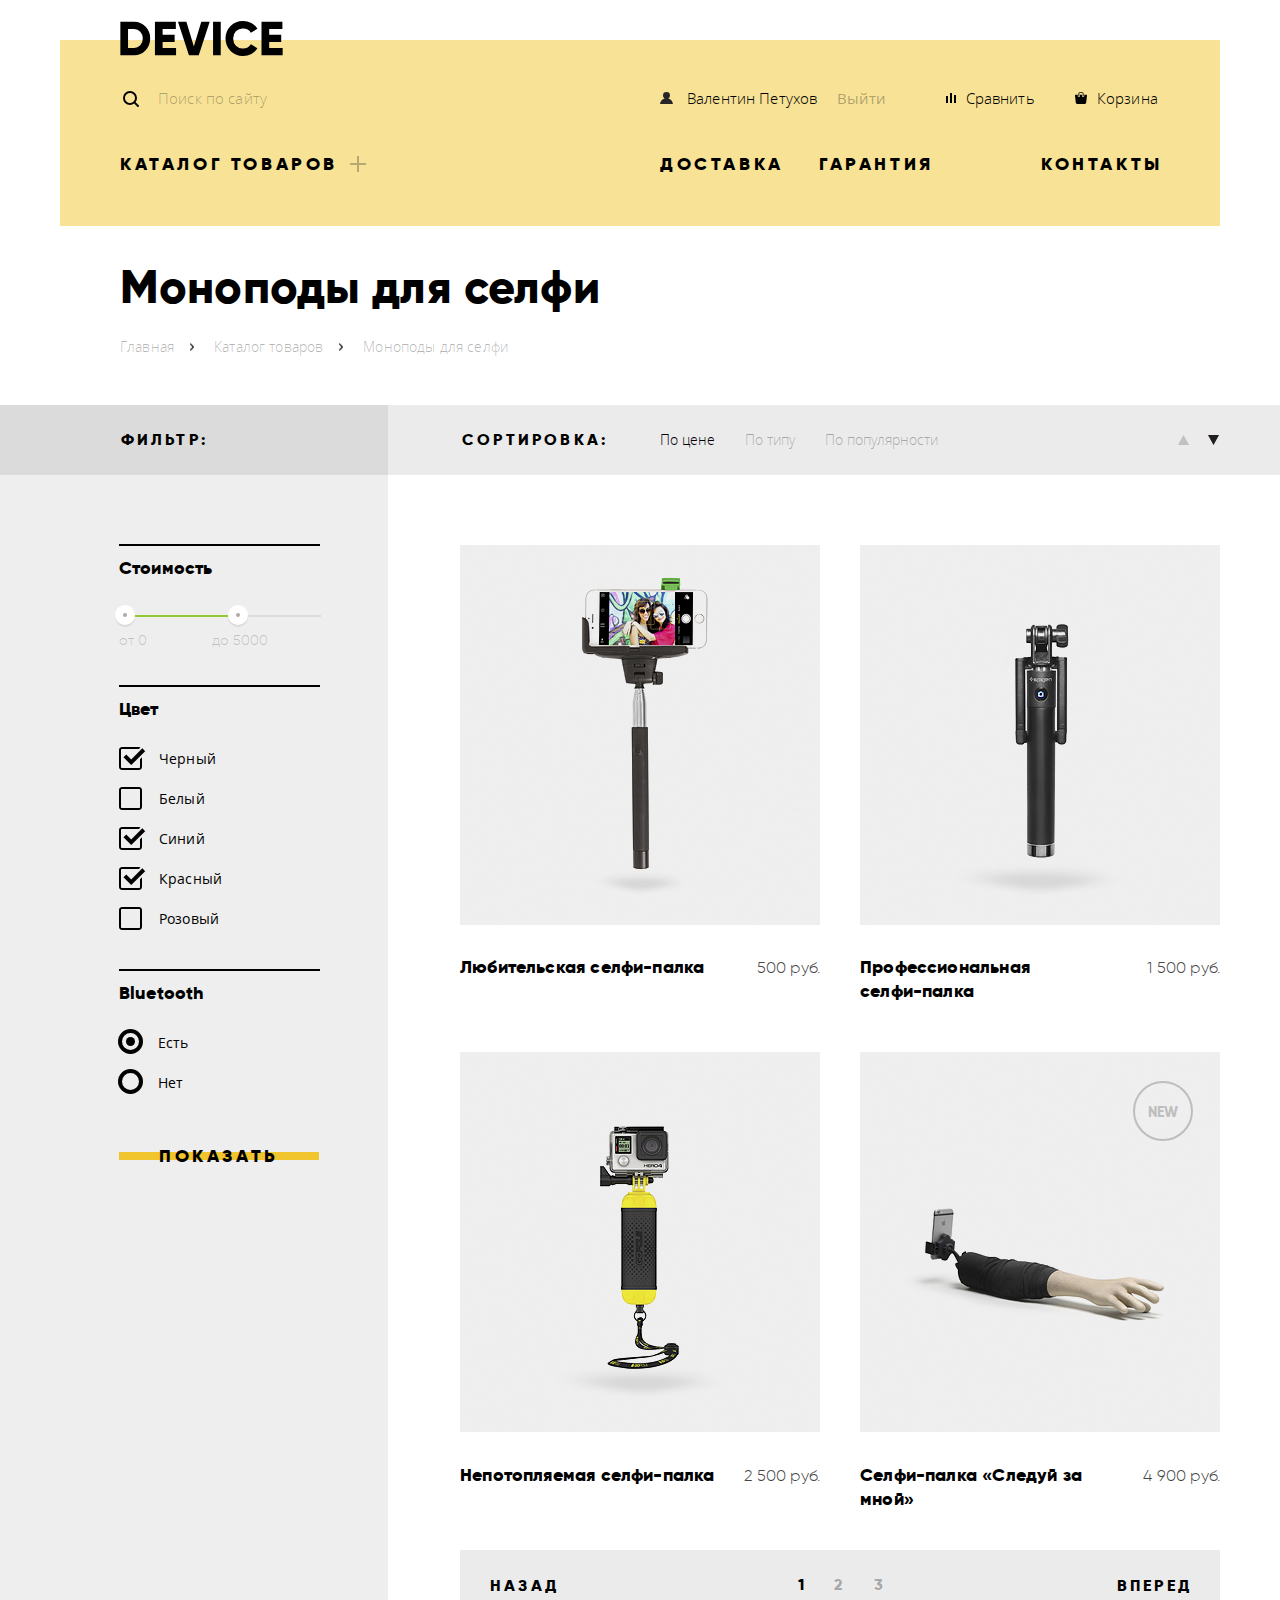
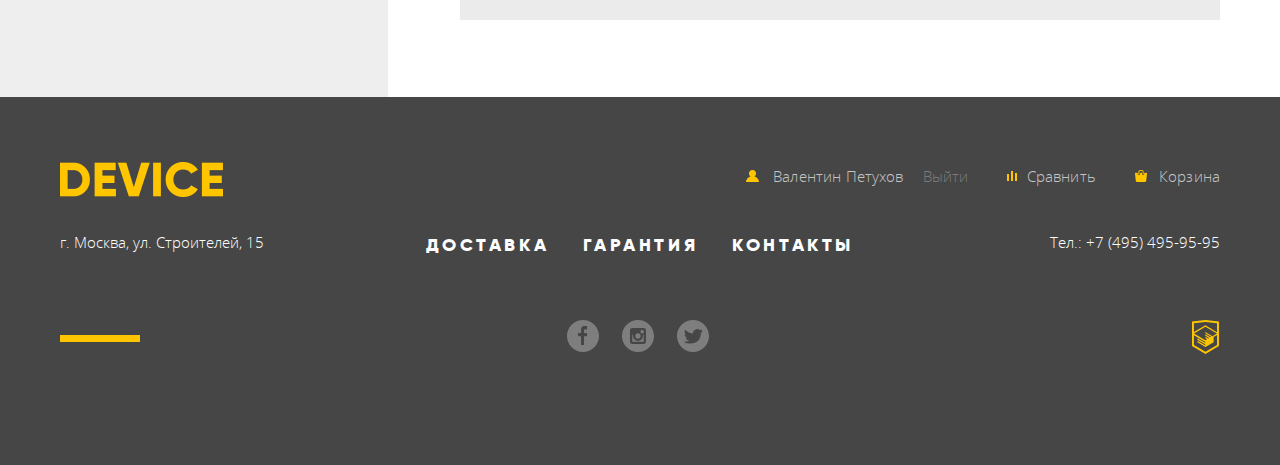
==== commit 71f2b6a0: "Revert "Добавляет изменения согласно замечаниям"" ====
--- a/catalog.html
+++ b/catalog.html
@@ -3,7 +3,7 @@
   <head>
     <meta charset="utf-8">
     <title>HTML Academy: Девайс</title>
-    <link rel="stylesheet" href="css/normalize.min.css">
+    <link rel="stylesheet" href="css/normalize.css">
     <link rel="stylesheet" href="css/style.min.css">
   </head>
   <body>
@@ -22,7 +22,7 @@
           </li>
           <li class="header-user-item link-user">
             <a class="header-user-item-user" href="#">Валентин Петухов</a>
-            <a class="header-user-item-link" href="#">Выйти</a>
+            <button class="header-user-item-button" type="submit">Выйти</button>
           </li>
           <li class="header-user-item link-compare">
             <a class="header-user-item-compare" href="#">Сравнить</a>
--- a/css/style.min.css
+++ b/css/style.min.css
@@ -1 +1 @@
-@-webkit-keyframes bounce{0%{-webkit-transform:translateY(-2000px) translate(-50%,-50%);transform:translateY(-2000px) translate(-50%,-50%)}70%{-webkit-transform:translateY(30px) translate(-50%,-50%);transform:translateY(30px) translate(-50%,-50%)}90%{-webkit-transform:translateY(-10px) translate(-50%,-50%);transform:translateY(-10px) translate(-50%,-50%)}to{-webkit-transform:translateY(0) translate(-50%,-50%);transform:translateY(0) translate(-50%,-50%)}}@keyframes bounce{0%{-webkit-transform:translateY(-2000px) translate(-50%,-50%);transform:translateY(-2000px) translate(-50%,-50%)}70%{-webkit-transform:translateY(30px) translate(-50%,-50%);transform:translateY(30px) translate(-50%,-50%)}90%{-webkit-transform:translateY(-10px) translate(-50%,-50%);transform:translateY(-10px) translate(-50%,-50%)}to{-webkit-transform:translateY(0) translate(-50%,-50%);transform:translateY(0) translate(-50%,-50%)}}@-webkit-keyframes shake{0%,to{-webkit-transform:translate(-50%,-50%) translateX(0);transform:translate(-50%,-50%) translateX(0)}10%,30%,50%,70%,90%{-webkit-transform:translate(-50%,-50%) translateX(-10px);transform:translate(-50%,-50%) translateX(-10px)}20%,40%,60%,80%{-webkit-transform:translate(-50%,-50%) translateX(10px);transform:translate(-50%,-50%) translateX(10px)}}@keyframes shake{0%,to{-webkit-transform:translate(-50%,-50%) translateX(0);transform:translate(-50%,-50%) translateX(0)}10%,30%,50%,70%,90%{-webkit-transform:translate(-50%,-50%) translateX(-10px);transform:translate(-50%,-50%) translateX(-10px)}20%,40%,60%,80%{-webkit-transform:translate(-50%,-50%) translateX(10px);transform:translate(-50%,-50%) translateX(10px)}}@font-face{font-family:"Gilroy";font-weight:800;font-style:normal;src:url(../fonts/gilroyextrabold.woff2) format("woff2"),url(../fonts/gilroyextrabold.woff) format("woff")}@font-face{font-family:"Gilroy";font-weight:300;font-style:normal;src:url(../fonts/gilroylight.woff2) format("woff2"),url(../fonts/gilroylight.woff) format("woff")}@font-face{font-family:"OpenSans";font-weight:400;font-style:normal;src:url(../fonts/opensans.woff2) format("woff2"),url(../fonts/opensans.woff) format("woff")}@font-face{font-family:"OpenSans";font-weight:300;font-style:normal;src:url(../fonts/opensanslight.woff2) format("woff2"),url(../fonts/opensanslight.woff) format("woff")}body{margin:0;padding:0;font-family:"OpenSans","Arial",sans-serif;font-weight:400;font-size:16px;letter-spacing:.15px;background-color:#fff}a{text-decoration:none;color:#000}img{max-width:100%;height:auto}.visually-hidden{position:absolute;width:1px;height:1px;margin:-1px;padding:0;border:0;clip:rect(0 0 0 0);overflow:hidden}.container{width:1160px;margin:0 auto}.btn,.header{position:relative;color:#000}.btn{display:inline-block;text-align:center;vertical-align:center;font-family:"Gilroy","Arial",sans-serif;font-weight:800;font-size:18px;line-height:24px;text-transform:uppercase;letter-spacing:3.6px;z-index:5}.btn::before{content:"";position:absolute;left:0;top:50%;transform:translateY(-50%);width:100%;height:8px;background-color:#f0c52e;z-index:-1}.btn:hover::before{top:10px;height:40px;transition:all .3s linear}.btn:active{color:rgba(0,0,0,.3)}.header{width:1040px;min-height:186px;margin-top:40px;padding:0 60px;background-color:#f7e296}.header-logo img{position:absolute;top:-19px;left:60px}.header-logo img:hover{opacity:.6}.header-logo img:active{opacity:.3}.header-user-list{display:flex;flex-wrap:wrap;margin:0;padding:0}.header-user-item{margin-top:33px;font-family:"OpenSans","Arial",sans-serif;font-size:15px;font-weight:300;line-height:2;letter-spacing:.15px;color:#000;list-style:none}.header-search{position:relative;display:flex;flex-wrap:wrap;align-items:flex-end;width:540px}.header-search-input{width:317px;height:50px;margin-left:38px;padding:0;text-align:left;font-size:15px;font-weight:300;line-height:30px;letter-spacing:.15px;border:0;color:#000;outline:0;background-color:transparent;cursor:pointer}.header-search-label{position:absolute;left:3px;top:18px;width:18px;height:18px;background-image:url(../img/search.svg);background-repeat:no-repeat;cursor:pointer}.header-search-input::placeholder{color:rgba(0,0,0,.3);font-size:15px;font-weight:300;line-height:30px;letter-spacing:.15px}.header-search-input::-moz-placeholder{padding-top:20px;color:rgba(0,0,0,.3);font-size:15px;font-weight:300;line-height:50px;letter-spacing:.15px}.header-search-input::-webkit-input-placeholder{color:rgba(0,0,0,.3);font-size:15px;font-weight:300;line-height:30px}.header-search-input:-ms-input-placeholder{color:rgba(0,0,0,.3);font-size:15px;font-weight:300;line-height:30px}.header-search-input:hover::placeholder{color:rgba(0,0,0,.6);font-size:15px;font-weight:300;line-height:30px}.header-search-input:hover::-webkit-input-placeholder{color:rgba(0,0,0,.6);font-size:15px;font-weight:300;line-height:30px}.header-search-input:hover::-moz-placeholder{padding-top:20px;color:rgba(0,0,0,.6);font-size:15px;font-weight:300;line-height:50px}.header-search-input:hover:-ms-input-placeholder{color:rgba(0,0,0,.6);font-size:15px;font-weight:300;line-height:30px}.header-search-input:focus{color:#000}.header-search-input:focus::placeholder{opacity:0}.header-search-input:focus::-webkit-input-placeholder,.message input:focus::-webkit-input-placeholder,.message textarea:focus::-webkit-input-placeholder{opacity:0}.header-search-input:focus:-ms-input-placeholder,.header-search-input:focus::-ms-input-placeholder,.message input:focus:-ms-input-placeholder,.message input:focus::-ms-input-placeholder,.message textarea:focus:-ms-input-placeholder,.message textarea:focus::-ms-input-placeholder{opacity:0}.header-search-label::before{content:"";position:absolute;top:30px;left:0;display:none;width:352px;height:2px;background-color:#000}.header-search-input:focus~.header-search-label::before{display:block}.header-search-btn{display:none;width:85px;min-height:49px;color:#000;background-color:transparent;font-size:15px;font-weight:300;line-height:2;letter-spacing:.15px;border:2px solid #000;cursor:pointer}.header-search-input:focus~.header-search-btn{display:block;color:#000;background-color:transparent}.header-search-input:focus~.header-search-btn:hover{display:block;color:#fff;background-color:#000}.header-search-input~.header-search-btn:active{display:block;color:rgba(255,255,255,.3);background-color:#000}.link-enter{margin-top:43px}.header-user-item-enter{position:relative;padding-left:27px;margin-right:217px}.header-user-item-enter::before{content:"";position:absolute;left:0;top:50%;transform:translateY(-50%);width:13px;height:12px;background-image:url(../img/enter.svg);background-repeat:no-repeat;cursor:pointer}.link-compare{margin-top:43px}.header-user-item-compare{position:relative;padding-left:20px;margin-right:40px}.header-user-item-compare::before{left:0;width:10px;height:10px;background-image:url(../img/compare.svg)}.link-cart{margin-top:43px}.header-user-item-cart{position:relative;padding-left:22px}.header-menu-catalog-link::after,.header-user-item-cart::before,.header-user-item-compare::before{content:"";position:absolute;top:50%;transform:translateY(-50%);background-repeat:no-repeat;cursor:pointer}.header-user-item-cart::before{left:0;width:12px;height:12px;background-image:url(../img/cart.svg)}.header-user-list a{color:#000}.header-user-list a:hover{color:rgba(0,0,0,.6)}.header-user-list a:active{color:rgba(0,0,0,.3)}.header-menu-list{display:flex;flex-wrap:wrap;margin:0;padding:0;font-family:"Gilroy","Arial",sans-serif;font-weight:800;font-size:18px;line-height:1.33;letter-spacing:3.6px;text-transform:uppercase;color:#000;list-style:none}.header-menu-catalog{width:540px}.header-menu-item{margin-top:30px}.header-menu-delivery{width:159px}.header-menu-warranty{width:222px}.header-menu-contacts{width:119px}.header-menu-list a:hover{color:rgba(0,0,0,.6)}.header-menu-list a:active{color:rgba(0,0,0,.3)}.header-menu-catalog-link{position:relative;padding:0 28px 0 0;margin:0 223px 0 0}.header-menu-catalog-link::after{right:0;width:16px;height:16px;background-image:url(../img/plus.svg);opacity:.3}.header-submenu{display:none}.header-submenu::before{content:"";position:absolute;left:60px;top:-35px;width:250px;height:40px}.header-menu-catalog-link:hover~.header-submenu,.header-submenu:hover{position:absolute;left:0;display:flex;width:1120px;min-height:136px;margin-top:30px;background-color:#f7e296;list-style:none;z-index:5}.header-submenu-list{display:flex;flex-direction:column;flex-wrap:wrap;width:200px;margin:0;padding:0;font-family:"OpenSans","Arial",sans-serif;font-size:15px;font-weight:300;letter-spacing:.15px;color:#000;text-transform:none;list-style:none}.first-column{width:240px;margin-left:20px}.header-submenu-item{padding-bottom:17px}.header-menu-item a:hover,.header-submenu-item a:hover{color:rgba(0,0,0,.6)}.header-menu-item a:active,.header-submenu-item a:active{color:rgba(0,0,0,.3)}.header-menu-catalog-link:hover::after{opacity:.3}.slider,.slider-list{position:relative;min-height:500px}.slider-list{min-height:505px;margin:0;padding:0;list-style:none}.slider-item{display:none}.slider-item::before{content:"";position:absolute;width:100%;min-height:113px;background-color:#f7e296;z-index:-5}.promo-slider-left,.promo-slider-right{width:560px}.promo-slider-left{display:flex;justify-content:center;align-items:center;margin-right:40px}.promo-slider-1 img{margin-top:2px;margin-left:4px}.promo-slider-2 img{margin-top:14px;margin-left:17px}.promo-slider-3 img{margin-top:-10px;margin-left:28px}.promo-slider-right{position:relative}.slider-item-number,.slider-item-promo{font-family:"Gilroy","Arial",sans-serif;font-weight:800}.slider-item-number{font-size:179px;line-height:179px;letter-spacing:1.79px;color:#fff}.promo-slider-1 .slider-item-number{position:absolute;top:-13px;left:330px}.promo-slider-2 .slider-item-number{position:absolute;top:-13px;left:305px}.promo-slider-3 .slider-item-number{position:absolute;top:-13px;left:302px}.slider-item-promo{position:relative;margin:2px 0 0;padding-top:80px;padding-bottom:0;font-size:47px;line-height:1.19;letter-spacing:.47px}.slider-item-promo::before{content:"";position:absolute;top:37px;left:0;width:100px;height:7px;background-color:#fff}.slider-item-desc{width:485px;margin-top:20px;margin-bottom:0;font-family:"OpenSans","Arial",sans-serif;font-weight:300;font-size:15px;line-height:30px;color:#464646}.promo-slider-1 p:nth-of-type(2){margin-top:0}.promo-slider-2 .slider-item-desc,.promo-slider-3 .slider-item-desc{width:460px}.promo-slider-2 h3{width:260px}.promo-slider-3 h3{width:505px}.promo-btn{width:220px;margin-top:50px}.slider-item-table{padding:0;margin:57px 0 0 -2px}.slider-item-table-value td{width:155px;padding-bottom:3px;text-align:left;font-family:"Gilroy","Arial",sans-serif;font-weight:300;font-size:36px;line-height:1.33;letter-spacing:.36px}.slider-item-table-value td:nth-child(2){width:135px}.promo-slider-2 td{width:170px}.slider-item-table-desc th{text-align:left;font-family:"OpenSans","Arial",sans-serif;font-weight:300;font-size:13px;line-height:1.54;letter-spacing:.13px;color:#464646}.header-slider-controls-list{position:absolute;right:77px;bottom:142px;display:flex;justify-content:space-between;width:90px;list-style:none}.header-slider-controls-list label{display:block;width:24px;height:24px;background-image:url(../img/slider-button.svg);background-repeat:no-repeat;transform:scale(.5);cursor:pointer}.product-1:checked~.slider-list .slide-1,.product-2:checked~.slider-list .slide-2,.product-3:checked~.slider-list .slide-3{display:flex;flex-wrap:wrap;justify-content:space-between}.product-1:checked~.header-slider-controls-list label[for=product-1],.product-2:checked~.header-slider-controls-list label[for=product-2],.product-3:checked~.header-slider-controls-list label[for=product-3]{background-image:url(../img/slider-button-active.svg)}.category-list{display:flex;flex-direction:row;flex-wrap:wrap;justify-content:space-between;padding:0;margin:89px 0 0;list-style:none}.category-item-pic{display:flex;flex-direction:column;flex-wrap:wrap;width:160px;font-family:"Gilroy","Arial",sans-serif;font-weight:800;font-size:18px;line-height:24px;letter-spacing:.15px}.category-img-box{display:flex;justify-content:center;align-items:center;width:160px;height:160px;background-color:rgba(240,197,46,.5);pointer-events:none}.category-item-pic:hover .category-img-box{background-color:#f0c52e}.category-item-pic:active img{opacity:.3;pointer-events:none}.category-item-pic:active .category-item-title{color:rgba(0,0,0,.3);pointer-events:none}.category-item-title:active{color:rgba(0,0,0,.3)}.category-item-title{position:relative;width:160px;padding-top:15px;font-size:18px;font-weight:800;line-height:1.33;letter-spacing:.18px}.category-monopod{width:125px}.category-img-reality{padding-bottom:2px}.category-img-monopod{padding-top:38px;padding-left:3px}.category-img-camera{padding-left:10px;padding-top:2px}.category-img-tracker{padding-left:3px;padding-top:4px}.category-img-watch{padding-left:7px;padding-top:2px}.category-img-quadcopter{padding-right:2px;padding-top:7px}.services{position:relative;min-height:390px;margin-top:62px}.services-slider-controls-label::before,.services::before{content:"";position:absolute;left:0;top:102px;width:100%;height:288px;background-color:#e5e5e5;z-index:-1}.services-wrap{display:flex}.services-slider-list{margin:0;padding:0;list-style:none}.services-slider-item{position:relative;width:460px;margin:0;padding:0}.services-slider-controls-list{position:relative;width:280px;margin:0;padding:80px 0 0;list-style:none}.service-item-title,.services-slider-controls-label{font-family:"Gilroy","Arial",sans-serif;font-weight:800;color:#000}.services-slider-controls-label{position:relative;display:block;width:160px;margin:0 0 22px;padding:10px 0;font-size:18px;line-height:1.33;letter-spacing:3.6px;text-align:center;text-transform:uppercase;cursor:pointer}.services-slider-controls-label:active{color:#f7e184}.services-slider-controls-label::before{top:50%;transform:translateY(-50%);width:160px;height:8px;background-color:#f0c52e}.services-slider-controls-label:hover::before{top:50%;height:40px;transition:all .3s linear}.services-slider-controls-label:active::before{content:"";position:absolute;top:50%;left:0;transform:translateY(-50%);z-index:-1;width:160px;height:40px;background-color:#000}.services-slider-controls-label::after{content:"";position:absolute;top:-78px;left:277px;z-index:-1;width:7px;height:190px;background-color:#000}.service-item-title{padding-top:29px;padding-left:122px;margin-bottom:31px;font-size:47px;line-height:1.02;letter-spacing:.47px;text-align:left}.service-item-desc{width:460px;padding-left:120px;font-family:"OpenSans","Arial",sans-serif;font-size:15px;font-weight:300;line-height:2;letter-spacing:.15px;text-align:left;color:#464646}.services-slider-credit p{width:435px}.services-slider-delivery::before{content:"";position:absolute;top:40px;left:678px;width:136px;height:164px;background-image:url(../img/delivery.svg);background-repeat:no-repeat}.services-slider-credit::before,.services-slider-warranty::before{content:"";position:absolute;top:17px;left:662px;width:171px;height:194px;background-image:url(../img/warranty.svg);background-repeat:no-repeat}.services-slider-credit::before{top:16px;left:655px;width:156px;height:186px;background-image:url(../img/credit.svg);z-index:5}.services-slider[id=services-control-1]:checked~.services-slider-controls-list label[for=services-control-1],.services-slider[id=services-control-2]:checked~.services-slider-controls-list label[for=services-control-2],.services-slider[id=services-control-3]:checked~.services-slider-controls-list label[for=services-control-3]{color:#f7e184}.services-slider[id=services-control-1]:checked~.services-slider-controls-list label[for=services-control-1]::before,.services-slider[id=services-control-2]:checked~.services-slider-controls-list label[for=services-control-2]::before,.services-slider[id=services-control-3]:checked~.services-slider-controls-list label[for=services-control-3]::before{top:50%;z-index:-1;width:280px;height:40px;margin:0;color:#f7e184;background-color:#000;display:block}.services-slider[id=services-control-1]:checked~.services-slider-list>.services-slider-credit,.services-slider[id=services-control-1]:checked~.services-slider-list>.services-slider-warranty,.services-slider[id=services-control-2]:checked~.services-slider-list>.services-slider-credit,.services-slider[id=services-control-2]:checked~.services-slider-list>.services-slider-delivery,.services-slider[id=services-control-3]:checked~.services-slider-list>.services-slider-delivery,.services-slider[id=services-control-3]:checked~.services-slider-list>.services-slider-warranty{display:none}.brands{margin-top:85px}.brands-list{display:flex;flex-direction:row;flex-wrap:wrap;justify-content:space-between;margin:0;padding:0;list-style:none}.brands-item{display:flex;flex-direction:column;justify-content:center;width:260px;height:120px}.brands-link{width:260px;height:100px;opacity:1}.brands-link-dji:hover{background-image:url(../img/dji-active.jpg)}.brands-link-dji:hover img,.brands-link-gopro:hover img,.brands-link-spgadgets:hover img,.brands-link-vive:hover img{opacity:0}.brands-link-spgadgets:hover{background-image:url(../img/spgadgets-active.jpg)}.brands-link-vive:hover{background-image:url(../img/vive-active.jpg)}.brands-link-gopro:hover{background-image:url(../img/gopro-active.jpg)}.about-contacts{display:flex;flex-direction:row;justify-content:space-between;min-height:657px}.about,.contacts{display:flex;flex-direction:column;align-items:flex-start;padding-bottom:90px}.about-title{position:relative;padding-top:95px;font-family:"Gilroy","Arial",sans-serif;font-weight:800;font-size:47px;line-height:48px;letter-spacing:.15px}.about-title::before{content:"";position:absolute;top:45px;left:0;width:80px;height:7px;background-color:#000}.about-info,.contacts-p{margin:0;padding:5px 0 0;font-weight:300;font-size:15px;line-height:30px;letter-spacing:normal;color:#464646}.about-info{width:460px}.about p{padding-bottom:25px}.about p:last-of-type{width:475px}.contacts-p{width:520px;padding-bottom:40px}.about-delivery-list{margin:0;padding:42px 0 61px;list-style:none}.about-delivery-item{position:relative;padding-left:35px;font-family:"Gilroy","Arial",sans-serif;font-weight:800;font-size:16px;line-height:40px;color:#000}.about-delivery-item::before,.footer-user-item-cart::before,.footer-user-item-compare::before,.footer-user-item-login::before{content:"";position:absolute;left:0;top:50%;transform:translateY(-50%);width:8px;height:8px;background-image:url(../img/list-sign.png);background-repeat:no-repeat}.contacts-map{cursor:pointer}.about-btn{width:260px}.contacts img{padding-bottom:76px}.footer,.footer-center{display:flex;flex-wrap:wrap}.footer{width:100%;background-color:#464646}.footer-center{flex-direction:column;padding-top:45px;min-height:323px}.footer-first-line{display:flex;flex-direction:row;flex-wrap:wrap;justify-content:space-between}.footer-logo img{padding-top:20px}.footer-logo img:hover{opacity:.6}.footer-logo img:active{opacity:.3}.footer-user-list{display:flex;flex-wrap:wrap;max-width:485px;list-style:none}.footer-user-item a{font-family:"OpenSans","Arial",sans-serif;font-size:15px;font-weight:300;line-height:2.4;letter-spacing:.15px;color:rgba(255,255,255,.7)}.footer-services-item a,.footer-user-item a:hover{color:#fff}.footer-user-item a:active{color:rgba(255,255,255,.3)}.footer-user-item-cart{position:relative;padding-left:24px}.footer-user-item-cart::before,.footer-user-item-compare::before,.footer-user-item-login::before{width:12px;height:12px;background-image:url(../img/cart-yellow.png);cursor:pointer}.footer-user-item-compare{position:relative;padding-left:20px;margin-right:39px}.footer-user-item-compare::before,.footer-user-item-login::before{width:10px;height:10px;background-image:url(../img/compare-yellow.png)}.footer-user-item-login{position:relative;padding-left:27px;margin-right:43px}.footer-user-item-login::before{width:13px;height:12px;background-image:url(../img/enter-yellow.png)}.footer-second-line{display:flex;flex-wrap:wrap;justify-content:space-between}.footer-address,.footer-phone{font-family:"OpenSans","Arial",sans-serif;font-size:15px;font-weight:300;line-height:2;letter-spacing:normal;color:#fff;position:relative;padding-top:2px}.footer-address::before{content:"";position:absolute;left:0;top:110px;width:80px;height:7px;background-color:#ffc600}.footer-phone{padding-top:17px}.footer-phone:active,.footer-phone:hover{color:#fff;opacity:1}.footer-services-list{display:flex;flex-wrap:wrap;width:440px;padding-top:6px;margin-left:-63px;font-family:"Gilroy","Arial",sans-serif;font-weight:800;font-size:18px;line-height:1.33;text-transform:uppercase;letter-spacing:3.6px;list-style:none}.footer-services-item{margin-right:34px;margin-bottom:10px}.footer-services-list .footer-services-item:last-child,.footer-socials-list .footer-socials-item:last-child{margin-right:0}.footer-services-item a:hover{color:rgba(255,255,255,.6)}.footer-services-item a:active{color:rgba(255,255,255,.3)}.footer-third-line{display:flex;flex-wrap:wrap;justify-content:flex-end}.footer-academy-logo{position:relative;min-width:28px;min-height:35px;margin-top:35px}.footer-academy-logo:hover img,.footer-socials-item-fb:hover::before,.footer-socials-item-insta:hover::before,.footer-socials-item-twitter:hover::before{opacity:.6}.footer-academy-logo:active img{opacity:.3}.footer-socials-list{display:flex;flex-wrap:wrap;width:142px;margin-top:5px;padding-top:30px;margin-right:483px;list-style:none}.footer-socials-item{position:relative;width:32px;height:32px;margin-bottom:15px;margin-right:23px}.footer-socials-item-fb::before,.footer-socials-item-insta::before,.footer-socials-item-twitter::before{content:"";position:absolute;left:0;top:50%;transform:translateY(-50%);width:32px;height:32px;background-image:url(../img/facebook.svg);opacity:.3}.footer-socials-item-insta::before,.footer-socials-item-twitter::before{background-image:url(../img/instagram.svg)}.footer-socials-item-twitter::before{background-image:url(../img/twitter.svg)}.footer-socials-item-fb:active::before,.footer-socials-item-insta:active::before,.footer-socials-item-twitter:active::before{opacity:.1}.popup{position:fixed;top:50%;left:50%;transform:translate(-50%,-50%);box-shadow:0 10px 20px rgba(4,6,6,.2);z-index:10}.message{display:none}.message-active,.message-error{-webkit-animation-duration:.6s;animation-duration:.6s}.message-active{display:block;width:760px;min-height:386px;padding:95px 100px 76px;background-color:#fff;-webkit-animation-name:bounce;animation-name:bounce}.message-error{-webkit-animation-name:shake;animation-name:shake}.popup-form,.popup-form-field{display:flex;flex-wrap:wrap}.popup-form-field{flex-direction:column;margin:0}.popup-form-field:first-child{margin-right:35px}.popup-form-label{margin:0;padding-bottom:6px;font-family:"Gilroy","Arial",sans-serif;font-size:18px;font-weight:800;line-height:1.33;letter-spacing:normal;color:#000}.popup-form-input{width:341px;height:50px;padding-left:19px;font-weight:400;font-size:14px;line-height:18px;font-family:"Open Sans","Arial",sans-serif;color:#464646;background-color:rgba(230,230,230,.5);border:0}.popup-form-input-message{padding-left:19px;padding-top:15px}.message textarea:hover,.popup-form-input:hover{background-color:rgba(230,230,230,.8)}.popup-form-input:focus{width:335px;height:44px;background-color:#fff;border:3px solid rgba(240,197,46,.5)}.message input:invalid{background-color:#edb5b5}.message input::-webkit-input-placeholder,.message textarea::-webkit-input-placeholder{color:rgba(70,70,70,.4)}.message input:-ms-input-placeholder,.message input::-ms-input-placeholder{color:rgba(70,70,70,.4)}.message input::placeholder{color:rgba(70,70,70,.4)}.popup-form-input::-moz-placeholder{color:rgba(70,70,70,.4)}.message input:focus::placeholder{opacity:0}.popup-form p:nth-child(3){padding-top:33px}.message textarea{width:741px;height:143px;font-size:14px;line-height:18px;color:#464646;background-color:rgba(230,230,230,.5);border:0}.message textarea:focus{width:735px;height:137px;background-color:#fff;border:3px solid rgba(240,197,46,.5)}.message textarea:-ms-input-placeholder,.message textarea::-ms-input-placeholder{color:rgba(70,70,70,.4)}.message textarea::placeholder{color:rgba(70,70,70,.4)}.message textarea:-moz-placeholder{padding-top:18px;color:rgba(70,70,70,.4)}.message textarea:focus::placeholder{padding-top:15px;opacity:0}.message textarea:focus::-moz-placeholder{padding-top:15px;opacity:0}.message-btn{width:200px;margin-top:45px;background:0 0;border:0;cursor:pointer}.about-btn-close,.map-btn-close{position:absolute;top:22px;right:22px;width:55px;height:55px;background-color:#f0c52e;border:0;border-radius:50%;opacity:.5;cursor:pointer}.about-btn-close::after,.about-btn-close::before,.map-btn-close::after,.map-btn-close::before{content:"";position:absolute;top:50%;left:50%;width:2px;height:30px;background-color:#fff;transform:translate(-50%,-50%) rotate(45deg)}.about-btn-close::after,.map-btn-close::after{transform:translate(-50%,-50%) rotate(135deg)}.about-btn-close:hover,.map-btn-close:hover{opacity:1}.about-btn-close:active,.map-btn-close:active{opacity:.3}.map{display:none}.map-active{display:block;width:960px;height:560px;-webkit-animation-name:bounce;animation-name:bounce;-webkit-animation-duration:.6s;animation-duration:.6s}.link-user{margin-top:43px;font-family:"OpenSans","Arial",sans-serif;font-size:15px;font-weight:300;letter-spacing:.15px;color:#000}.header-user-item-user{position:relative;width:131px;padding:0 0 0 27px;margin:0 15px 0 0}.breadcrumbs-item::after,.header-user-item-user::before{content:"";position:absolute;top:50%;transform:translateY(-50%)}.header-user-item-user::before{left:0;width:13px;height:12px;background-image:url(../img/enter.svg);background-repeat:no-repeat;cursor:pointer}.header-user-item-link{padding:0;margin:0 65px 0 0;width:44px;color:rgba(0,0,0,.3);cursor:pointer}.catalog-headline{display:flex;flex-wrap:wrap;flex-direction:column}.headline{margin:37px 0 24px 60px;font-family:"Gilroy","Arial",sans-serif;font-weight:800;font-size:47px;line-height:48px;letter-spacing:.15px}.breadcrumbs-list{display:flex;flex-direction:row;padding:0;margin:0 0 46px 60px}.breadcrumbs-item{position:relative;padding-right:20px;margin-right:20px;list-style:none}.breadcrumbs-item::after{right:0;width:4px;height:7px;background-image:url(../img/arrow.png)}.breadcrumbs-item:last-child::after{display:none}.breadcrumbs-item a{font-weight:300;font-size:14px;line-height:24px;color:rgba(0,0,0,.3);cursor:pointer}.breadcrumbs-item:last-child a:active,.breadcrumbs-item:last-child a:hover{color:rgba(0,0,0,.3)}.breadcrumbs-item a:hover{color:rgba(0,0,0,.6)}.breadcrumbs-item a:active{color:rgba(0,0,0,.1)}.catalog-main-wrapper{display:flex;width:100%;margin:0;padding:0}.filter-flex{display:flex;flex-direction:column;align-items:flex-end;width:calc(((100% - 1160px)/2) + 328px);background-color:#eee}.filter-header{width:100%;margin:0;padding-right:180px;padding-top:23px;padding-bottom:23px;text-align:right;font-family:"Gilroy","Arial",sans-serif;font-size:16px;font-weight:800;line-height:1.5;letter-spacing:3.2px;text-transform:uppercase;color:#000;background-color:#dbdbdb}.filter-form{margin-top:81px;margin-right:67px}.filter-form-fieldset{width:202px;margin:0;padding:0;border:0}.filter-item-price{margin-bottom:5px}.filter-item-bluetooth{margin-top:42px}.filter-form,.filter-range{display:flex;flex-direction:column}.filter-range{padding-bottom:40px}.filter-range-controls{position:relative;display:flex;flex-direction:column}.filter-range-scale{height:2px;background-color:#dbdbdb}.filter-range-bar{width:60%;height:2px;background-color:#91c92f}.filter-range-toggle{position:absolute;width:4px;height:4px;background-color:#ababab;border:8px solid #fff;border-radius:50%;box-shadow:0 2px 1px #dadada;cursor:pointer}.filter-range-toggle:active{width:4px;height:4px;border:9px solid #fff}.filter-range-toggle-min{top:-10px;left:-4px}.filter-range-toggle-max{top:-10px;left:109px}.filter-range-input,.filter-range-label{font-weight:300;font-size:14px;line-height:24px;font-family:"Gilroy","Arial",sans-serif;color:rgba(0,0,0,.2);letter-spacing:0}.filter-range-input{width:70px;height:25px;margin:0;padding:0;background:0 0;border:0}.filter-range-price{padding-top:10px}.filter-form-fieldset legend{position:relative;margin:0;padding-bottom:18px;font-weight:800;font-size:18px;line-height:24px;font-family:"Gilroy","Arial",sans-serif;color:#000}.filter-form-fieldset legend::before{content:"";position:absolute;left:0;top:-12px;width:201px;height:2px;background-color:#000}.filter-form-fieldset:first-child legend{padding-bottom:35px}.filter-form-checkbox-list{margin:0;list-style:none}.filter-form-label{position:relative;font-size:14px;line-height:40px;color:#000;letter-spacing:.14px;cursor:pointer}.filter-form-checkbox:checked:disabled+.filter-form-label,.filter-form-checkbox:disabled+.filter-form-label,.filter-form-radio:checked:disabled+.filter-form-radio-label,.filter-form-radio:disabled+.filter-form-radio-label{color:#a6a6a6}.filter-form-checkbox:checked:disabled+.filter-form-label::after,.filter-form-checkbox:checked:disabled+.filter-form-label::before,.filter-form-checkbox:disabled+.filter-form-label::before{opacity:.25}.filter-form-label::after,.filter-form-label::before{content:"";position:absolute;bottom:-2px;left:-40px;width:23px;height:23px;background-image:url(../img/checkbox.svg)}.filter-form-label::after{display:none;width:27px;background-image:url(../img/checkbox-active.svg)}.filter-form-checkbox:checked+.filter-form-label::before{display:none}.filter-form-checkbox:checked+.filter-form-label::after,.filter-form-radio:checked+.filter-form-radio-label::after{display:block}.filter-form-label:hover::after,.filter-form-label:hover::before,.filter-form-radio-label:hover::after,.filter-form-radio-label:hover::before{opacity:.6}.filter-form-radio-list{margin:0;padding:0 0 40px;list-style:none}.filter-form-radio-item{padding-left:39px}.filter-form-radio-label{position:relative;font-size:14px;line-height:40px;color:#000;letter-spacing:.14px;cursor:pointer}.filter-form-radio-label::before{content:"";position:absolute;bottom:-2px;left:-40px;box-sizing:border-box;width:25px;height:25px;border:4px solid #000;border-radius:12.5px}.filter-form-radio-label::after{content:"";position:absolute;top:4px;left:-32px;display:none;width:9px;height:9px;background-color:#000;border-radius:4.5px}.filter-form-radio:checked:disabled+.filter-form-radio-label::before,.filter-form-radio:disabled+.filter-form-radio-label::before{opacity:.25}.filter-form-radio-label:active::before{opacity:1}.filter-btn{width:200px;background:0 0;border:0;cursor:pointer;z-index:1}.catalog-flex{display:flex;flex-direction:column;align-items:flex-start;width:calc(((100% - 1160px)/2) + 832px)}.sort-header{display:flex;flex-wrap:wrap;width:100%;min-height:70px;background-color:#ebebeb}.sort-sign{width:198px;padding-left:74px;margin-top:23px;font-family:"Gilroy","Arial",sans-serif;font-size:16px;font-weight:800;line-height:1.5;letter-spacing:3.2px;text-transform:uppercase;color:#000}.sort-type-list{display:flex;flex-wrap:wrap;width:500px;margin:0;padding:0;list-style:none}.sort-type-item{padding-top:25px;margin-right:30px}.sort-type-link,.sort-type-link--active{font-family:"OpenSans","Arial",sans-serif;font-size:14px;font-weight:300;letter-spacing:normal;line-height:1.29;cursor:pointer}.sort-type-link{color:rgba(0,0,0,.3)}.sort-type-link--active{color:#000}.sort-type-link--active:hover,.sort-type-link:hover{color:rgba(0,0,0,.6)}.sort-type-link:active{color:#000}.sort-direction-list{display:flex;padding:30px 0 0;margin:0 0 0 18px;list-style:none}.sort-direction-item{position:relative;width:11px;height:10px}.sort-direction-item:not(:last-child){padding-right:19px}.sort-direction-link--active::before,.sort-direction-link::before{content:"";position:absolute;left:0;top:50%;transform:translateY(-50%);width:11px;height:10px;background-image:url(../img/icon-up.png);background-repeat:no-repeat;opacity:.2}.sort-direction-link--active:hover::before,.sort-direction-link:hover::before{opacity:.4}.sort-direction-link--active:active::before,.sort-direction-link:active::before{opacity:1}.sort-direction-link::before{background-image:url(../img/icon-down.png);opacity:1}.catalog-list,.catalog-wrapper{display:flex;flex-wrap:wrap;justify-content:space-between}.catalog-wrapper{width:800px;padding-left:32px}.catalog-list{margin:70px 0 0;list-style:none}.catalog-item{width:360px;margin-right:20px}.catalog-item:nth-child(2n){margin-right:0}.catalog-item-desc{position:relative;cursor:pointer}.catalog-item-desc img{width:360px}.catalog-item-info{display:flex;flex-wrap:wrap;justify-content:space-between;margin-bottom:30px}.catalog-item-desc-title{width:260px;padding-top:10px;font-family:"Gilroy","Arial",sans-serif;font-size:18px;font-weight:800;line-height:1.33;letter-spacing:.18px;text-align:left;color:#000}.catalog-title-short{width:150px}.catalog-item-desc-price{padding-top:28px;font-family:"Gilroy","Arial",sans-serif;font-size:16px;font-weight:300;line-height:1.5;letter-spacing:.16px;color:#464646}.catalog-item-hover{display:none}.catalog-item-desc:hover .catalog-item-hover{position:absolute;top:0;left:0;display:flex;flex-direction:column;justify-content:center;align-items:center;width:360px;height:380px;margin:0;padding:0;list-style:none;text-align:center;background-color:rgba(238,238,238,.7)}.catalog-btn{width:200px;margin-top:50px;margin-bottom:33px}.catalog-item-add{font-size:13px;font-weight:300;line-height:2.77px;letter-spacing:.13px;color:#000;opacity:.5}.catalog-item-add:hover{opacity:1}.catalog-item-add:active{opacity:.2}.catalog-item-new{position:absolute;top:29px;right:27px;box-sizing:border-box;width:60px;height:60px;font-weight:800;font-size:14px;line-height:60px;font-family:"Gilroy","Arial",sans-serif;text-align:center;color:#000;text-transform:uppercase;border:2px solid #000;border-radius:50%;opacity:.2}.pagination-list{display:flex;justify-content:space-between;align-items:center;width:760px;min-height:70px;padding:0;margin:-10px 0 77px 72px;list-style:none;background-color:rgba(0,0,0,.08)}.pagination-list-control-prev{display:block;width:66px;padding:24px 30px 22px;margin-right:185px}.pagination-control-next{display:block;width:77px;padding:24px 28px 22px 32px;margin-left:170px;text-align:right}.pagination-list-control{font-weight:800;font-size:16px;line-height:24px;font-family:"Gilroy","Arial",sans-serif;color:#000;text-transform:uppercase;letter-spacing:3.2px;cursor:pointer}.pagination-item{color:rgba(0,0,0,.3)}.pagination-item-active{color:#000}.pagination-control-next:hover,.pagination-list-control-prev:hover{background-color:#d9d9d9}.pagination-control-next:active,.pagination-list-control-prev:active{color:rgba(0,0,0,.3)}.pagination-item-active:hover,.pagination-item:hover{color:rgba(0,0,0,.6)}.pagination-item-active:active,.pagination-item:active{color:#000}.footer-user-item-user{position:relative;padding:0 0 0 27px;margin:0 15px 0 0}.footer-user-item-user::before{content:"";position:absolute;left:0;top:50%;transform:translateY(-50%);width:13px;height:12px;background-image:url(../img/enter-yellow.png);background-repeat:no-repeat;cursor:pointer}.footer-link-user{margin-right:40px}.footer-user-item-button{border:0;background-color:transparent;margin:0;padding:0;width:44px;font-size:15px;font-weight:300;line-height:2;letter-spacing:.15px;cursor:pointer}.footer-user-item-button:hover{color:#fff}.footer-user-item-button,.footer-user-item-button:active{color:rgba(255,255,255,.3)}.footer-user-item-cart:hover::before,.footer-user-item-compare:hover::before,.footer-user-item-login:hover::before,.footer-user-item-user:hover::before{opacity:.6}.footer-user-item-cart:active::before,.footer-user-item-compare:active::before,.footer-user-item-login:active::before,.footer-user-item-user:active::before{opacity:.3}
+@-webkit-keyframes bounce{0%{-webkit-transform:translateY(-2000px) translate(-50%,-50%);transform:translateY(-2000px) translate(-50%,-50%)}70%{-webkit-transform:translateY(30px) translate(-50%,-50%);transform:translateY(30px) translate(-50%,-50%)}90%{-webkit-transform:translateY(-10px) translate(-50%,-50%);transform:translateY(-10px) translate(-50%,-50%)}to{-webkit-transform:translateY(0) translate(-50%,-50%);transform:translateY(0) translate(-50%,-50%)}}@keyframes bounce{0%{-webkit-transform:translateY(-2000px) translate(-50%,-50%);transform:translateY(-2000px) translate(-50%,-50%)}70%{-webkit-transform:translateY(30px) translate(-50%,-50%);transform:translateY(30px) translate(-50%,-50%)}90%{-webkit-transform:translateY(-10px) translate(-50%,-50%);transform:translateY(-10px) translate(-50%,-50%)}to{-webkit-transform:translateY(0) translate(-50%,-50%);transform:translateY(0) translate(-50%,-50%)}}@-webkit-keyframes shake{0%,to{-webkit-transform:translate(-50%,-50%) translateX(0);transform:translate(-50%,-50%) translateX(0)}10%,30%,50%,70%,90%{-webkit-transform:translate(-50%,-50%) translateX(-10px);transform:translate(-50%,-50%) translateX(-10px)}20%,40%,60%,80%{-webkit-transform:translate(-50%,-50%) translateX(10px);transform:translate(-50%,-50%) translateX(10px)}}@keyframes shake{0%,to{-webkit-transform:translate(-50%,-50%) translateX(0);transform:translate(-50%,-50%) translateX(0)}10%,30%,50%,70%,90%{-webkit-transform:translate(-50%,-50%) translateX(-10px);transform:translate(-50%,-50%) translateX(-10px)}20%,40%,60%,80%{-webkit-transform:translate(-50%,-50%) translateX(10px);transform:translate(-50%,-50%) translateX(10px)}}@font-face{font-family:"Gilroy";font-weight:800;font-style:normal;src:url(../fonts/gilroyextrabold.woff2) format("woff2"),url(../fonts/gilroyextrabold.woff) format("woff")}@font-face{font-family:"Gilroy";font-weight:300;font-style:normal;src:url(../fonts/gilroylight.woff2) format("woff2"),url(../fonts/gilroylight.woff) format("woff")}@font-face{font-family:"OpenSans";font-weight:400;font-style:normal;src:url(../fonts/opensans.woff2) format("woff2"),url(../fonts/opensans.woff) format("woff")}@font-face{font-family:"OpenSans";font-weight:300;font-style:normal;src:url(../fonts/opensanslight.woff2) format("woff2"),url(../fonts/opensanslight.woff) format("woff")}body{margin:0;padding:0;font-family:"OpenSans","Arial",sans-serif;font-weight:400;font-size:16px;letter-spacing:.15px;background-color:#fff}a{text-decoration:none;color:#000}img{max-width:100%;height:auto}.visually-hidden{position:absolute;width:1px;height:1px;margin:-1px;padding:0;border:0;clip:rect(0 0 0 0);overflow:hidden}.container{width:1160px;margin:0 auto}.btn,.header{position:relative;color:#000}.btn{display:inline-block;text-align:center;vertical-align:center;font-family:"Gilroy","Arial",sans-serif;font-weight:800;font-size:18px;line-height:24px;text-transform:uppercase;letter-spacing:3.6px;z-index:5}.btn::before{content:"";position:absolute;left:0;top:50%;transform:translateY(-50%);width:100%;height:8px;background-color:#f0c52e;z-index:-1}.btn:hover::before{top:10px;height:40px;transition:all .3s linear}.btn:active{color:rgba(0,0,0,.3)}.header{width:1040px;min-height:186px;margin-top:40px;padding:0 60px;background-color:#f7e296}.header-logo img{position:absolute;top:-19px;left:60px}.header-logo img:hover{opacity:.6}.header-logo img:active{opacity:.3}.header-user-list{display:flex;flex-wrap:wrap;margin:0;padding:0}.header-user-item{margin-top:33px;font-family:"OpenSans","Arial",sans-serif;font-size:15px;font-weight:300;line-height:2;letter-spacing:.15px;color:#000;list-style:none}.header-search{position:relative;display:flex;flex-wrap:wrap;align-items:flex-end;width:540px}.header-search-input{width:317px;height:50px;margin-left:38px;padding:0;text-align:left;font-size:15px;font-weight:300;line-height:30px;letter-spacing:.15px;border:0;color:#000;outline:0;background-color:transparent;cursor:pointer}.header-search-label{position:absolute;left:3px;top:18px;width:18px;height:18px;background-image:url(../img/search.svg);background-repeat:no-repeat;cursor:pointer}.header-search-input::placeholder{color:rgba(0,0,0,.3);font-size:15px;font-weight:300;line-height:30px;letter-spacing:.15px}.header-search-input::-moz-placeholder{padding-top:20px;color:rgba(0,0,0,.3);font-size:15px;font-weight:300;line-height:50px;letter-spacing:.15px}.header-search-input::-webkit-input-placeholder{color:rgba(0,0,0,.3);font-size:15px;font-weight:300;line-height:30px}.header-search-input:-ms-input-placeholder{color:rgba(0,0,0,.3);font-size:15px;font-weight:300;line-height:30px}.header-search-input:hover::placeholder{color:rgba(0,0,0,.6);font-size:15px;font-weight:300;line-height:30px}.header-search-input:hover::-webkit-input-placeholder{color:rgba(0,0,0,.6);font-size:15px;font-weight:300;line-height:30px}.header-search-input:hover::-moz-placeholder{padding-top:20px;color:rgba(0,0,0,.6);font-size:15px;font-weight:300;line-height:50px}.header-search-input:hover:-ms-input-placeholder{color:rgba(0,0,0,.6);font-size:15px;font-weight:300;line-height:30px}.header-search-input:focus{color:#000}.header-search-input:focus::placeholder{opacity:0}.header-search-input:focus::-webkit-input-placeholder,.message input:focus::-webkit-input-placeholder,.message textarea:focus::-webkit-input-placeholder{opacity:0}.header-search-input:focus:-ms-input-placeholder,.header-search-input:focus::-ms-input-placeholder,.message input:focus:-ms-input-placeholder,.message input:focus::-ms-input-placeholder,.message textarea:focus:-ms-input-placeholder,.message textarea:focus::-ms-input-placeholder{opacity:0}.header-search-label::before{content:"";position:absolute;top:30px;left:0;display:none;width:352px;height:2px;background-color:#000}.header-search-input:focus~.header-search-label::before{display:block}.header-search-btn{display:none;width:85px;min-height:49px;color:#000;background-color:transparent;font-size:15px;font-weight:300;line-height:2;letter-spacing:.15px;border:2px solid #000;cursor:pointer}.header-search-input:focus~.header-search-btn{display:block;color:#000;background-color:transparent}.header-search-input:focus~.header-search-btn:hover{display:block;color:#fff;background-color:#000}.header-search-input~.header-search-btn:active{display:block;color:rgba(255,255,255,.3);background-color:#000}.link-enter{margin-top:43px}.header-user-item-enter{position:relative;padding-left:27px;margin-right:217px}.header-user-item-enter::before{content:"";position:absolute;left:0;top:50%;transform:translateY(-50%);width:13px;height:12px;background-image:url(../img/enter.svg);background-repeat:no-repeat;cursor:pointer}.link-compare{margin-top:43px}.header-user-item-compare{position:relative;padding-left:20px;margin-right:40px}.header-user-item-compare::before{left:0;width:10px;height:10px;background-image:url(../img/compare.svg)}.link-cart{margin-top:43px}.header-user-item-cart{position:relative;padding-left:22px}.header-menu-catalog-link::after,.header-user-item-cart::before,.header-user-item-compare::before{content:"";position:absolute;top:50%;transform:translateY(-50%);background-repeat:no-repeat;cursor:pointer}.header-user-item-cart::before{left:0;width:12px;height:12px;background-image:url(../img/cart.svg)}.header-user-list a{color:#000}.header-user-list a:hover{color:rgba(0,0,0,.6)}.header-user-list a:active{color:rgba(0,0,0,.3)}.header-menu-list{display:flex;flex-wrap:wrap;margin:0;padding:0;font-family:"Gilroy","Arial",sans-serif;font-weight:800;font-size:18px;line-height:1.33;letter-spacing:3.6px;text-transform:uppercase;color:#000;list-style:none}.header-menu-catalog{width:540px}.header-menu-item{margin-top:30px}.header-menu-delivery{width:159px}.header-menu-warranty{width:222px}.header-menu-contacts{width:119px}.header-menu-list a:hover{color:rgba(0,0,0,.6)}.header-menu-list a:active{color:rgba(0,0,0,.3)}.header-menu-catalog-link{position:relative;padding:0 28px 0 0;margin:0 223px 0 0}.header-menu-catalog-link::after{right:0;width:16px;height:16px;background-image:url(../img/plus.svg);opacity:.3}.header-submenu{display:none}.header-submenu::before{content:"";position:absolute;left:60px;top:-35px;width:250px;height:40px}.header-menu-catalog-link:hover~.header-submenu,.header-submenu:hover{position:absolute;left:0;display:flex;width:1120px;min-height:136px;margin-top:30px;background-color:#f7e296;list-style:none;z-index:5}.header-submenu-list{display:flex;flex-direction:column;flex-wrap:wrap;width:200px;margin:0;padding:0;font-family:"OpenSans","Arial",sans-serif;font-size:15px;font-weight:300;letter-spacing:.15px;color:#000;text-transform:none;list-style:none}.first-column{width:240px;margin-left:20px}.header-submenu-item{padding-bottom:17px}.header-menu-item a:hover,.header-submenu-item a:hover{color:rgba(0,0,0,.6)}.header-menu-item a:active,.header-submenu-item a:active{color:rgba(0,0,0,.3)}.header-menu-catalog-link:hover::after{opacity:.3}.slider,.slider-list{position:relative;min-height:500px}.slider-list{min-height:505px;margin:0;padding:0;list-style:none}.slider-item{display:none}.slider-item::before{content:"";position:absolute;width:100%;min-height:113px;background-color:#f7e296;z-index:-5}.promo-slider-left,.promo-slider-right{width:560px}.promo-slider-left{display:flex;justify-content:center;align-items:center;margin-right:40px}.promo-slider-1 img{margin-top:2px;margin-left:4px}.promo-slider-2 img{margin-top:14px;margin-left:17px}.promo-slider-3 img{margin-top:-10px;margin-left:28px}.promo-slider-right{position:relative}.slider-item-number,.slider-item-promo{font-family:"Gilroy","Arial",sans-serif;font-weight:800}.slider-item-number{font-size:179px;line-height:179px;letter-spacing:1.79px;color:#fff}.promo-slider-1 .slider-item-number{position:absolute;top:-13px;left:330px}.promo-slider-2 .slider-item-number{position:absolute;top:-13px;left:305px}.promo-slider-3 .slider-item-number{position:absolute;top:-13px;left:302px}.slider-item-promo{position:relative;margin:2px 0 0;padding-top:80px;padding-bottom:0;font-size:47px;line-height:1.19;letter-spacing:.47px}.slider-item-promo::before{content:"";position:absolute;top:37px;left:0;width:100px;height:7px;background-color:#fff}.slider-item-desc{width:485px;margin-top:20px;font-family:"OpenSans","Arial",sans-serif;font-weight:300;font-size:15px;line-height:30px;color:#464646}.promo-slider-2 .slider-item-desc,.promo-slider-3 .slider-item-desc{width:460px}.promo-btn{width:220px;margin-top:35px}.slider-item-table{padding:0;margin:57px 0 0 -2px}.slider-item-table-value td{width:155px;padding-bottom:3px;text-align:left;font-family:"Gilroy","Arial",sans-serif;font-weight:300;font-size:36px;line-height:1.33;letter-spacing:.36px}.slider-item-table-value td:nth-child(2){width:135px}.promo-slider-2 td{width:170px}.slider-item-table-desc th{text-align:left;font-family:"OpenSans","Arial",sans-serif;font-weight:300;font-size:13px;line-height:1.54;letter-spacing:.13px;color:#464646}.header-slider-controls-list{position:absolute;right:77px;bottom:142px;display:flex;justify-content:space-between;width:90px;list-style:none}.header-slider-controls-list label{display:block;width:24px;height:24px;background-image:url(../img/slider-button.svg);background-repeat:no-repeat;transform:scale(.5);cursor:pointer}.product-1:checked~.slider-list .slide-1,.product-2:checked~.slider-list .slide-2,.product-3:checked~.slider-list .slide-3{display:flex;flex-wrap:wrap;justify-content:space-between}.product-1:checked~.header-slider-controls-list label[for=product-1],.product-2:checked~.header-slider-controls-list label[for=product-2],.product-3:checked~.header-slider-controls-list label[for=product-3]{background-image:url(../img/slider-button-active.svg)}.category-list{display:flex;flex-direction:row;flex-wrap:wrap;justify-content:space-between;padding:0;margin:89px 0 0;list-style:none}.category-item-pic{display:flex;flex-direction:column;flex-wrap:wrap;width:160px;font-family:"Gilroy","Arial",sans-serif;font-weight:800;font-size:18px;line-height:24px;letter-spacing:.15px}.category-img-box{display:flex;justify-content:center;align-items:center;width:160px;height:160px;background-color:rgba(240,197,46,.5);pointer-events:none}.category-item-pic:hover .category-img-box{background-color:#f0c52e}.category-item-pic:active img{opacity:.3;pointer-events:none}.category-item-pic:active .category-item-title{color:rgba(0,0,0,.3);pointer-events:none}.category-item-title:active{color:rgba(0,0,0,.3)}.category-item-title{position:relative;width:160px;padding-top:15px;font-size:18px;font-weight:800;line-height:1.33;letter-spacing:.18px}.category-img-reality{padding-bottom:2px}.category-img-monopod{padding-top:38px;padding-left:3px}.category-img-camera{padding-left:10px;padding-top:2px}.category-img-tracker{padding-left:3px;padding-top:4px}.category-img-watch{padding-left:7px;padding-top:2px}.category-img-quadcopter{padding-right:2px;padding-top:7px}.services{position:relative;min-height:390px;margin-top:62px}.services-slider-controls-label::before,.services::before{content:"";position:absolute;left:0;top:102px;width:100%;height:288px;background-color:#e5e5e5;z-index:-1}.services-wrap{display:flex}.services-slider-list{margin:0;padding:0;list-style:none}.services-slider-item{position:relative;width:460px;margin:0;padding:0}.services-slider-controls-list{position:relative;width:280px;margin:0;padding:80px 0 0;list-style:none}.service-item-title,.services-slider-controls-label{font-family:"Gilroy","Arial",sans-serif;font-weight:800;color:#000}.services-slider-controls-label{position:relative;display:block;width:160px;margin:0 0 22px;padding:10px 0;font-size:18px;line-height:1.33;letter-spacing:3.6px;text-align:center;text-transform:uppercase;cursor:pointer}.services-slider-controls-label:active{color:#f7e184}.services-slider-controls-label::before{top:50%;transform:translateY(-50%);width:160px;height:8px;background-color:#f0c52e}.services-slider-controls-label:hover::before{top:50%;height:40px;transition:all .3s linear}.services-slider-controls-label:active::before{content:"";position:absolute;top:50%;left:0;transform:translateY(-50%);z-index:-1;width:160px;height:40px;background-color:#000}.services-slider-controls-label::after{content:"";position:absolute;top:-78px;left:277px;z-index:-1;width:7px;height:190px;background-color:#000}.service-item-title{padding-top:29px;padding-left:122px;margin-bottom:31px;font-size:47px;line-height:1.02;letter-spacing:.47px;text-align:left}.service-item-desc{width:460px;padding-left:120px;font-family:"OpenSans","Arial",sans-serif;font-size:15px;font-weight:300;line-height:2;letter-spacing:.15px;text-align:left;color:#464646}.services-slider-credit p{width:435px}.services-slider-delivery::before{content:"";position:absolute;top:40px;left:678px;width:136px;height:164px;background-image:url(../img/delivery.svg);background-repeat:no-repeat}.services-slider-credit::before,.services-slider-warranty::before{content:"";position:absolute;top:17px;left:662px;width:171px;height:194px;background-image:url(../img/warranty.svg);background-repeat:no-repeat}.services-slider-credit::before{top:16px;left:655px;width:156px;height:186px;background-image:url(../img/credit.svg);z-index:5}.services-slider[id=services-control-1]:checked~.services-slider-controls-list label[for=services-control-1],.services-slider[id=services-control-2]:checked~.services-slider-controls-list label[for=services-control-2],.services-slider[id=services-control-3]:checked~.services-slider-controls-list label[for=services-control-3]{color:#f7e184}.services-slider[id=services-control-1]:checked~.services-slider-controls-list label[for=services-control-1]::before,.services-slider[id=services-control-2]:checked~.services-slider-controls-list label[for=services-control-2]::before,.services-slider[id=services-control-3]:checked~.services-slider-controls-list label[for=services-control-3]::before{top:50%;z-index:-1;width:280px;height:40px;margin:0;color:#f7e184;background-color:#000;display:block}.services-slider[id=services-control-1]:checked~.services-slider-list>.services-slider-credit,.services-slider[id=services-control-1]:checked~.services-slider-list>.services-slider-warranty,.services-slider[id=services-control-2]:checked~.services-slider-list>.services-slider-credit,.services-slider[id=services-control-2]:checked~.services-slider-list>.services-slider-delivery,.services-slider[id=services-control-3]:checked~.services-slider-list>.services-slider-delivery,.services-slider[id=services-control-3]:checked~.services-slider-list>.services-slider-warranty{display:none}.brands{margin-top:85px}.brands-list{display:flex;flex-direction:row;flex-wrap:wrap;justify-content:space-between;margin:0;padding:0;list-style:none}.brands-item{display:flex;flex-direction:column;justify-content:center;width:260px;height:120px}.brands-link{width:260px;height:100px;opacity:1}.brands-link-dji{background-image:url(../img/dji.jpg);transition:all .3s linear}.brands-link-dji:hover,.brands-link-spgadgets{background-image:url(../img/dji-active.jpg);transition:all .3s linear}.brands-link-spgadgets{background-image:url(../img/spgadgets.jpg)}.brands-link-spgadgets:hover{background-image:url(../img/spgadgets-active.jpg);transition:all .3s linear}.brands-link-gopro,.brands-link-gopro:hover{background-image:url(../img/gopro.jpg);transition:all .3s linear}.brands-link-gopro:hover{background-image:url(../img/gopro-active.jpg)}.brands-link-vive,.brands-link-vive:hover{background-image:url(../img/vive.jpg);transition:all .3s linear}.brands-link-vive:hover{background-image:url(../img/vive-active.jpg)}.about-contacts{display:flex;flex-direction:row;justify-content:space-between;min-height:657px}.about,.contacts{display:flex;flex-direction:column;align-items:flex-start;padding-bottom:90px}.about-title{position:relative;padding-top:95px;font-family:"Gilroy","Arial",sans-serif;font-weight:800;font-size:47px;line-height:48px;letter-spacing:.15px}.about-title::before{content:"";position:absolute;top:45px;left:0;width:80px;height:7px;background-color:#000}.about-info,.contacts-p{margin:0;padding:5px 0 0;font-weight:300;font-size:15px;line-height:30px;letter-spacing:normal;color:#464646}.about-info{width:460px}.about p{padding-bottom:25px}.about p:last-of-type{width:475px}.contacts-p{width:520px;padding-bottom:40px}.about-delivery-list{margin:0;padding:42px 0 61px;list-style:none}.about-delivery-item{position:relative;padding-left:35px;font-family:"Gilroy","Arial",sans-serif;font-weight:800;font-size:16px;line-height:40px;color:#000}.about-delivery-item::before,.footer-user-item-cart::before,.footer-user-item-compare::before,.footer-user-item-login::before{content:"";position:absolute;left:0;top:50%;transform:translateY(-50%);width:8px;height:8px;background-image:url(../img/list-sign.png);background-repeat:no-repeat}.contacts-map{cursor:pointer}.about-btn{width:260px}.contacts img{padding-bottom:76px}.footer,.footer-center{display:flex;flex-wrap:wrap}.footer{width:100%;background-color:#464646}.footer-center{flex-direction:column;padding-top:45px;min-height:323px}.footer-first-line{display:flex;flex-direction:row;flex-wrap:wrap;justify-content:space-between}.footer-logo img{padding-top:20px}.footer-academy-logo:hover::before,.footer-logo img:hover{opacity:.6}.footer-academy-logo:active::before,.footer-logo img:active{opacity:.3}.footer-user-list{display:flex;flex-wrap:wrap;max-width:485px;list-style:none}.footer-user-item a{font-family:"OpenSans","Arial",sans-serif;font-size:15px;font-weight:300;line-height:2.4;letter-spacing:.15px;color:rgba(255,255,255,.7)}.footer-services-item a,.footer-user-item a:hover{color:#fff}.footer-user-item a:active{color:rgba(255,255,255,.3)}.footer-user-item-cart{position:relative;padding-left:24px}.footer-user-item-cart::before,.footer-user-item-compare::before,.footer-user-item-login::before{width:12px;height:12px;background-image:url(../img/cart-yellow.png);cursor:pointer}.footer-user-item-compare{position:relative;padding-left:20px;margin-right:39px}.footer-user-item-compare::before,.footer-user-item-login::before{width:10px;height:10px;background-image:url(../img/compare-yellow.png)}.footer-user-item-login{position:relative;padding-left:27px;margin-right:43px}.footer-user-item-login::before{width:13px;height:12px;background-image:url(../img/enter-yellow.png)}.footer-second-line{display:flex;flex-wrap:wrap;justify-content:space-between}.footer-address,.footer-phone{font-family:"OpenSans","Arial",sans-serif;font-size:15px;font-weight:300;line-height:2;letter-spacing:normal;color:#fff;position:relative;padding-top:2px}.footer-address::before{content:"";position:absolute;left:0;top:110px;width:80px;height:7px;background-color:#ffc600}.footer-phone{padding-top:17px}.footer-phone:active,.footer-phone:hover{color:#fff;opacity:1}.footer-services-list{display:flex;flex-wrap:wrap;width:440px;padding-top:6px;margin-left:-63px;font-family:"Gilroy","Arial",sans-serif;font-weight:800;font-size:18px;line-height:1.33;text-transform:uppercase;letter-spacing:3.6px;list-style:none}.footer-services-item{margin-right:34px;margin-bottom:10px}.footer-services-list .footer-services-item:last-child,.footer-socials-list .footer-socials-item:last-child{margin-right:0}.footer-services-item a:hover{color:rgba(255,255,255,.6)}.footer-services-item a:active{color:rgba(255,255,255,.3)}.footer-third-line{display:flex;flex-wrap:wrap;justify-content:flex-end}.footer-academy-logo{position:relative;min-width:28px;min-height:35px;margin-top:35px}.footer-academy-logo::before{content:"";position:absolute;left:0;top:0;min-width:28px;min-height:35px;background-image:url(../img/logo-html.svg);background-repeat:no-repeat}.footer-socials-list{display:flex;flex-wrap:wrap;width:142px;margin-top:5px;padding-top:30px;margin-right:483px;list-style:none}.footer-socials-item{position:relative;width:32px;height:32px;margin-bottom:15px;margin-right:23px}.footer-socials-item-fb::before,.footer-socials-item-insta::before,.footer-socials-item-twitter::before{content:"";position:absolute;left:0;top:50%;transform:translateY(-50%);width:32px;height:32px;background-image:url(../img/facebook.svg);opacity:.3}.footer-socials-item-insta::before,.footer-socials-item-twitter::before{background-image:url(../img/instagram.svg)}.footer-socials-item-twitter::before{background-image:url(../img/twitter.svg)}.footer-socials-item-fb:hover::before,.footer-socials-item-insta:hover::before,.footer-socials-item-twitter:hover::before{opacity:.6}.footer-socials-item-fb:active::before,.footer-socials-item-insta:active::before,.footer-socials-item-twitter:active::before{opacity:.1}.popup{position:fixed;top:50%;left:50%;transform:translate(-50%,-50%);box-shadow:0 10px 20px rgba(4,6,6,.2);z-index:10}.message{display:none}.message-active,.message-error{-webkit-animation-duration:.6s;animation-duration:.6s}.message-active{display:block;width:760px;min-height:386px;padding:95px 100px 76px;background-color:#fff;-webkit-animation-name:bounce;animation-name:bounce}.message-error{-webkit-animation-name:shake;animation-name:shake}.popup-form,.popup-form-field{display:flex;flex-wrap:wrap}.popup-form-field{flex-direction:column;margin:0}.popup-form-field:first-child{margin-right:35px}.popup-form-label{margin:0;padding-bottom:6px;font-family:"Gilroy","Arial",sans-serif;font-size:18px;font-weight:800;line-height:1.33;letter-spacing:normal;color:#000}.popup-form-input{width:341px;height:50px;padding-left:19px;font-weight:400;font-size:14px;line-height:18px;font-family:"Open Sans","Arial",sans-serif;color:#464646;background-color:rgba(230,230,230,.5);border:0}.popup-form-input-message{padding-left:19px;padding-top:15px}.message textarea:hover,.popup-form-input:hover{background-color:rgba(230,230,230,.8)}.popup-form-input:focus{width:335px;height:44px;background-color:#fff;border:3px solid rgba(240,197,46,.5)}.message input:invalid{background-color:#edb5b5}.message input::-webkit-input-placeholder,.message textarea::-webkit-input-placeholder{color:rgba(70,70,70,.4)}.message input:-ms-input-placeholder,.message input::-ms-input-placeholder{color:rgba(70,70,70,.4)}.message input::placeholder{color:rgba(70,70,70,.4)}.popup-form-input::-moz-placeholder{color:rgba(70,70,70,.4)}.message input:focus::placeholder{opacity:0}.popup-form p:nth-child(3){padding-top:33px}.message textarea{width:741px;height:156px;font-size:14px;line-height:18px;color:#464646;background-color:rgba(230,230,230,.5);border:0}.message textarea:focus{width:735px;height:150px;background-color:#fff;border:3px solid rgba(240,197,46,.5)}.message textarea:-ms-input-placeholder,.message textarea::-ms-input-placeholder{color:rgba(70,70,70,.4)}.message textarea::placeholder{color:rgba(70,70,70,.4)}.message textarea:-moz-placeholder{padding-top:18px;color:rgba(70,70,70,.4)}.message textarea:focus::placeholder{padding-top:15px;opacity:0}.message textarea:focus::-moz-placeholder{padding-top:15px;opacity:0}.message-btn{width:200px;margin-top:45px;background:0 0;border:0;cursor:pointer}.about-btn-close,.map-btn-close{position:absolute;top:22px;right:22px;width:55px;height:55px;background-color:#f0c52e;border:0;border-radius:50%;opacity:.5;cursor:pointer}.about-btn-close::after,.about-btn-close::before,.map-btn-close::after,.map-btn-close::before{content:"";position:absolute;top:50%;left:50%;width:2px;height:30px;background-color:#fff;transform:translate(-50%,-50%) rotate(45deg)}.about-btn-close::after,.map-btn-close::after{transform:translate(-50%,-50%) rotate(135deg)}.about-btn-close:hover,.map-btn-close:hover{opacity:1}.about-btn-close:active,.map-btn-close:active{opacity:.3}.map{display:none}.map-active{display:block;width:960px;height:560px;-webkit-animation-name:bounce;animation-name:bounce;-webkit-animation-duration:.6s;animation-duration:.6s}.link-user{margin-top:43px;font-family:"OpenSans","Arial",sans-serif;font-size:15px;font-weight:300;letter-spacing:.15px;color:#000}.header-user-item-user{position:relative;padding:0 0 0 27px;margin:0 15px 0 0}.breadcrumbs-item::after,.header-user-item-user::before{content:"";position:absolute;top:50%;transform:translateY(-50%)}.header-user-item-user::before{left:0;width:13px;height:12px;background-image:url(../img/enter.svg);background-repeat:no-repeat;cursor:pointer}.header-user-item-button{border:0;background-color:transparent;padding:0;margin:0 65px 0 0;width:44px;color:rgba(0,0,0,.3);cursor:pointer}.catalog-headline{display:flex;flex-wrap:wrap;flex-direction:column}.headline{margin:37px 0 24px 60px;font-family:"Gilroy","Arial",sans-serif;font-weight:800;font-size:47px;line-height:48px;letter-spacing:.15px}.breadcrumbs-list{display:flex;flex-direction:row;padding:0;margin:0 0 46px 60px}.breadcrumbs-item{position:relative;padding-right:20px;margin-right:20px;list-style:none}.breadcrumbs-item::after{right:0;width:4px;height:7px;background-image:url(../img/arrow.png)}.breadcrumbs-item:last-child::after{display:none}.breadcrumbs-item a{font-weight:300;font-size:14px;line-height:24px;color:rgba(0,0,0,.3);cursor:pointer}.breadcrumbs-item:last-child a:active,.breadcrumbs-item:last-child a:hover{color:rgba(0,0,0,.3)}.breadcrumbs-item a:hover{color:rgba(0,0,0,.6)}.breadcrumbs-item a:active{color:rgba(0,0,0,.1)}.catalog-main-wrapper{display:flex;width:100%;margin:0;padding:0}.filter-flex{display:flex;flex-direction:column;align-items:flex-end;width:calc(((100% - 1160px)/2) + 328px);background-color:#eee}.filter-header{width:100%;margin:0;padding-right:180px;padding-top:23px;padding-bottom:23px;text-align:right;font-family:"Gilroy","Arial",sans-serif;font-size:16px;font-weight:800;line-height:1.5;letter-spacing:3.2px;text-transform:uppercase;color:#000;background-color:#dbdbdb}.filter-form{margin-top:81px;margin-right:67px}.filter-form-fieldset{width:202px;margin:0;padding:0;border:0}.filter-item-price{margin-bottom:5px}.filter-item-bluetooth{margin-top:42px}.filter-form,.filter-range{display:flex;flex-direction:column}.filter-range{padding-bottom:40px}.filter-range-controls{position:relative;display:flex;flex-direction:column}.filter-range-scale{height:2px;background-color:#dbdbdb}.filter-range-bar{width:60%;height:2px;background-color:#91c92f}.filter-range-toggle{position:absolute;width:4px;height:4px;background-color:#ababab;border:8px solid #fff;border-radius:50%;box-shadow:0 2px 1px #dadada;cursor:pointer}.filter-range-toggle:active{width:4px;height:4px;border:9px solid #fff}.filter-range-toggle-min{top:-10px;left:-4px}.filter-range-toggle-max{top:-10px;left:109px}.filter-range-input,.filter-range-label{font-weight:300;font-size:14px;line-height:24px;font-family:"Gilroy","Arial",sans-serif;color:rgba(0,0,0,.2);letter-spacing:0}.filter-range-input{width:70px;height:25px;margin:0;padding:0;background:0 0;border:0}.filter-range-price{padding-top:10px}.filter-form-fieldset legend{position:relative;margin:0;padding-bottom:18px;font-weight:800;font-size:18px;line-height:24px;font-family:"Gilroy","Arial",sans-serif;color:#000}.filter-form-fieldset legend::before{content:"";position:absolute;left:0;top:-12px;width:201px;height:2px;background-color:#000}.filter-form-fieldset:first-child legend{padding-bottom:35px}.filter-form-checkbox-list{margin:0;list-style:none}.filter-form-label{position:relative;font-size:14px;line-height:40px;color:#000;letter-spacing:.14px;cursor:pointer}.filter-form-checkbox:checked:disabled+.filter-form-label,.filter-form-checkbox:disabled+.filter-form-label,.filter-form-radio:checked:disabled+.filter-form-radio-label,.filter-form-radio:disabled+.filter-form-radio-label{color:#a6a6a6}.filter-form-checkbox:checked:disabled+.filter-form-label::after,.filter-form-checkbox:checked:disabled+.filter-form-label::before,.filter-form-checkbox:disabled+.filter-form-label::before{opacity:.25}.filter-form-label::after,.filter-form-label::before{content:"";position:absolute;bottom:-2px;left:-40px;width:23px;height:23px;background-image:url(../img/checkbox.svg)}.filter-form-label::after{display:none;width:27px;background-image:url(../img/checkbox-active.svg)}.filter-form-checkbox:checked+.filter-form-label::before{display:none}.filter-form-checkbox:checked+.filter-form-label::after,.filter-form-radio:checked+.filter-form-radio-label::after{display:block}.filter-form-label:hover::after,.filter-form-label:hover::before,.filter-form-radio-label:hover::after,.filter-form-radio-label:hover::before{opacity:.6}.filter-form-radio-list{margin:0;padding:0 0 40px;list-style:none}.filter-form-radio-item{padding-left:39px}.filter-form-radio-label{position:relative;font-size:14px;line-height:40px;color:#000;letter-spacing:.14px;cursor:pointer}.filter-form-radio-label::before{content:"";position:absolute;bottom:-2px;left:-40px;box-sizing:border-box;width:25px;height:25px;border:4px solid #000;border-radius:12.5px}.filter-form-radio-label::after{content:"";position:absolute;top:4px;left:-32px;display:none;width:9px;height:9px;background-color:#000;border-radius:4.5px}.filter-form-radio:checked:disabled+.filter-form-radio-label::before,.filter-form-radio:disabled+.filter-form-radio-label::before{opacity:.25}.filter-form-radio-label:active::before{opacity:1}.filter-btn{width:200px;background:0 0;border:0;cursor:pointer;z-index:1}.catalog-flex{display:flex;flex-direction:column;align-items:flex-start;width:calc(((100% - 1160px)/2) + 832px)}.sort-header{display:flex;flex-wrap:wrap;width:100%;min-height:70px;background-color:#ebebeb}.sort-sign{width:198px;padding-left:74px;margin-top:23px;font-family:"Gilroy","Arial",sans-serif;font-size:16px;font-weight:800;line-height:1.5;letter-spacing:3.2px;text-transform:uppercase;color:#000}.sort-type-list{display:flex;flex-wrap:wrap;width:500px;margin:0;padding:0;list-style:none}.sort-type-item{padding-top:25px;margin-right:30px}.sort-type-link,.sort-type-link--active{font-family:"OpenSans","Arial",sans-serif;font-size:14px;font-weight:300;letter-spacing:normal;line-height:1.29;cursor:pointer}.sort-type-link{color:rgba(0,0,0,.3)}.sort-type-link--active{color:#000}.sort-type-link--active:hover,.sort-type-link:hover{color:rgba(0,0,0,.6)}.sort-type-link:active{color:#000}.sort-direction-list{display:flex;padding:30px 0 0;margin:0 0 0 18px;list-style:none}.sort-direction-item{position:relative;width:11px;height:10px}.sort-direction-item:not(:last-child){padding-right:19px}.sort-direction-link--active::before,.sort-direction-link::before{content:"";position:absolute;left:0;top:50%;transform:translateY(-50%);width:11px;height:10px;background-image:url(../img/icon-up.png);background-repeat:no-repeat;opacity:.2}.sort-direction-link--active:hover::before,.sort-direction-link:hover::before{opacity:.4}.sort-direction-link--active:active::before,.sort-direction-link:active::before{opacity:1}.sort-direction-link::before{background-image:url(../img/icon-down.png);opacity:1}.catalog-list,.catalog-wrapper{display:flex;flex-wrap:wrap;justify-content:space-between}.catalog-wrapper{width:800px;padding-left:32px}.catalog-list{margin:70px 0 0;list-style:none}.catalog-item{width:360px;margin-right:20px}.catalog-item:nth-child(2n){margin-right:0}.catalog-item-desc{position:relative;cursor:pointer}.catalog-item-desc img{width:360px}.catalog-item-info{display:flex;flex-wrap:wrap;justify-content:space-between;margin-bottom:30px}.catalog-item-desc-title{width:260px;padding-top:10px;font-family:"Gilroy","Arial",sans-serif;font-size:18px;font-weight:800;line-height:1.33;letter-spacing:.18px;text-align:left;color:#000}.catalog-title-short{width:150px}.catalog-item-desc-price{padding-top:28px;font-family:"Gilroy","Arial",sans-serif;font-size:16px;font-weight:300;line-height:1.5;letter-spacing:.16px;color:#464646}.catalog-item-hover{display:none}.catalog-item-desc:hover .catalog-item-hover{position:absolute;top:0;left:0;display:flex;flex-direction:column;justify-content:center;align-items:center;width:360px;height:380px;margin:0;padding:0;list-style:none;text-align:center;background-color:rgba(238,238,238,.7)}.catalog-btn{width:200px;margin-top:50px;margin-bottom:33px}.catalog-item-add{font-size:13px;font-weight:300;line-height:2.77px;letter-spacing:.13px;color:#000;opacity:.5}.catalog-item-add:hover{opacity:1}.catalog-item-add:active{opacity:.2}.catalog-item-new{position:absolute;top:29px;right:27px;box-sizing:border-box;width:60px;height:60px;font-weight:800;font-size:14px;line-height:60px;font-family:"Gilroy","Arial",sans-serif;text-align:center;color:#000;text-transform:uppercase;border:2px solid #000;border-radius:50%;opacity:.2}.pagination-list{display:flex;justify-content:space-between;align-items:center;width:760px;min-height:70px;padding:0;margin:-10px 0 77px 72px;list-style:none;background-color:rgba(0,0,0,.08)}.pagination-list-control-prev{display:block;width:66px;padding:24px 30px 22px;margin-right:185px}.pagination-control-next{display:block;width:77px;padding:24px 28px 22px 32px;margin-left:170px;text-align:right}.pagination-list-control{font-weight:800;font-size:16px;line-height:24px;font-family:"Gilroy","Arial",sans-serif;color:#000;text-transform:uppercase;letter-spacing:3.2px;cursor:pointer}.pagination-item{color:rgba(0,0,0,.3)}.pagination-item-active{color:#000}.pagination-control-next:hover,.pagination-list-control-prev:hover{background-color:#d9d9d9}.pagination-control-next:active,.pagination-list-control-prev:active{color:rgba(0,0,0,.3)}.pagination-item-active:hover,.pagination-item:hover{color:rgba(0,0,0,.6)}.pagination-item-active:active,.pagination-item:active{color:#000}.footer-user-item-user{position:relative;padding:0 0 0 27px;margin:0 15px 0 0}.footer-user-item-user::before{content:"";position:absolute;left:0;top:50%;transform:translateY(-50%);width:13px;height:12px;background-image:url(../img/enter-yellow.png);background-repeat:no-repeat;cursor:pointer}.footer-link-user{margin-right:40px}.footer-user-item-button{border:0;background-color:transparent;margin:0;padding:0;width:44px;font-size:15px;font-weight:300;line-height:2;letter-spacing:.15px;cursor:pointer}.footer-user-item-button:hover{color:#fff}.footer-user-item-button,.footer-user-item-button:active{color:rgba(255,255,255,.3)}.footer-user-item-cart:hover::before,.footer-user-item-compare:hover::before,.footer-user-item-login:hover::before,.footer-user-item-user:hover::before{opacity:.6}.footer-user-item-cart:active::before,.footer-user-item-compare:active::before,.footer-user-item-login:active::before,.footer-user-item-user:active::before{opacity:.3}
